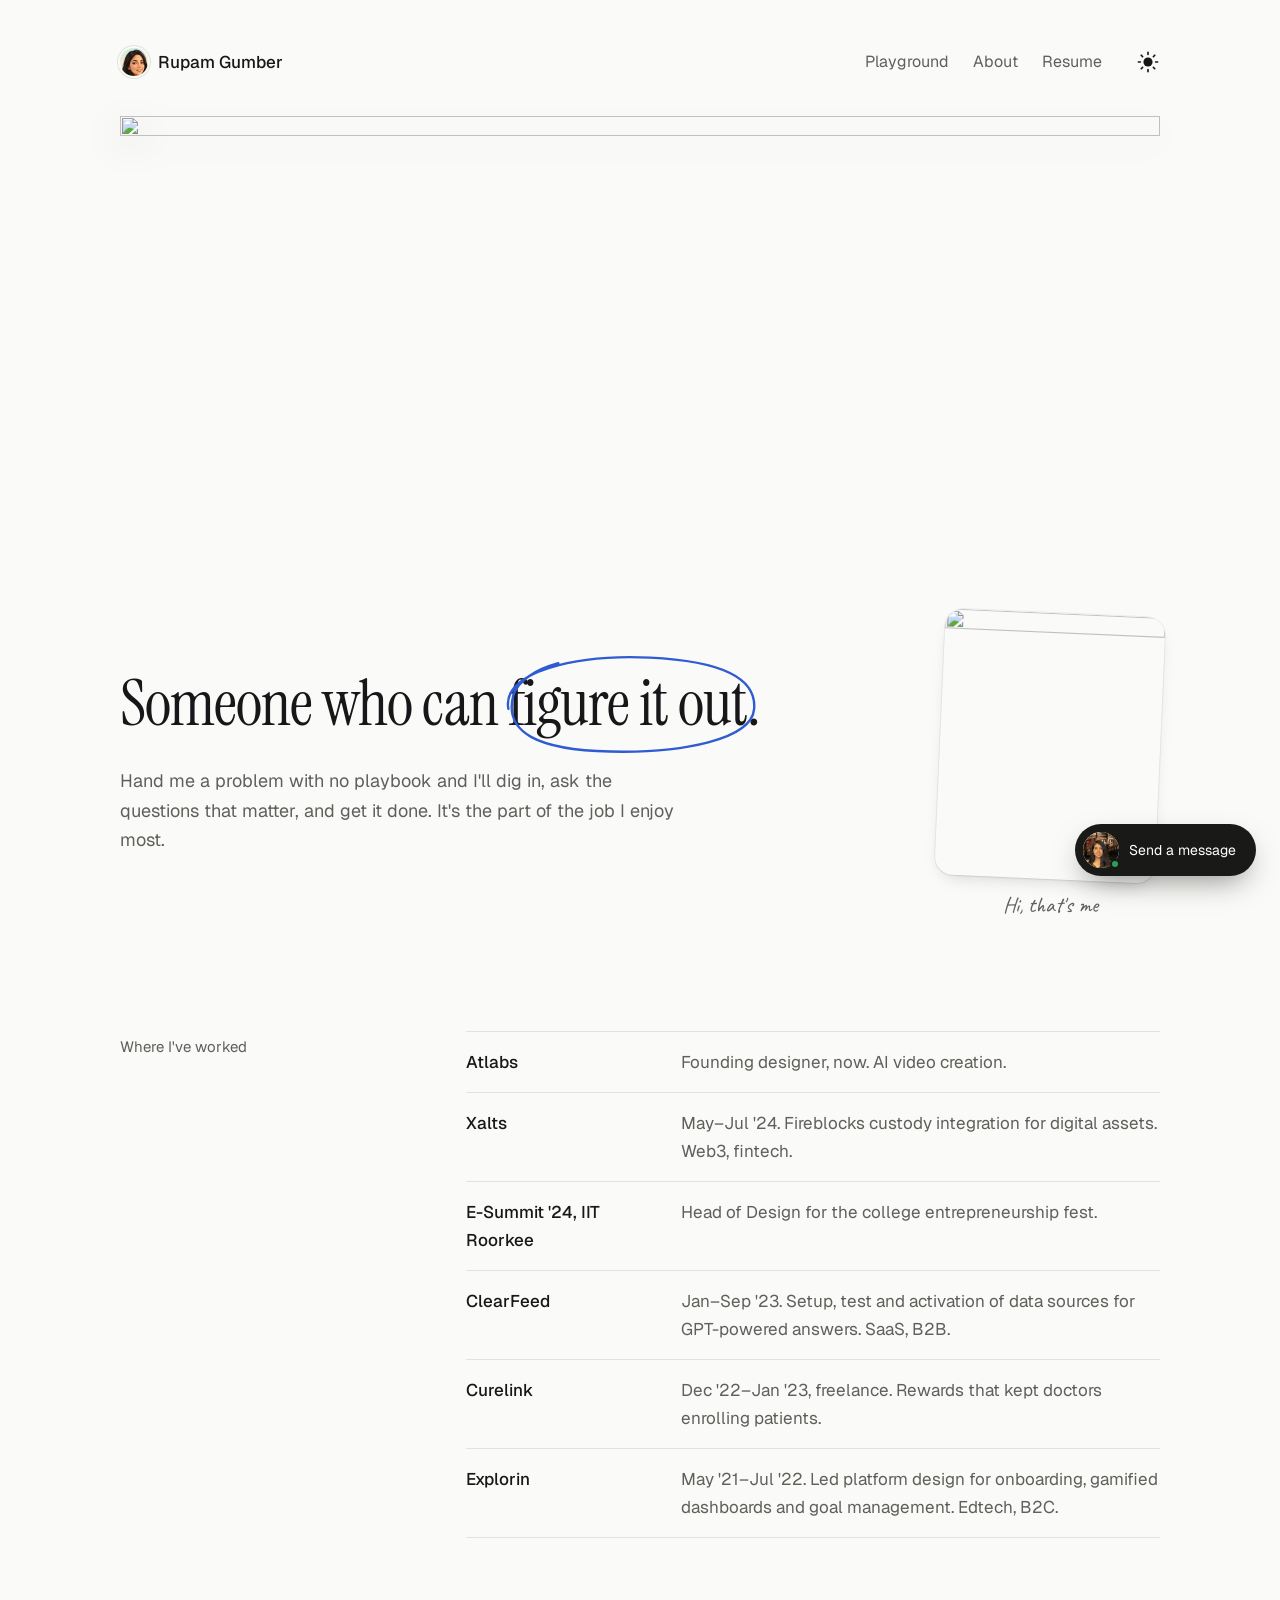
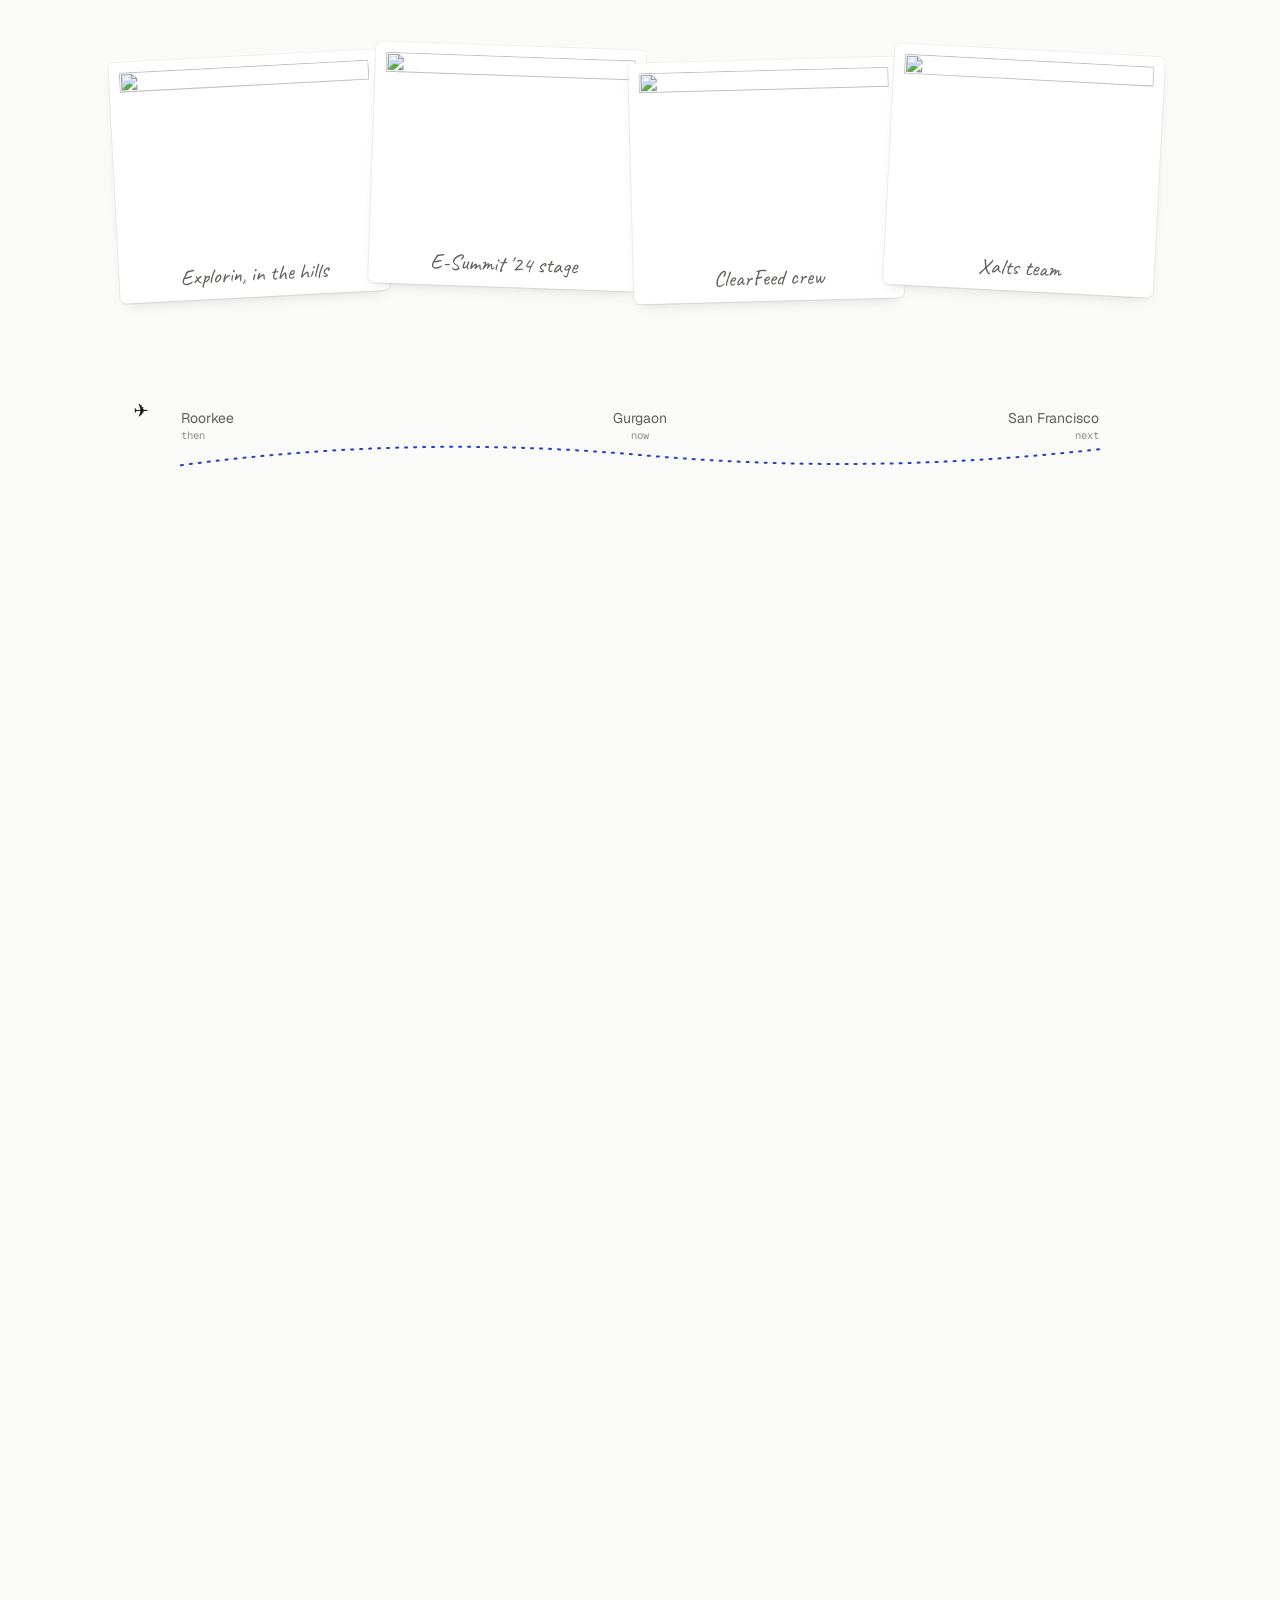
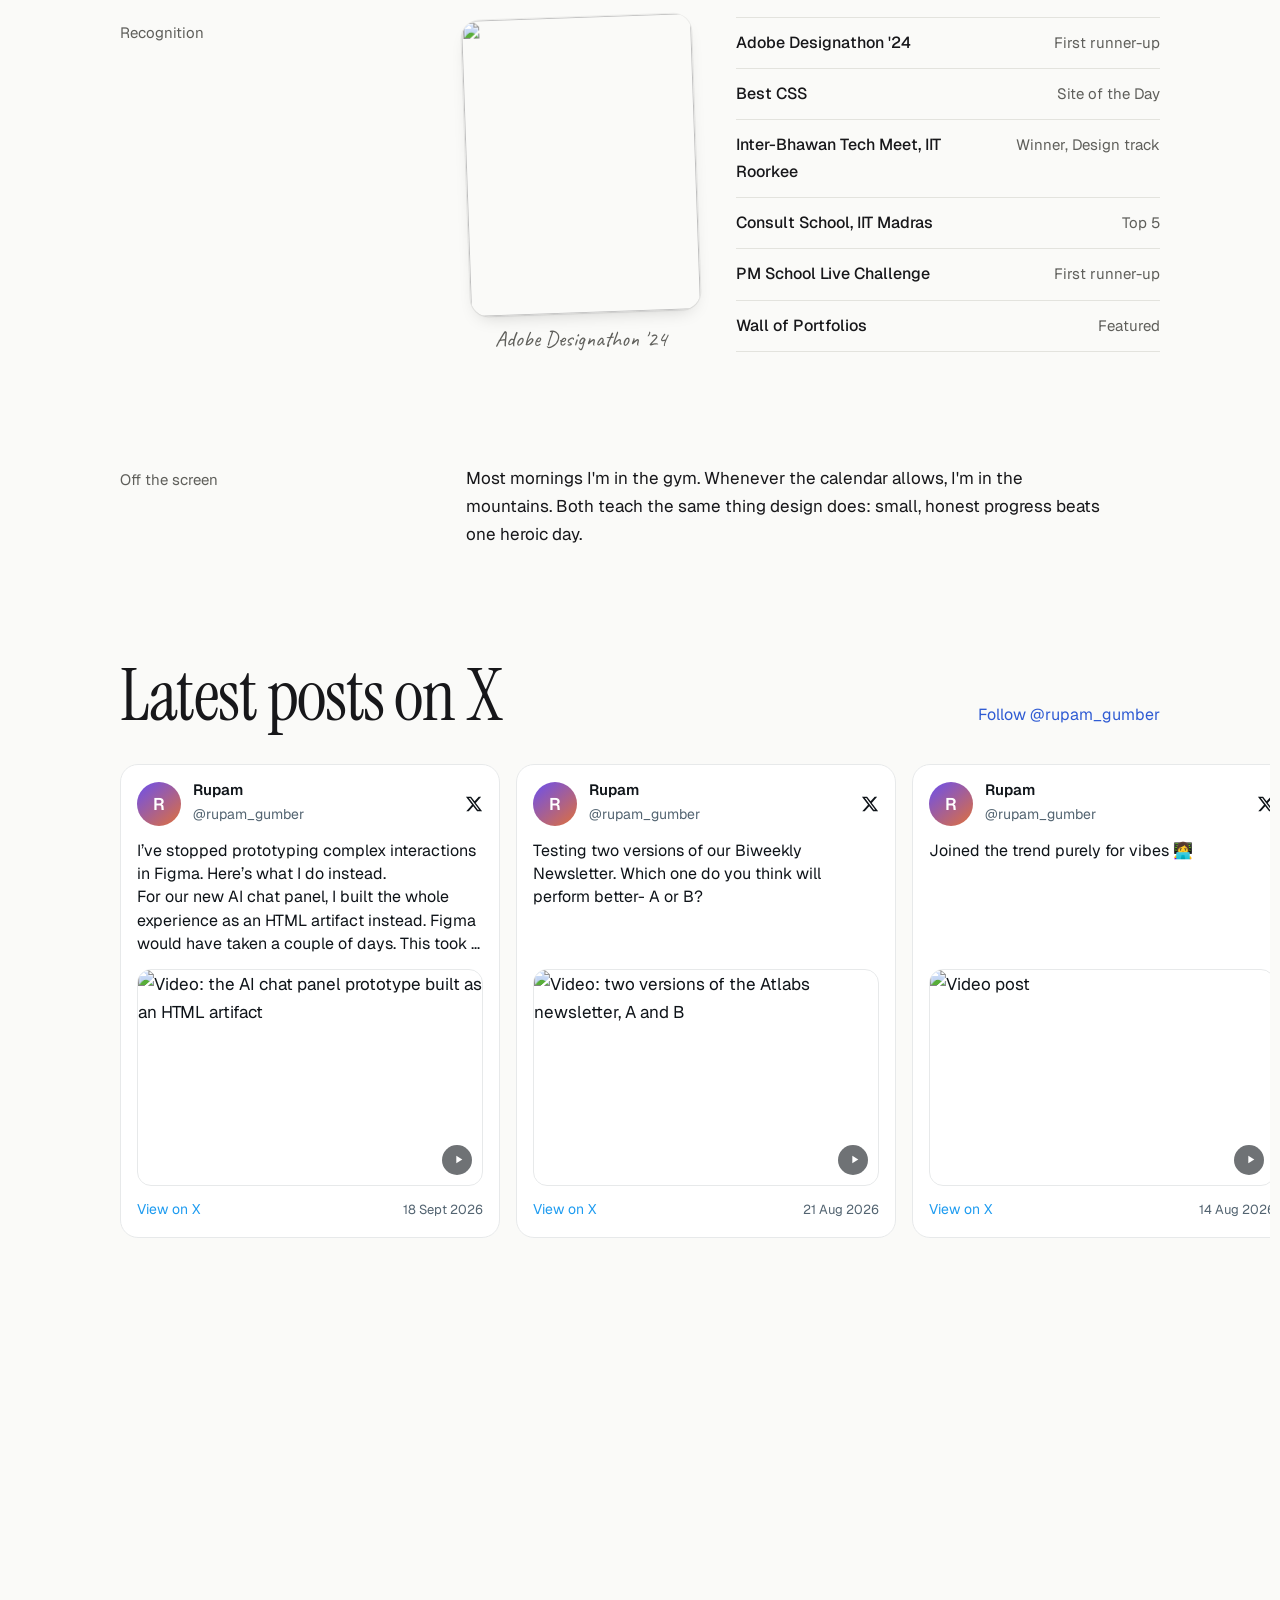
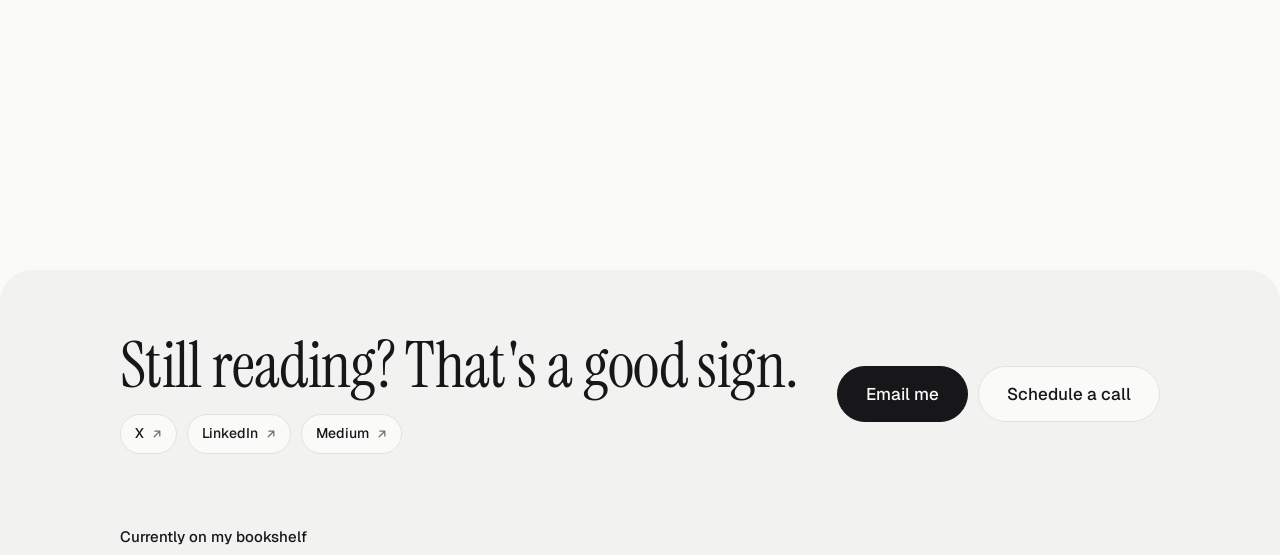
==== about/index.html @ f61371d2 "v2 preview: postcard About, story-led home hero, outcome captions" ====
<!doctype html>
<html lang="en" data-theme="light">
<head>
<script>/* Diwali lights: set DIWALI_ON to true to switch them on (dark mode for everyone, lights on the home page). They switch off by themselves after the end date. */var DIWALI_ON=true;window.__diwali=DIWALI_ON&&Date.now()<Date.parse('2026-11-16T00:00:00+05:30');if(window.__diwali)document.documentElement.setAttribute('data-theme','dark');</script>
<meta charset="utf-8">
<meta name="viewport" content="width=device-width, initial-scale=1, viewport-fit=cover">
<link rel="apple-touch-icon" href="[data-uri]">
<link rel="preconnect" href="https://fonts.googleapis.com">
<link rel="preconnect" href="https://fonts.gstatic.com" crossorigin>
<link rel="stylesheet" href="https://fonts.googleapis.com/css2?family=Instrument+Serif:ital@0;1&family=Geist:wght@400;500;600&family=Caveat:wght@500;700&family=Geist+Mono:wght@400;500&display=swap">
<title>About Rupam Gumber — Product Designer, IIT Roorkee</title>
<meta name="description" content="Rupam Gumber (she/her) is the founding designer at Atlabs AI and an IIT Roorkee graduate. How she works, where she has worked, and her latest posts on X.">
<meta name="author" content="Rupam Gumber">
<meta name="robots" content="index,follow,max-image-preview:large">
<link rel="canonical" href="https://rupam.work/about/">
<meta property="og:type" content="article">
<meta property="og:site_name" content="Rupam Gumber"><meta property="profile:first_name" content="Rupam"><meta property="profile:last_name" content="Gumber"><meta property="profile:gender" content="female"><meta property="profile:username" content="rupam_gumber">
<meta property="og:title" content="About Rupam Gumber — Product Designer, IIT Roorkee">
<meta property="og:description" content="Rupam Gumber (she/her) is the founding designer at Atlabs AI and an IIT Roorkee graduate. How she works, where she has worked, and her latest posts on X.">
<meta property="og:url" content="https://rupam.work/about/">
<meta property="og:image" content="https://rupam.work/og/about.jpg">
<meta property="og:image:width" content="1200"><meta property="og:image:height" content="630">
<meta property="og:image:alt" content="About Rupam">
<meta name="twitter:card" content="summary_large_image">
<meta name="twitter:site" content="@rupam_gumber"><meta name="twitter:creator" content="@rupam_gumber">
<meta name="twitter:title" content="About Rupam Gumber — Product Designer, IIT Roorkee">
<meta name="twitter:description" content="Rupam Gumber (she/her) is the founding designer at Atlabs AI and an IIT Roorkee graduate. How she works, where she has worked, and her latest posts on X.">
<meta name="twitter:image" content="https://rupam.work/og/about.jpg">
<meta name="theme-color" content="#FAFAF8">
<link rel="icon" href="/favicon.ico" sizes="48x48">
<link rel="icon" href="/icon-32.png" type="image/png" sizes="32x32">
<link rel="apple-touch-icon" href="/apple-touch-icon.png">
<link rel="manifest" href="/site.webmanifest">
<link rel="stylesheet" href="/assets/app.css">
<link rel="stylesheet" href="/assets/v2.css">
<script type="application/ld+json">[{"@context": "https://schema.org", "@type": "WebPage", "name": "About Rupam Gumber \u2014 Product Designer, IIT Roorkee", "url": "https://rupam.work/about/", "description": "Rupam Gumber (she/her) is the founding designer at Atlabs AI and an IIT Roorkee graduate. How she works, where she has worked, and her latest posts on X.", "author": {"@type": "Person", "name": "Rupam Gumber", "gender": "Female", "url": "https://rupam.work/"}, "primaryImageOfPage": {"@type": "ImageObject", "url": "https://rupam.work/og/about.jpg", "width": 1200, "height": 630}}, {"@context": "https://schema.org", "@type": "BreadcrumbList", "itemListElement": [{"@type": "ListItem", "position": 1, "name": "Home", "item": "https://rupam.work/"}, {"@type": "ListItem", "position": 2, "name": "About Rupam", "item": "https://rupam.work/about/"}]}]</script>
<script src="/assets/router.js"></script>
</head>
<body>


<div class="wrap">
  <header class="top">
    <a class="name" href="#/">Rupam Gumber</a>
    <nav aria-label="Main">
      <a href="https://rupam.work/playground/">Playground</a>
      <a href="#/about" data-r="about">About</a>
      <a href="#/resume" data-resume>Resume</a>
      <button class="theme-btn" type="button" id="theme-btn" aria-label="Switch to dark mode">
        <svg viewBox="0 0 24 24" aria-hidden="true">
          <mask id="bite-mask"><rect x="-6" y="-6" width="36" height="36" fill="#fff"/><circle class="bite" cx="25" cy="-1" r="6" fill="#000"/></mask>
          <circle class="core" cx="12" cy="12" r="5" fill="currentColor" mask="url(#bite-mask)"/>
          <g class="rays" stroke="currentColor" stroke-width="1.8" stroke-linecap="round"><path d="M12 1.5v2.2M12 20.3v2.2M1.5 12h2.2M20.3 12h2.2M4.6 4.6l1.5 1.5M17.9 17.9l1.5 1.5M4.6 19.4l1.5-1.5M17.9 6.1l1.5-1.5"/></g>
        </svg>
      </button>
    </nav>
  </header>
  <div id="app"><main>
<figure class="abpt" aria-label="Rupam working at an old computer in a field of flowers">
  <img class="abpt-l" src="/img/ab-field-lav.webp" alt="" decoding="async"><img class="abpt-d" src="/img/ab-field-pop.webp" alt="" decoding="async">
  
</figure>
<section class="ph ab-top"><h1 class="sr-only">About Rupam Gumber</h1>
  <div class="ab-open"><div class="ab-left">
    <div class="ab-motto drawn" aria-label="How I work">
  <blockquote><p class="q">Someone who can <span class="ring">figure it out<svg viewBox="0 0 220 70" preserveAspectRatio="none" aria-hidden="true"><path d="M14 38C8 16 70 6 128 8s86 12 84 30-58 26-116 25S10 52 18 30c6-14 40-22 70-22"></path></svg></span>.</p>
</blockquote>
  <p class="me">Hand me a problem with no playbook and I'll dig in, ask the questions that matter, and get it done. It's the part of the job I enjoy most.</p>
  </div></div>
  <figure class="ab-portrait" data-asc="1"><button class="zoom" type="button" data-zoom="abPortrait" aria-label="Enlarge Rupam in front of a doodle wall"><img loading="lazy" decoding="async" src="/m/ac0e9aef0b19.webp" width="579" height="700" alt=""><canvas class="ab-asc" aria-hidden="true"></canvas></button><figcaption>Hi, that's me</figcaption></figure></div>
</section>

<section class="sec"><h2 class="lab">Where I've worked</h2><div class="ab-list">
  <div><b style="font-weight:500">Atlabs</b><span>Founding designer, now. AI video creation.</span></div>
  <div><b style="font-weight:500">Xalts</b><span>May–Jul '24. Fireblocks custody integration for digital assets. Web3, fintech.</span></div>
  <div><b style="font-weight:500">E-Summit '24, IIT Roorkee</b><span>Head of Design for the college entrepreneurship fest.</span></div>
  <div><b style="font-weight:500">ClearFeed</b><span>Jan–Sep '23. Setup, test and activation of data sources for GPT-powered answers. SaaS, B2B.</span></div>
  <div><b style="font-weight:500">Curelink</b><span>Dec '22–Jan '23, freelance. Rewards that kept doctors enrolling patients.</span></div>
  <div><b style="font-weight:500">Explorin</b><span>May '21–Jul '22. Led platform design for onboarding, gamified dashboards and goal management. Edtech, B2C.</span></div>
</div></section>

<section aria-label="Photos from along the way"><div class="ab-strip">
  <figure class="snap" style="--r:-3deg;--y:6px"><button class="zoom" type="button" data-zoom="abExplorin" aria-label="Enlarge The Explorin team in the hills"><img loading="lazy" decoding="async" src="/m/9dbb219217a4.webp" width="790" height="552" alt=""><figcaption>Explorin, in the hills</figcaption></button></figure>
  <figure class="snap" style="--r:2deg;--y:-4px"><button class="zoom" type="button" data-zoom="abEsummit" aria-label="Enlarge On stage at E-Summit '24, IIT Roorkee"><img loading="lazy" decoding="async" src="/m/5d62b5e132ef.webp" width="1000" height="742" alt=""><figcaption>E-Summit '24 stage</figcaption></button></figure>
  <figure class="snap" style="--r:-1.5deg;--y:10px"><button class="zoom" type="button" data-zoom="abClearfeed" aria-label="Enlarge The ClearFeed team"><img loading="lazy" decoding="async" src="/m/bf537f00a76f.webp" width="1000" height="665" alt=""><figcaption>ClearFeed crew</figcaption></button></figure>
  <figure class="snap" style="--r:3deg;--y:0px"><button class="zoom" type="button" data-zoom="abXalts" aria-label="Enlarge The Xalts team"><img loading="lazy" decoding="async" src="/m/3ba68f3b3ddd.webp" width="1000" height="736" alt=""><figcaption>Xalts team</figcaption></button></figure>
</div></section>

<section class="jr" data-jr="" aria-label="Roorkee, then Gurgaon, next San Francisco" data-wired="1" style="margin-bottom: -179.375px; margin-top: -179.375px;">
  <div class="jr-stick">
    <div class="jr-route" aria-hidden="true">
      <svg viewBox="0 0 1000 60" preserveAspectRatio="none"><path class="jr-path" d="M40 44 Q270 2 500 30 T960 22"></path><path class="jr-done" d="M40 44 Q270 2 500 30 T960 22" style="stroke-dasharray: 2, 7;"></path></svg>
      <span class="jr-pin first" style="left:4%">Roorkee<i>then</i></span><span class="jr-pin" style="left:50%">Gurgaon<i>now</i></span><span class="jr-pin last" style="left:96%">San Francisco<i>next</i></span>
      <span class="jr-plane" data-jrplane="">✈︎</span>
    </div>
    <canvas class="jr-cv" data-jrcv="" role="img" aria-label="Photos that form out of scattered dots as you scroll: IIT Roorkee at dawn, Golf Course Road in Gurgaon at sunset, and the Golden Gate Bridge in San Francisco" width="1400" height="594"></canvas>
  </div>
</section>

<section class="sec"><h2 class="lab">Recognition</h2><div class="ab-rec">
  <figure class="ab-award"><button class="zoom" type="button" data-zoom="abDesignathon" aria-label="Enlarge Rupam with the Adobe Designathon '24 award"><img loading="lazy" decoding="async" src="/m/9e707b3615b3.webp" width="619" height="1100" alt=""></button><figcaption>Adobe Designathon '24</figcaption></figure>
  <ul class="ab-awards">
    <li><b>Adobe Designathon '24</b><span>First runner-up</span></li>
    <li><b>Best CSS</b><span>Site of the Day</span></li>
    <li><b>Inter-Bhawan Tech Meet, IIT Roorkee</b><span>Winner, Design track</span></li>
    <li><b>Consult School, IIT Madras</b><span>Top 5</span></li>
    <li><b>PM School Live Challenge</b><span>First runner-up</span></li>
    <li><b>Wall of Portfolios</b><span>Featured</span></li>
  </ul>
</div></section>
<section class="sec"><h2 class="lab">Off the screen</h2><p class="text" style="margin:0">Most mornings I'm in the gym. Whenever the calendar allows, I'm in the mountains. Both teach the same thing design does: small, honest progress beats one heroic day.</p></section>
<section class="onx bigsec" id="s-x">
  <div class="xh" data-xh="" style="height: 2698px;"><div class="xh-stick" data-xhstick="" style="top: 157px;">
   <div class="xhd"><h2>Latest posts on X</h2><a href="https://x.com/rupam_gumber" target="_blank" rel="noopener">Follow @rupam_gumber</a></div>
   <div class="xh-view" data-xhview="" style="margin-left: -130px; padding-right: 130px; padding-left: 130px; --xp: 130px;"><div class="xh-track" data-xhtrack="" style="transform: translate3d(0px, 0px, 0px);"><a class="xpost" href="https://x.com/rupam_gumber/status/2100954755304652985" target="_blank" rel="noopener">
  <div class="xhead"><span class="xav" aria-hidden="true">R</span><span><span class="xname">Rupam</span><span class="xhandle">@rupam_gumber</span></span><svg class="xlogo" viewBox="0 0 24 24" aria-hidden="true"><path fill="#0F1419" d="M18.244 2.25h3.308l-7.227 8.26 8.502 11.24H16.17l-5.214-6.817L4.99 21.75H1.68l7.73-8.835L1.254 2.25H8.08l4.713 6.231zm-1.161 17.52h1.833L7.084 4.126H5.117z"></path></svg></div>
  <div class="xtext">I’ve stopped prototyping complex interactions in Figma. Here’s what I do instead.<br><br>For our new AI chat panel, I built the whole experience as an HTML artifact instead. Figma would have taken a couple of days. This took a few hours.</div>
  <div class="xmedia"><div class="xmwrap vid"><img loading="lazy" decoding="async" src="/img/xp1.webp" alt="Video: the AI chat panel prototype built as an HTML artifact"><span class="xplay" aria-hidden="true"><svg viewBox="0 0 24 24"><path d="M8 5v14l11-7z" fill="#fff"></path></svg></span></div></div>
  <div class="xfoot"><span>View on X</span><time>18 Sept 2026</time></div>
</a><a class="xpost" href="https://x.com/rupam_gumber/status/2090809973295264018" target="_blank" rel="noopener">
  <div class="xhead"><span class="xav" aria-hidden="true">R</span><span><span class="xname">Rupam</span><span class="xhandle">@rupam_gumber</span></span><svg class="xlogo" viewBox="0 0 24 24" aria-hidden="true"><path fill="#0F1419" d="M18.244 2.25h3.308l-7.227 8.26 8.502 11.24H16.17l-5.214-6.817L4.99 21.75H1.68l7.73-8.835L1.254 2.25H8.08l4.713 6.231zm-1.161 17.52h1.833L7.084 4.126H5.117z"></path></svg></div>
  <div class="xtext">Testing two versions of our Biweekly Newsletter. Which one do you think will perform better- A or B?</div>
  <div class="xmedia"><div class="xmwrap vid"><img loading="lazy" decoding="async" src="/img/xp2.webp" alt="Video: two versions of the Atlabs newsletter, A and B"><span class="xplay" aria-hidden="true"><svg viewBox="0 0 24 24"><path d="M8 5v14l11-7z" fill="#fff"></path></svg></span></div></div>
  <div class="xfoot"><span>View on X</span><time>21 Aug 2026</time></div>
</a><a class="xpost" href="https://x.com/rupam_gumber/status/2088251735584514325" target="_blank" rel="noopener">
  <div class="xhead"><span class="xav" aria-hidden="true">R</span><span><span class="xname">Rupam</span><span class="xhandle">@rupam_gumber</span></span><svg class="xlogo" viewBox="0 0 24 24" aria-hidden="true"><path fill="#0F1419" d="M18.244 2.25h3.308l-7.227 8.26 8.502 11.24H16.17l-5.214-6.817L4.99 21.75H1.68l7.73-8.835L1.254 2.25H8.08l4.713 6.231zm-1.161 17.52h1.833L7.084 4.126H5.117z"></path></svg></div>
  <div class="xtext">Joined the trend purely for vibes 👩‍💻</div>
  <div class="xmedia"><div class="xmwrap vid"><img loading="lazy" decoding="async" src="/img/xp3.webp" alt="Video post"><span class="xplay" aria-hidden="true"><svg viewBox="0 0 24 24"><path d="M8 5v14l11-7z" fill="#fff"></path></svg></span></div></div>
  <div class="xfoot"><span>View on X</span><time>14 Aug 2026</time></div>
</a><a class="xpost" href="https://x.com/rupam_gumber/status/2087605939100926133" target="_blank" rel="noopener">
  <div class="xhead"><span class="xav" aria-hidden="true">R</span><span><span class="xname">Rupam</span><span class="xhandle">@rupam_gumber</span></span><svg class="xlogo" viewBox="0 0 24 24" aria-hidden="true"><path fill="#0F1419" d="M18.244 2.25h3.308l-7.227 8.26 8.502 11.24H16.17l-5.214-6.817L4.99 21.75H1.68l7.73-8.835L1.254 2.25H8.08l4.713 6.231zm-1.161 17.52h1.833L7.084 4.126H5.117z"></path></svg></div>
  <div class="xtext">Finishing a video used to mean leaving the tool. Download → open YouTube → upload → write a title → hunt for a thumbnail.<br><br>We put publishing inside the export panel. And since we already have the full context, the title &amp; description write themselves, one click thumbnail gen.</div>
  <div class="xmedia"><div class="xmwrap vid"><img loading="lazy" decoding="async" src="/img/xp4.webp" alt="Video: publishing to YouTube from the Atlabs export panel"><span class="xplay" aria-hidden="true"><svg viewBox="0 0 24 24"><path d="M8 5v14l11-7z" fill="#fff"></path></svg></span></div></div>
  <div class="xfoot"><span>View on X</span><time>12 Aug 2026</time></div>
</a><a class="xpost" href="https://x.com/rupam_gumber/status/1953758630161133768" target="_blank" rel="noopener">
  <div class="xhead"><span class="xav" aria-hidden="true">R</span><span><span class="xname">Rupam</span><span class="xhandle">@rupam_gumber</span></span><svg class="xlogo" viewBox="0 0 24 24" aria-hidden="true"><path fill="#0F1419" d="M18.244 2.25h3.308l-7.227 8.26 8.502 11.24H16.17l-5.214-6.817L4.99 21.75H1.68l7.73-8.835L1.254 2.25H8.08l4.713 6.231zm-1.161 17.52h1.833L7.084 4.126H5.117z"></path></svg></div>
  <div class="xtext">Went to the IITR Gurgaon meetup last Saturday. Caught up with old friends, met some amazing folks, and left with a lot to reflect on.<br><br>Big thanks to the organisers — and to @vaibhavrawat for the real talk on designing in early-stage and working as Founding Designer. 🙌</div>
  <div class="xmedia"><div class="xmwrap"><img loading="lazy" decoding="async" src="/img/xp5.webp" alt="Photo from the IIT Roorkee alumni meetup in Gurgaon"></div></div>
  <div class="xfoot"><span>View on X</span><time>8 Aug 2025</time></div>
</a><a class="xpost" href="https://x.com/rupam_gumber/status/1953364797828841955" target="_blank" rel="noopener">
  <div class="xhead"><span class="xav" aria-hidden="true">R</span><span><span class="xname">Rupam</span><span class="xhandle">@rupam_gumber</span></span><svg class="xlogo" viewBox="0 0 24 24" aria-hidden="true"><path fill="#0F1419" d="M18.244 2.25h3.308l-7.227 8.26 8.502 11.24H16.17l-5.214-6.817L4.99 21.75H1.68l7.73-8.835L1.254 2.25H8.08l4.713 6.231zm-1.161 17.52h1.833L7.084 4.126H5.117z"></path></svg></div>
  <div class="xtext">Office vibe for Today! Love when it starts getting colorful. @AtlabsAI</div>
  <div class="xmedia"><div class="xmwrap"><img loading="lazy" decoding="async" src="/img/xp6.webp" alt="Photo of the Atlabs office"></div></div>
  <div class="xfoot"><span>View on X</span><time>7 Aug 2025</time></div>
</a><a class="xpost" href="https://x.com/rupam_gumber/status/1849424455422107826" target="_blank" rel="noopener">
  <div class="xhead"><span class="xav" aria-hidden="true">R</span><span><span class="xname">Rupam</span><span class="xhandle">@rupam_gumber</span></span><svg class="xlogo" viewBox="0 0 24 24" aria-hidden="true"><path fill="#0F1419" d="M18.244 2.25h3.308l-7.227 8.26 8.502 11.24H16.17l-5.214-6.817L4.99 21.75H1.68l7.73-8.835L1.254 2.25H8.08l4.713 6.231zm-1.161 17.52h1.833L7.084 4.126H5.117z"></path></svg></div>
  <div class="xtext">My portfolio just got featured into wall of portfolios. What better feeling could it be, to be able of showcase your work among elite group of designers!! 🥳</div>
  <div class="xmedia"><div class="xlink"><span>wallofportfolios.in</span><b>Rupam Gumber - Wall of portfolios</b><em>Hey! check out Rupam Gumber Portfolio featured on wall of portfolios.</em></div></div>
  <div class="xfoot"><span>View on X</span><time>24 Oct 2024</time></div>
</a><a class="xpost" href="https://x.com/rupam_gumber/status/1849059656704143732" target="_blank" rel="noopener">
  <div class="xhead"><span class="xav" aria-hidden="true">R</span><span><span class="xname">Rupam</span><span class="xhandle">@rupam_gumber</span></span><svg class="xlogo" viewBox="0 0 24 24" aria-hidden="true"><path fill="#0F1419" d="M18.244 2.25h3.308l-7.227 8.26 8.502 11.24H16.17l-5.214-6.817L4.99 21.75H1.68l7.73-8.835L1.254 2.25H8.08l4.713 6.231zm-1.161 17.52h1.833L7.084 4.126H5.117z"></path></svg></div>
  <div class="xtext">Right? It’s wild how much creativity comes out of Roorkee, even without a formal design degree. We just kinda figure things out as we go, but it’s the best way to learn! Proud to be part of this crazy talented community 😄</div>
  <div class="xmedia"><div class="xquote"><p><b>Charmie Kapoor</b> <span>@charmiekapoor · 18 Sept 2023</span></p><p>IIT Roorkee is absolutely killing it with the talent pool it brings to our design ecosystem every year.</p></div></div>
  <div class="xfoot"><span>View on X</span><time>23 Oct 2024</time></div>
</a></div></div>
   <div class="xh-prog" aria-hidden="true"><i data-xhbar="" style="transform: scaleX(0);"></i></div>
  </div></div>
</section></main></div>
  <dialog class="lb" id="lb"><img alt=""><form method="dialog"><button>Close</button></form></dialog>
  <dialog class="rvd" id="rvd" aria-labelledby="rvd-t">
    <div class="rvd-bar"><p id="rvd-t">Resume</p><div class="rvd-acts"><button type="button" class="sf-btn primary" id="rvd-dl"><svg viewBox="0 0 20 20" aria-hidden="true"><path d="M10 3v10M5.5 8.5 10 13l4.5-4.5M4 16.5h12"/></svg><span>Download PDF</span></button><button type="button" class="rvd-x" id="rvd-x" aria-label="Close resume"><svg viewBox="0 0 20 20" aria-hidden="true"><path d="M5 5l10 10M15 5 5 15"/></svg></button></div></div>
    <div class="rvd-body"><img id="rvd-img" alt="Rupam Gumber's resume, Oct 2026: Founding Designer at Atlabs AI; earlier at Xalts and ClearFeed; IIT Roorkee; Adobe Designathon 2024 first runner-up and Best CSS Site of the Day." width="1600" height="2262"></div>
    <p class="rvd-note" id="rvd-note" aria-live="polite"></p>
  </dialog>
  <div class="rprog" id="rprog" aria-hidden="true"></div>
  <button type="button" class="rchip" id="rchip" hidden aria-label="Reading progress. Jump to the end"><span class="ring" aria-hidden="true"></span><span class="t"><b></b><span class="sec-name"></span></span><span class="left"></span></button>
<!-- rupam.work chat widget (v2) — from claude/chat-widget.html, replaces the old "Contact me" button + menu -->
<style>
  #rw-chat, #rw-chat * { box-sizing: border-box; }
  #rw-chat {
    --ink: #191917; --muted: #6B6862; --soft: #4A4743; --line: #E6E3DD; --line-2: #DAD6CF;
    --bubble: #F1EFEA; --panel: #FFFFFF; --online: #2F9E55; --badge: #D93F3F; --error: #B42318;
    position: fixed; right: 24px; bottom: 24px; z-index: 2147483000;
    font-family: var(--sans, 'Geist'), system-ui, -apple-system, sans-serif; font-size: 14px; line-height: 1.45; color: var(--ink);
  }
  #rw-chat button, #rw-chat input, #rw-chat textarea { font: inherit; color: inherit; }
  @keyframes rwPop { from { opacity: 0; transform: translateY(8px) scale(.96); } to { opacity: 1; transform: none; } }
  @keyframes rwDot { 0%,80%,100% { opacity: .25; transform: translateY(0); } 40% { opacity: 1; transform: translateY(-2px); } }
  .rw-pop { animation: rwPop .32s cubic-bezier(.2,.8,.2,1) both; transform-origin: bottom right; }
  @media (prefers-reduced-motion: reduce) { .rw-pop, .rw-dot { animation: none !important; } }
  .rw-hidden { display: none !important; }

  .rw-avatar { position: relative; flex: none; border-radius: 50%; display: flex; align-items: center; justify-content: center; font-weight: 600; background: var(--ink); color: #fff; }
  .rw-avatar::after { content: ""; position: absolute; right: -1px; bottom: -1px; width: 10px; height: 10px; border-radius: 50%; background: var(--online); border: 2px solid #fff; }

  /* launcher */
  .rw-launch { position: relative; display: flex; align-items: center; gap: 10px; height: 52px; padding: 0 20px 0 8px; margin-left: auto;
    background: var(--ink); color: #fff; border: 0; border-radius: 26px; cursor: pointer; font-size: 15px; font-weight: 500;
    box-shadow: 0 12px 30px -10px rgba(25,25,23,.55); }
  .rw-launch:hover, .rw-close-fab:hover, .rw-primary:hover { background: #2E2E2B; }
  .rw-launch .rw-avatar { width: 36px; height: 36px; font-size: 14px; background: #fff; color: var(--ink); }
  .rw-launch .rw-avatar::after { border-color: var(--ink); }
  .rw-badge { position: absolute; top: -5px; right: -3px; min-width: 20px; height: 20px; padding: 0 5px; border-radius: 10px; background: var(--badge);
    color: #fff; font-size: 11px; font-weight: 600; display: flex; align-items: center; justify-content: center; border: 2px solid var(--paper, #F5F3EF); }
  .rw-close-fab { width: 52px; height: 52px; margin-left: auto; border-radius: 26px; border: 0; background: var(--ink); color: #fff; display: flex;
    align-items: center; justify-content: center; cursor: pointer; box-shadow: 0 12px 30px -10px rgba(25,25,23,.55); }

  /* greeting peek */
  .rw-peek { position: absolute; right: 0; bottom: 68px; width: 280px; }
  .rw-peek-card { display: flex; gap: 12px; align-items: flex-start; width: 100%; text-align: left; padding: 14px 16px; background: #fff;
    border: 1px solid var(--line); border-radius: 18px 18px 4px 18px; cursor: pointer;
    box-shadow: 0 1px 2px rgba(25,25,23,.06), 0 16px 36px -10px rgba(25,25,23,.22); }
  .rw-peek-card .rw-avatar { width: 34px; height: 34px; font-size: 14px; }
  .rw-peek-meta { font-size: 12px; color: var(--muted); display: block; }
  .rw-peek-text { font-size: 16px; font-weight: 500; display: block; }
  .rw-peek-x { position: absolute; top: -12px; left: -12px; width: 28px; height: 28px; border-radius: 50%; background: #fff; border: 1px solid var(--line);
    display: flex; align-items: center; justify-content: center; cursor: pointer; padding: 0; color: var(--muted); box-shadow: 0 2px 6px rgba(25,25,23,.08); }

  /* panel */
  .rw-panel { position: absolute; right: 0; bottom: 68px; width: 372px; height: 560px; max-height: calc(100vh - 120px); display: flex; flex-direction: column;
    background: var(--panel); border: 1px solid var(--line); border-radius: 22px; overflow: hidden;
    box-shadow: 0 1px 2px rgba(25,25,23,.06), 0 24px 60px -16px rgba(25,25,23,.28); }
  .rw-head { display: flex; align-items: center; gap: 12px; padding: 16px 12px 16px 18px; border-bottom: 1px solid #EFECE6; }
  .rw-head .rw-avatar { width: 40px; height: 40px; font-size: 16px; }
  .rw-head-text { display: flex; flex-direction: column; flex: 1; min-width: 0; }
  .rw-name { font-size: 15px; font-weight: 600; }
  .rw-sub { font-size: 12px; color: var(--muted); }
  .rw-icon-btn { flex: none; width: 36px; height: 36px; border-radius: 10px; border: 0; background: transparent; color: var(--muted);
    display: flex; align-items: center; justify-content: center; cursor: pointer; padding: 0; }
  .rw-icon-btn:hover, .rw-ghost:hover, .rw-chip:hover { background: var(--bubble); }

  .rw-thread { flex: 1; overflow-y: auto; padding: 16px 16px 12px; display: flex; flex-direction: column; gap: 8px; }
  .rw-day { align-self: center; font-size: 12px; color: var(--muted); padding-bottom: 4px; }
  .rw-msg { max-width: 82%; padding: 10px 14px; white-space: pre-wrap; word-wrap: break-word; }
  .rw-them { align-self: flex-start; background: var(--bubble); border-radius: 18px 18px 18px 4px; }
  .rw-me { align-self: flex-end; background: var(--ink); color: #fff; border-radius: 18px 18px 4px 18px; }
  .rw-typing { align-self: flex-start; display: flex; gap: 4px; padding: 14px 16px; background: var(--bubble); border-radius: 18px 18px 18px 4px; }
  .rw-dot { width: 6px; height: 6px; border-radius: 3px; background: var(--muted); animation: rwDot 1s infinite; }
  .rw-dot:nth-child(2) { animation-delay: .15s; } .rw-dot:nth-child(3) { animation-delay: .3s; }

  .rw-chips { display: flex; flex-wrap: wrap; justify-content: flex-end; gap: 6px; padding-top: 6px; }
  .rw-chip { height: 34px; padding: 0 14px; border: 1px solid var(--line-2); border-radius: 17px; background: #fff; font-size: 13px; cursor: pointer; }

  .rw-email { display: flex; flex-direction: column; gap: 8px; margin-top: 4px; padding: 12px; border: 1px solid var(--line); border-radius: 14px; background: #FBFAF8; }
  .rw-email label { font-size: 12px; color: var(--muted); }
  .rw-email-row { display: flex; gap: 8px; }
  .rw-email input { flex: 1; min-width: 0; height: 40px; padding: 0 12px; border: 1px solid var(--line-2); border-radius: 10px; font-size: 14px; background: #fff; }
  .rw-primary { flex: none; height: 40px; padding: 0 16px; background: var(--ink); color: #fff; border: 0; border-radius: 10px; font-size: 14px; font-weight: 500; cursor: pointer; }
  .rw-error { font-size: 12px; color: var(--error); }

  .rw-foot { border-top: 1px solid #EFECE6; }
  .rw-composer { position: relative; display: flex; align-items: flex-end; gap: 8px; margin: 12px 12px 6px; padding: 6px 6px 6px 14px;
    border: 1px solid var(--line-2); border-radius: 14px; background: #fff; }
  .rw-composer textarea { flex: 1; resize: none; border: 0; outline: none; font-size: 14px; line-height: 1.45; background: transparent; padding: 7px 0; min-height: 44px; max-height: 120px; }
  .rw-send { flex: none; width: 38px; height: 38px; border-radius: 11px; border: 0; background: #C9C5BE; color: #fff; display: flex; align-items: center; justify-content: center; cursor: pointer; padding: 0; }
  .rw-send.is-ready { background: var(--ink); }
  .rw-actions { display: flex; align-items: center; gap: 2px; padding: 4px 8px 10px; }
  .rw-ghost { display: flex; align-items: center; gap: 6px; height: 36px; padding: 0 10px; border: 0; border-radius: 9px; background: transparent;
    color: var(--soft); font-size: 13px; cursor: pointer; text-decoration: none; }
  .rw-sr { position: absolute; width: 1px; height: 1px; overflow: hidden; clip: rect(0 0 0 0); white-space: nowrap; }

  @media (max-width: 480px) {
    #rw-chat { right: 16px; bottom: 16px; left: 16px; }
    .rw-panel { width: 100%; height: calc(100vh - 100px); }
    .rw-peek { width: min(280px, 100%); }
  }

  /* portfolio fit: keep the launcher visible on the dark theme, and let clicks pass through the empty part of the full-width mobile container */
  #rw-chat .rw-launch, #rw-chat .rw-close-fab, #rw-chat .rw-send, #rw-chat .rw-primary, #rw-chat .rw-me { color: #fff; }
  :root[data-theme="dark"] #rw-chat .rw-launch, :root[data-theme="dark"] #rw-chat .rw-close-fab { background: #FAFAF8; color: #191917; }
  :root[data-theme="dark"] #rw-chat .rw-launch:hover, :root[data-theme="dark"] #rw-chat .rw-close-fab:hover { background: #ECECE8; }
  :root[data-theme="dark"] .rw-launch .rw-avatar { background: #191917; color: #fff; }
  :root[data-theme="dark"] .rw-launch .rw-avatar::after { border-color: #FAFAF8; }
  #rw-chat { pointer-events: none; }
  #rw-chat > * { pointer-events: auto; }
</style>

<div id="rw-chat">
  <div class="rw-peek rw-pop rw-hidden" data-rw="peek">
    <button type="button" class="rw-peek-card" data-rw="open">
      <span class="rw-avatar" aria-hidden="true"><img src="[data-uri]" alt=""></span>
      <span>
        <span class="rw-peek-meta">Rupam · usually replies within a day</span>
        <span class="rw-peek-text">Hi, how can I help you?</span>
      </span>
    </button>
    <button type="button" class="rw-peek-x" data-rw="dismiss" aria-label="Dismiss greeting">
      <svg width="10" height="10" viewBox="0 0 10 10" fill="none" stroke="currentColor" stroke-width="1.6" stroke-linecap="round" aria-hidden="true"><path d="M1.5 1.5l7 7M8.5 1.5l-7 7"/></svg>
    </button>
  </div>

  <section class="rw-panel rw-pop rw-hidden" data-rw="panel" aria-label="Send Rupam a message">
    <header class="rw-head">
      <span class="rw-avatar" aria-hidden="true"><img src="[data-uri]" alt=""></span>
      <div class="rw-head-text">
        <span class="rw-name">Rupam Gumber</span>
        <span class="rw-sub">Founding designer at Atlabs · replies within a day</span>
      </div>
      <button type="button" class="rw-icon-btn" data-rw="close" aria-label="Close messages">
        <svg width="14" height="14" viewBox="0 0 14 14" fill="none" stroke="currentColor" stroke-width="1.6" stroke-linecap="round" aria-hidden="true"><path d="M2 2l10 10M12 2L2 12"/></svg>
      </button>
    </header>
    <div class="rw-thread" data-rw="thread" aria-live="polite"></div>
    <div class="rw-foot">
      <form class="rw-composer" data-rw="composer">
        <label for="rw-msg" class="rw-sr">Message</label>
        <textarea id="rw-msg" rows="2" placeholder="Write a message…" data-rw="input"></textarea>
        <button type="submit" class="rw-send" data-rw="send" aria-label="Send message" disabled>
          <svg width="16" height="16" viewBox="0 0 16 16" fill="none" stroke="currentColor" stroke-width="1.8" stroke-linecap="round" stroke-linejoin="round" aria-hidden="true"><path d="M8 13V3M3.5 7.5L8 3l4.5 4.5"/></svg>
        </button>
      </form>
      <div class="rw-actions">
        <button type="button" class="rw-ghost" data-rw="copy">
          <svg width="14" height="14" viewBox="0 0 14 14" fill="none" stroke="currentColor" stroke-width="1.4" stroke-linejoin="round" aria-hidden="true"><rect x="4.5" y="4.5" width="8" height="8" rx="1.8"/><path d="M9.5 4.5V3.3c0-1-.8-1.8-1.8-1.8H3.3c-1 0-1.8.8-1.8 1.8v4.4c0 1 .8 1.8 1.8 1.8h1.2"/></svg>
          <span data-rw="copy-label">Copy email</span>
        </button>
        <a class="rw-ghost" data-rw="calendly" href="#" target="_blank" rel="noopener">
          <svg width="14" height="14" viewBox="0 0 14 14" fill="none" stroke="currentColor" stroke-width="1.4" stroke-linecap="round" aria-hidden="true"><rect x="1.5" y="2.5" width="11" height="10" rx="2"/><path d="M1.5 6h11M4.5 1v3M9.5 1v3"/></svg>
          <span>Book a 30-min call</span>
        </a>
      </div>
    </div>
  </section>

  <button type="button" class="rw-launch" data-rw="launch">
    <span class="rw-avatar" aria-hidden="true"><img src="[data-uri]" alt=""></span>
    <span>Send a message</span>
    <span class="rw-badge" data-rw="badge" aria-label="1 new message">1</span>
  </button>
  <button type="button" class="rw-close-fab rw-hidden" data-rw="fab-close" aria-label="Close messages">
    <svg width="18" height="18" viewBox="0 0 18 18" fill="none" stroke="currentColor" stroke-width="1.8" stroke-linecap="round" stroke-linejoin="round" aria-hidden="true"><path d="M4.5 7l4.5 4.5L13.5 7"/></svg>
  </button>
</div>

<footer class="site-foot" aria-label="Footer">
    <a class="sf-fill fe" href="mailto:rupamuxdesign@gmail.com" tabindex="-1" aria-hidden="true"><b>Email me <svg viewBox="0 0 24 24"><path d="M7 17 17 7M8 7h9v9"/></svg></b><small>rupamuxdesign@gmail.com</small></a>
    <a class="sf-fill fs" href="https://calendly.com/rupam_g-ma/30min" tabindex="-1" aria-hidden="true"><b>Schedule a call <svg viewBox="0 0 24 24"><path d="M7 17 17 7M8 7h9v9"/></svg></b><small>30 minutes, on Calendly</small></a>
    <div class="sf-cta">
      <div class="sf-lead"><p class="sf-big">Still reading? That's a good sign.</p>
        <nav class="sf-social" aria-label="Social"><a href="https://x.com/rupam_gumber" target="_blank" rel="noopener">X<svg viewBox="0 0 20 20" aria-hidden="true"><path d="M6 14 14 6M7 6h7v7"/></svg></a><a href="https://www.linkedin.com/in/rupam-gumber-120252204/" target="_blank" rel="noopener">LinkedIn<svg viewBox="0 0 20 20" aria-hidden="true"><path d="M6 14 14 6M7 6h7v7"/></svg></a><a href="https://medium.com/@rupamgumber38" target="_blank" rel="noopener">Medium<svg viewBox="0 0 20 20" aria-hidden="true"><path d="M6 14 14 6M7 6h7v7"/></svg></a></nav></div>
      <div class="sf-btns">
        <a class="sf-btn primary" href="mailto:rupamuxdesign@gmail.com">Email me</a>
        <a class="sf-btn alt" href="https://calendly.com/rupam_g-ma/30min">Schedule a call</a>
      </div>
    </div>
    <section class="bookshelf bsp-wrap" aria-labelledby="bs-title">
      <div class="bsp-head"><p class="bs-title" id="bs-title">Currently on my bookshelf</p><button type="button" class="bsp-tidy" id="bsp-tidy" hidden>Tidy up</button></div>
      <div class="bsp" id="bsp" role="group" aria-label="Bookshelf. Drag and throw the books."></div>
    </section>
  </footer>
</div>

<!-- ===== Diwali lights (home page only, dark mode) ===== -->
<style>
#dl-cv{position:fixed;inset:0;width:100vw;height:100vh;pointer-events:none;z-index:40;opacity:0;transition:opacity .6s ease}
html.dl-on #dl-cv{opacity:1}
</style>
<canvas id="dl-cv" aria-hidden="true"></canvas>

<!-- ===== "product designer" written in lights ===== -->
<style>
.dl-word{position:relative}
html.dl-on .dl-word{color:#ffe2a8!important;-webkit-text-fill-color:#ffe2a8;
  text-shadow:0 0 calc(.05em + .1em*var(--dlg,1)) rgba(255,200,110,calc(.55*var(--dlg,1))),0 0 calc(.2em*var(--dlg,1)) rgba(255,170,70,calc(.45*var(--dlg,1))),0 0 .6em rgba(255,150,50,calc(.25*var(--dlg,1)))}
html.dl-on .intro h1.lead .hw:has(.dl-word){--mk:rgba(255,196,80,.24)!important}
html.dl-on .intro h1.lead .hw:hover .i-pen svg{stroke:#FFC24D}
#dl-word-cv{position:absolute;left:0;top:0;pointer-events:none;z-index:1}
html.dl-on .intro h1.lead .i-pen{cursor:pointer}
html.dl-on .intro h1.lead.dl-drawing .i-pen svg{animation:dlScribble .3s ease-in-out infinite alternate;stroke:#FFC24D}
@keyframes dlScribble{from{transform:rotate(-14deg) translateX(-1px)}to{transform:rotate(6deg) translateX(1px)}}
</style>

<script src="/assets/js0.js"></script>
<script src="/assets/js1.js"></script>
<script src="/assets/js2.js"></script>
<script src="/assets/js3.js"></script>
<script src="/assets/js4.js"></script>
<script src="/assets/js5.js"></script>
<script src="/assets/js6.js"></script>
<script src="/assets/js7.js"></script>
<script src="/assets/js8.js"></script>
<script src="/assets/js9.js"></script>
<script src="/assets/js10.js"></script>
<script src="/assets/js11.js"></script>
<script src="/assets/js12.js"></script>
<script src="/assets/js13.js"></script>
<script src="/assets/v2.js"></script>
</body>
</html>
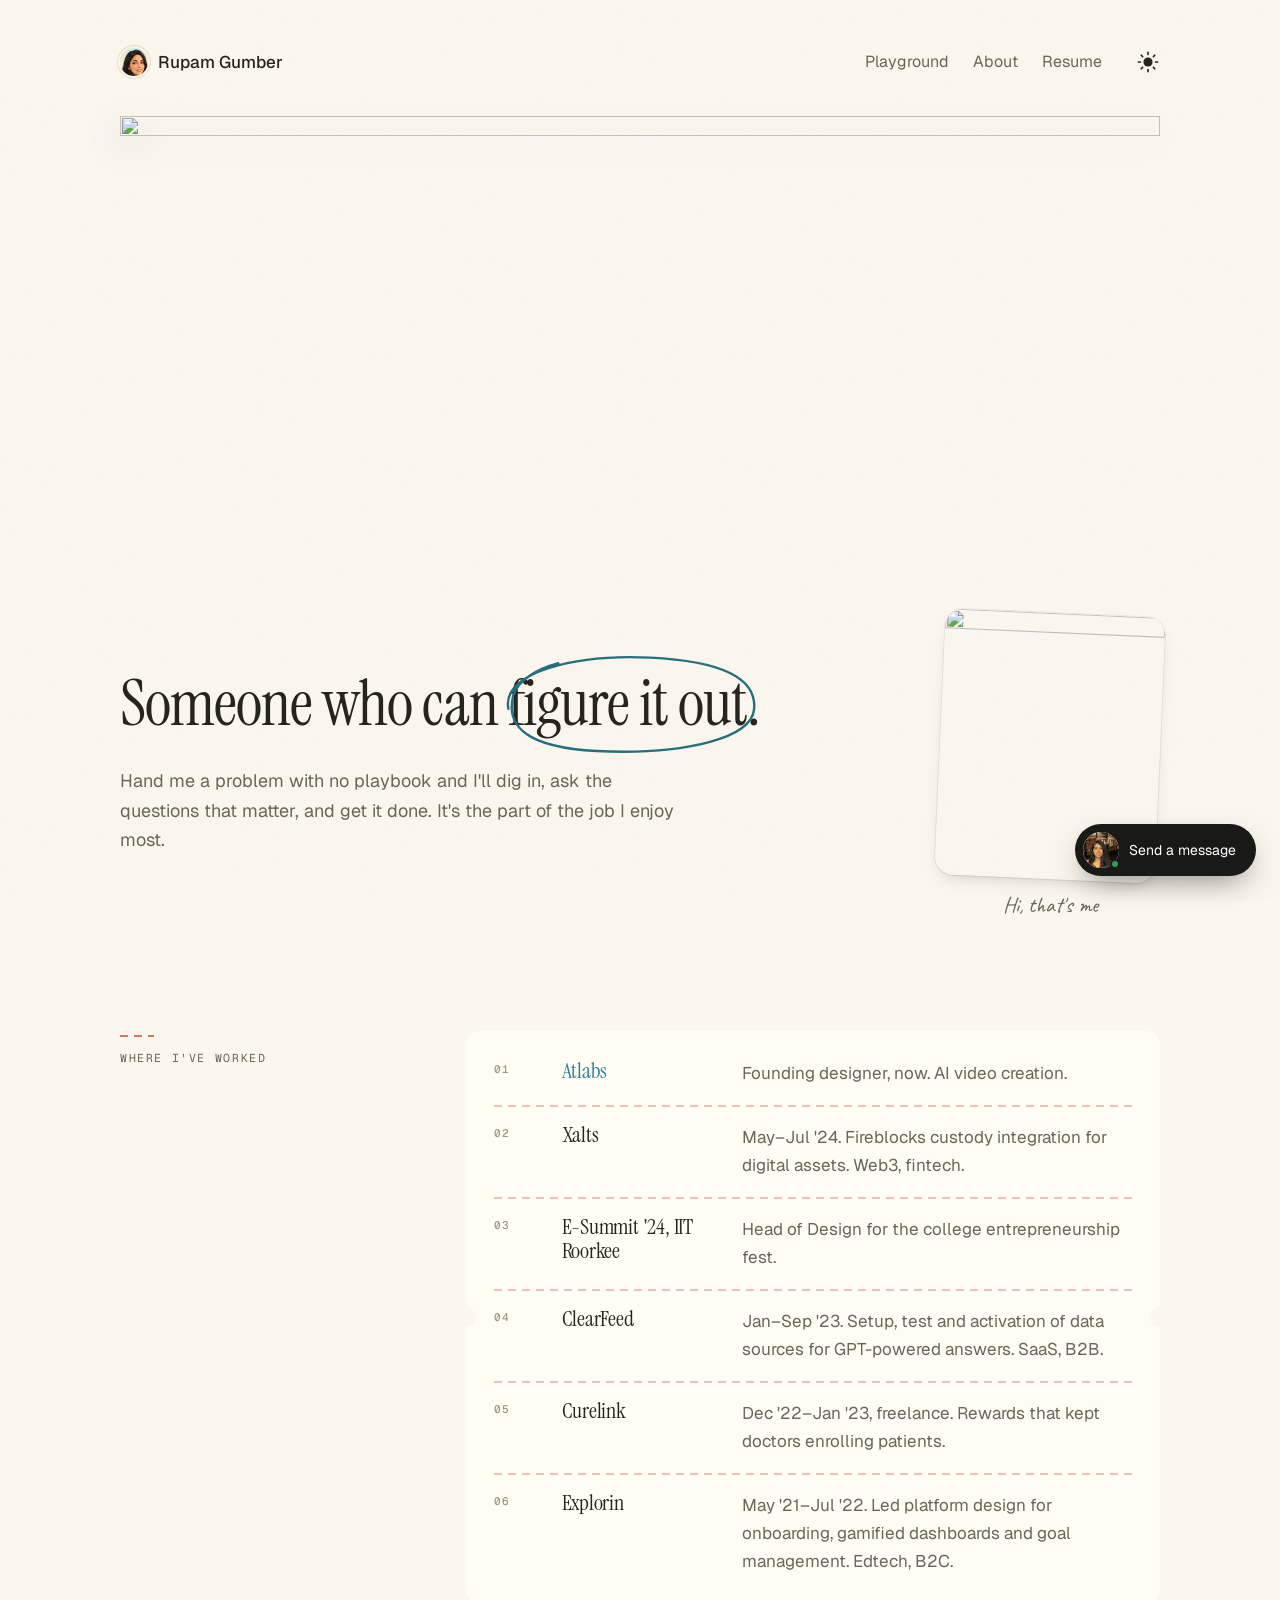
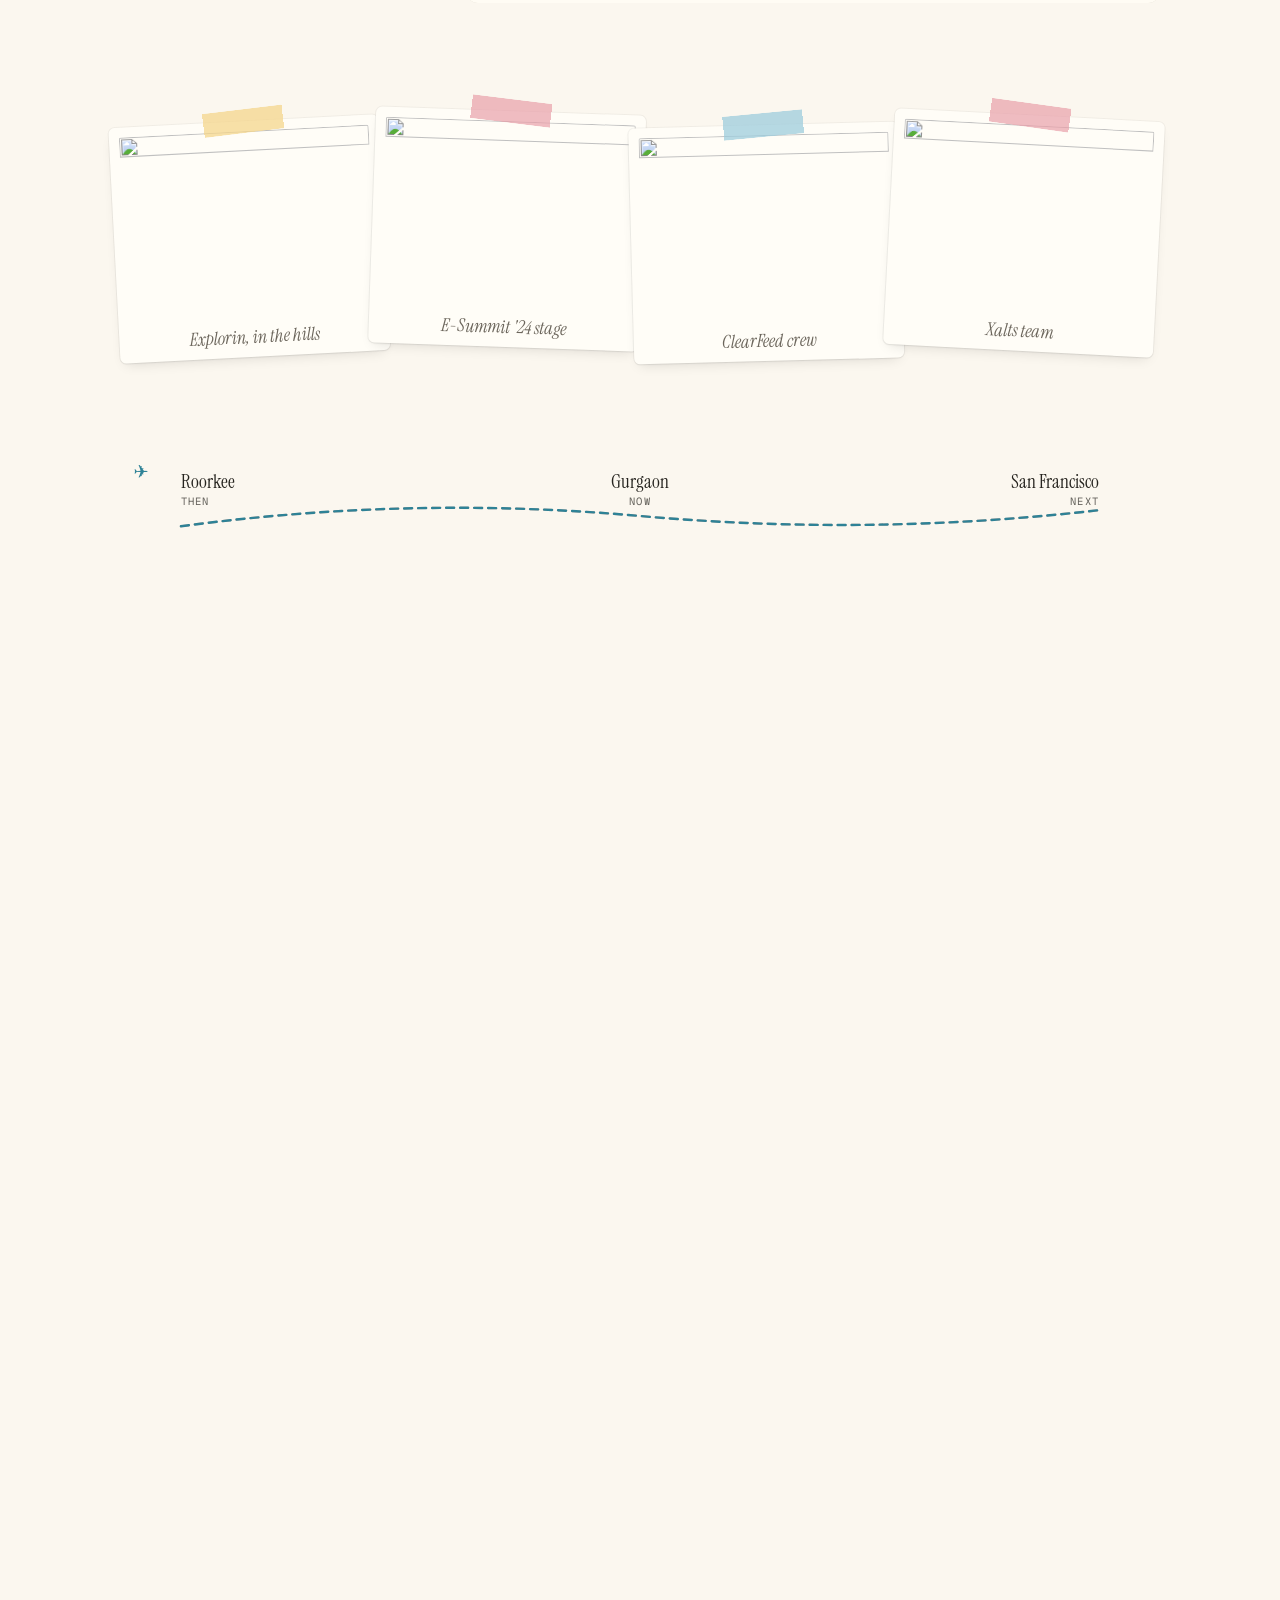
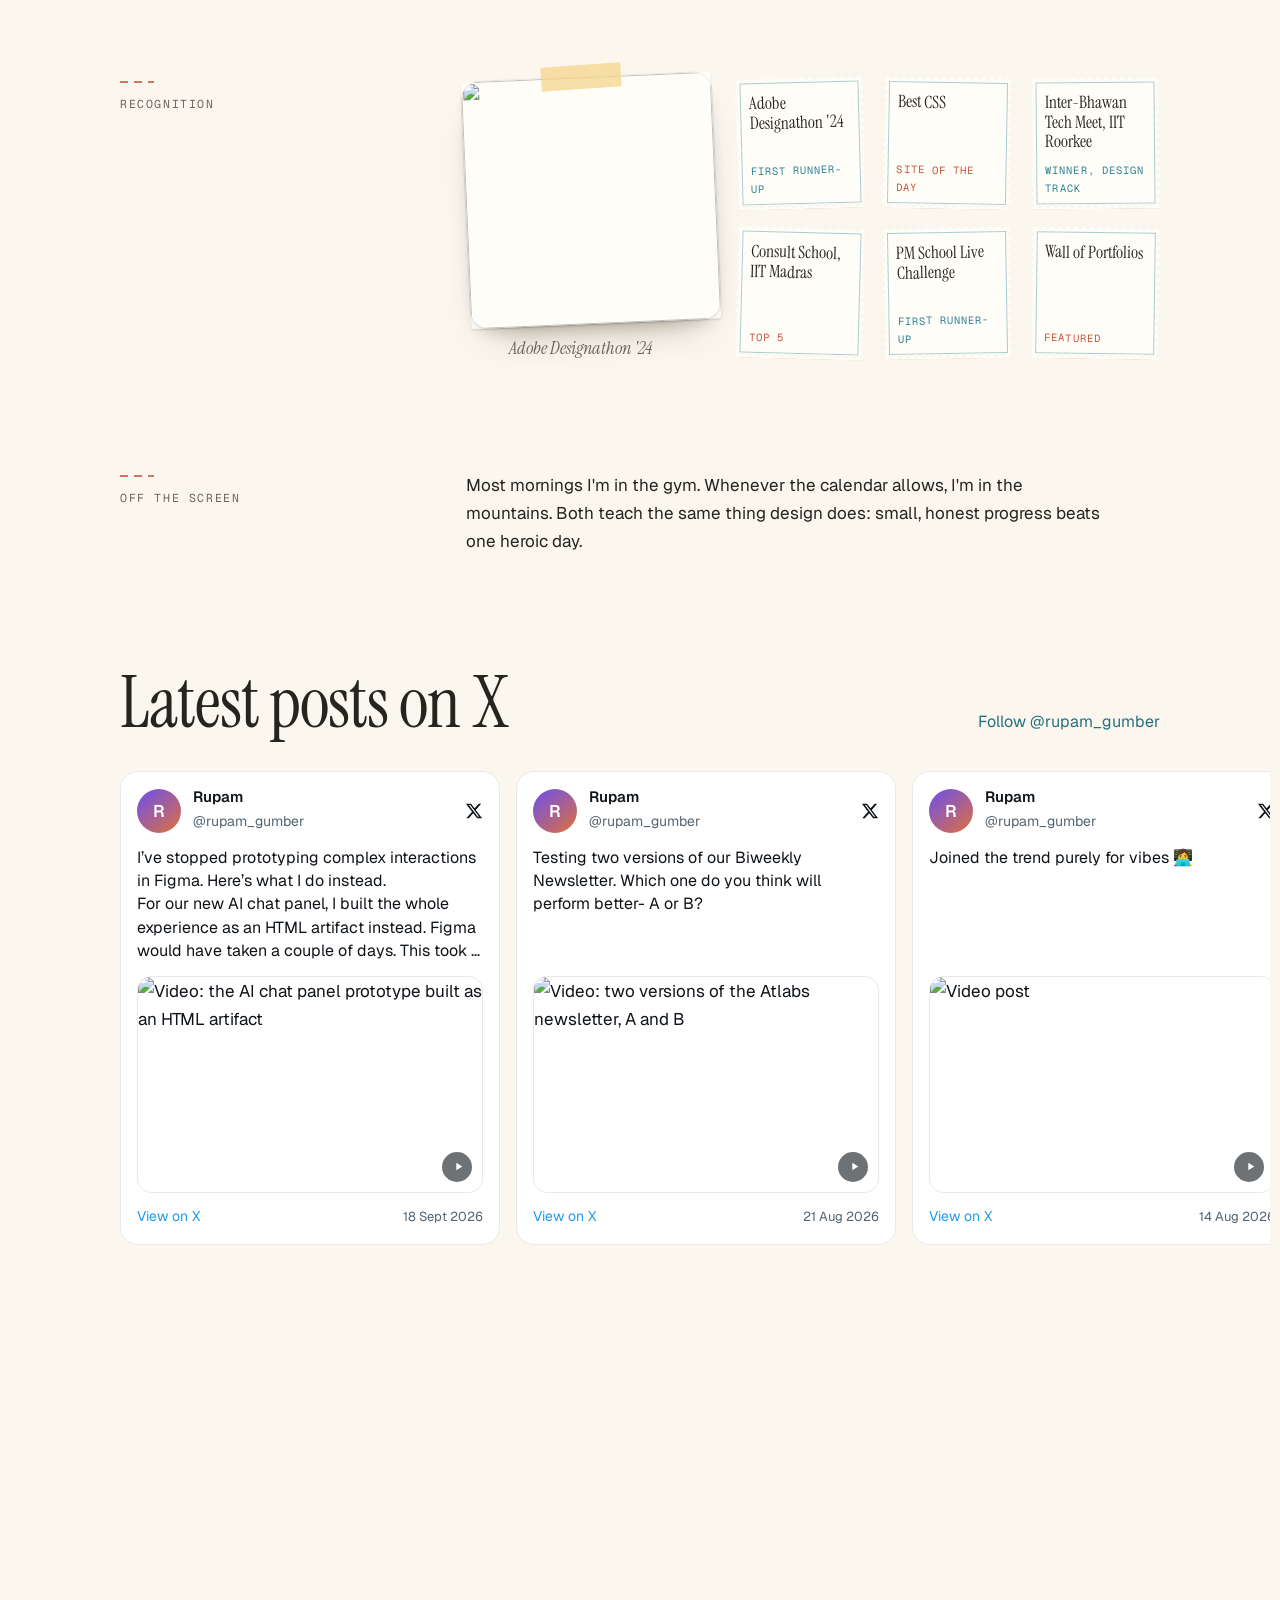
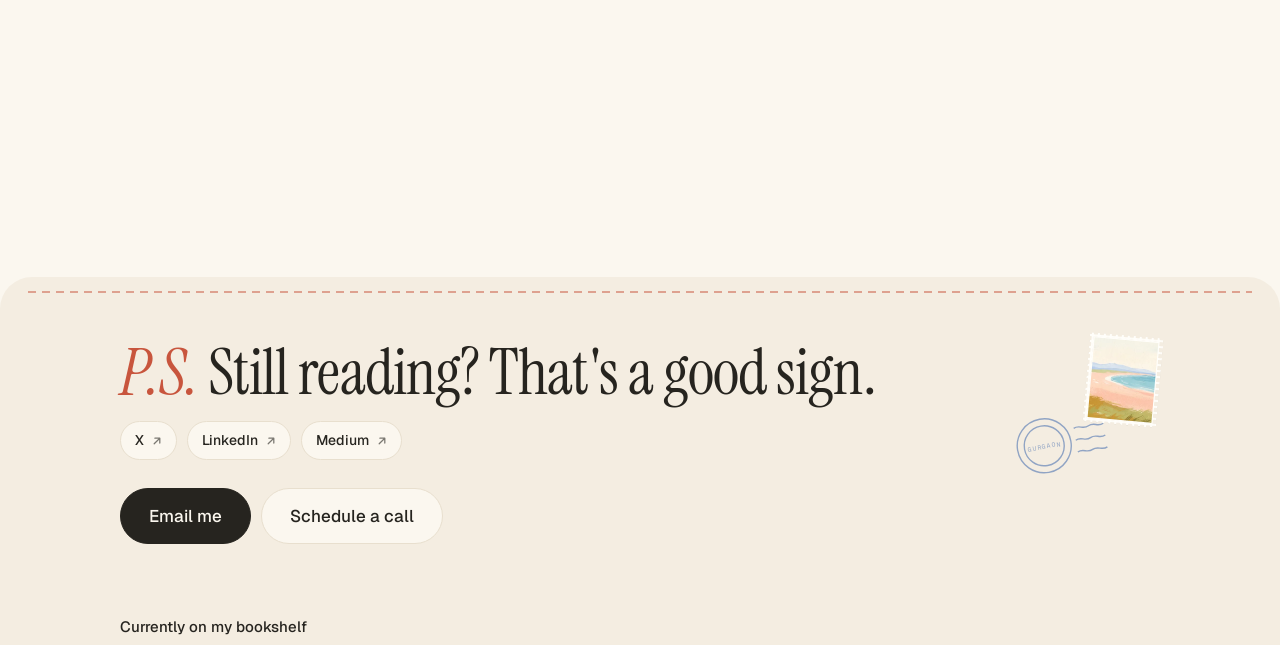
==== commit 156acf18: "v3: postcard world across the site" ====
--- a/about/index.html
+++ b/about/index.html
@@ -33,6 +33,7 @@
 <link rel="manifest" href="/site.webmanifest">
 <link rel="stylesheet" href="/assets/app.css">
 <link rel="stylesheet" href="/assets/v2.css">
+<link rel="stylesheet" href="/assets/v3.css">
 <script type="application/ld+json">[{"@context": "https://schema.org", "@type": "WebPage", "name": "About Rupam Gumber \u2014 Product Designer, IIT Roorkee", "url": "https://rupam.work/about/", "description": "Rupam Gumber (she/her) is the founding designer at Atlabs AI and an IIT Roorkee graduate. How she works, where she has worked, and her latest posts on X.", "author": {"@type": "Person", "name": "Rupam Gumber", "gender": "Female", "url": "https://rupam.work/"}, "primaryImageOfPage": {"@type": "ImageObject", "url": "https://rupam.work/og/about.jpg", "width": 1200, "height": 630}}, {"@context": "https://schema.org", "@type": "BreadcrumbList", "itemListElement": [{"@type": "ListItem", "position": 1, "name": "Home", "item": "https://rupam.work/"}, {"@type": "ListItem", "position": 2, "name": "About Rupam", "item": "https://rupam.work/about/"}]}]</script>
 <script src="/assets/router.js"></script>
 </head>
@@ -325,8 +326,8 @@
 <footer class="site-foot" aria-label="Footer">
     <a class="sf-fill fe" href="mailto:rupamuxdesign@gmail.com" tabindex="-1" aria-hidden="true"><b>Email me <svg viewBox="0 0 24 24"><path d="M7 17 17 7M8 7h9v9"/></svg></b><small>rupamuxdesign@gmail.com</small></a>
     <a class="sf-fill fs" href="https://calendly.com/rupam_g-ma/30min" tabindex="-1" aria-hidden="true"><b>Schedule a call <svg viewBox="0 0 24 24"><path d="M7 17 17 7M8 7h9v9"/></svg></b><small>30 minutes, on Calendly</small></a>
-    <div class="sf-cta">
-      <div class="sf-lead"><p class="sf-big">Still reading? That's a good sign.</p>
+    <div class="sf-cta"><div class="sf-stamp" aria-hidden="true"><img src="/img/pc-stamp.webp" alt=""></div><svg class="sf-pmark" viewBox="0 0 96 64" aria-hidden="true"><g fill="none" stroke="#2F5DA8" stroke-width="1.4"><circle cx="32" cy="32" r="27"/><circle cx="32" cy="32" r="20"/><path d="M64 20c6-3 9 3 15 0s9 3 15 0M64 32c6-3 9 3 15 0s9 3 15 0M64 44c6-3 9 3 15 0s9 3 15 0"/></g><text x="32" y="35" text-anchor="middle" font-family="Geist Mono,monospace" font-size="6.2" fill="#2F5DA8" letter-spacing=".8">GURGAON</text></svg>
+      <div class="sf-lead"><p class="sf-big"><span class="ps">P.S.</span> Still reading? That's a good sign.</p>
         <nav class="sf-social" aria-label="Social"><a href="https://x.com/rupam_gumber" target="_blank" rel="noopener">X<svg viewBox="0 0 20 20" aria-hidden="true"><path d="M6 14 14 6M7 6h7v7"/></svg></a><a href="https://www.linkedin.com/in/rupam-gumber-120252204/" target="_blank" rel="noopener">LinkedIn<svg viewBox="0 0 20 20" aria-hidden="true"><path d="M6 14 14 6M7 6h7v7"/></svg></a><a href="https://medium.com/@rupamgumber38" target="_blank" rel="noopener">Medium<svg viewBox="0 0 20 20" aria-hidden="true"><path d="M6 14 14 6M7 6h7v7"/></svg></a></nav></div>
       <div class="sf-btns">
         <a class="sf-btn primary" href="mailto:rupamuxdesign@gmail.com">Email me</a>
@@ -375,5 +376,6 @@
 <script src="/assets/js12.js"></script>
 <script src="/assets/js13.js"></script>
 <script src="/assets/v2.js"></script>
+<script src="/assets/v3.js"></script>
 </body>
 </html>
--- a/assets/v2.css
+++ b/assets/v2.css
@@ -123,3 +123,18 @@
 .pcd-msg .take .f{white-space:nowrap;display:inline-block}
 @media (max-width:520px){.top .name .nav-av{display:none}.intro.v2 .now .iitr{display:none}}
 @media (max-width:900px){.pcd-cue{display:none}.pcd-stage{padding-bottom:48px}}
+
+/* ===== v2.1: contained, quieter About hero in the site's own palette ===== */
+.pcd{--sea:#2F5BD3;--rose:#2F5BD3;width:auto;margin:0;border-radius:24px;
+  height:clamp(460px,64svh,580px);box-shadow:0 0 0 1px var(--line)}
+.pcd::after{display:none}
+.pcd-stage{padding:24px 20px}
+.pcd-card{width:min(720px,calc(100vw - 180px),calc((clamp(460px,64svh,580px) - 70px) * 1.52))}
+.pcd-msg .meet{font-size:clamp(28px,min(3vw,4.6svh),42px)}
+.pcd-msg{font-size:clamp(13px,min(1.25vw,2svh),16px)}
+.pcd-msg .take a.f{text-decoration:none;border-bottom:1px solid currentColor}
+.pcd-cue{display:none}
+.tn-case{margin-top:8px}
+@media (max-width:900px){.pcd{height:auto;margin:0 -8px}.pcd-card{width:min(440px,calc(100vw - 40px))}.pcd-stage{padding:20px 10px 28px}}
+.pcd-pass .fly{width:clamp(36px,4.5vw,80px)}
+.pcd-pass{min-width:0}.pcd-pass>div{min-width:0}
--- a/assets/v3.css
+++ b/assets/v3.css
@@ -0,0 +1,144 @@
+/* ===== v3: the postcard world, everywhere =====
+   paper + painted landscape + stitched thread + stamps & postmarks + taped photos */
+
+/* ---------- palette (light theme) ---------- */
+:root:not([data-theme="dark"]){
+  --paper:#FBF7EF; --soft:#F3ECDF; --line:#E8DFCE; --mute:#6B655B; --ink:#26241F;
+  --accent:#24707F; --tile:#F4EDE1; --hero:#F6F0E4; --frame:#FFFDF7;
+}
+:root{--thread:#C8553D; --sea:#2E8296; --stampink:#2F5DA8;
+  --stitch:repeating-linear-gradient(90deg,var(--thread) 0 8px,transparent 8px 14px);}
+@media (prefers-color-scheme: dark){:root:not([data-theme="light"]){--thread:#E08A72}}
+:root[data-theme="dark"]{--thread:#E08A72}
+
+/* paper grain over the whole site (light only) */
+html:not([data-theme="dark"]) body::after{content:"";position:fixed;inset:0;z-index:60;pointer-events:none;opacity:.5;mix-blend-mode:multiply;
+  background-image:url("data:image/svg+xml,%3Csvg xmlns='http://www.w3.org/2000/svg' width='180' height='180'%3E%3Cfilter id='n'%3E%3CfeTurbulence type='fractalNoise' baseFrequency='.85' numOctaves='2' stitchTiles='stitch'/%3E%3CfeColorMatrix values='0 0 0 0 .55 0 0 0 0 .45 0 0 0 0 .3 0 0 0 .07 0'/%3E%3C/filter%3E%3Crect width='100%25' height='100%25' filter='url(%23n)'/%3E%3C/svg%3E")}
+
+/* section labels read like postcard fields */
+.sec>.lab,h2.lab{font-family:'Geist Mono',ui-monospace,monospace!important;font-size:11.5px!important;letter-spacing:.14em;text-transform:uppercase;color:var(--mute)!important}
+.sec>.lab::before{content:"";display:block;width:34px;height:2px;margin:0 0 12px;background:var(--stitch);opacity:.8}
+#ci-root .sec>.lab::before{display:none}
+
+/* stitched rules instead of hairlines */
+.facts{border:0!important;position:relative}
+.facts::before,.facts::after{content:"";position:absolute;left:0;right:0;height:2px;background:var(--stitch);opacity:.55}
+.facts::before{top:0}.facts::after{bottom:0}
+.facts span{font-family:'Geist Mono',ui-monospace,monospace;font-size:11px!important;letter-spacing:.12em;text-transform:uppercase;margin-bottom:4px}
+
+/* ---------- home hero: a painted horizon under the intro ---------- */
+.intro.v2::after{background:url("../img/pc-grass.webp") 50% 100%/100% auto no-repeat!important;opacity:1!important;
+  -webkit-mask-image:linear-gradient(to bottom,transparent 0,transparent calc(100% - 280px),#000 calc(100% - 150px))!important;
+          mask-image:linear-gradient(to bottom,transparent 0,transparent calc(100% - 280px),#000 calc(100% - 150px))!important}
+@media (max-width:820px){.intro.v2::after{background-size:auto 260px!important;opacity:1!important}}
+.intro.v2::before{border-bottom:0!important}
+.intro.v2 .proof{position:relative;z-index:1}
+.intro.v2 .proof li{background:transparent}
+.intro.v2{padding-bottom:200px}
+@media (max-width:820px){.intro.v2{padding-bottom:170px}}
+.intro.v2 .now{font-family:'Geist Mono',ui-monospace,monospace;font-size:12px;letter-spacing:.1em;text-transform:uppercase}
+.intro.v2 .now i{background:var(--thread);box-shadow:0 0 0 4px rgba(200,85,61,.15)}
+.intro.v2 .proof b{font-family:var(--serif);font-size:22px;font-weight:400;letter-spacing:-.01em}
+html[data-theme="dark"] .intro.v2::after{opacity:.35}
+
+/* ---------- work tiles: stitched like the postcard ---------- */
+.wtile::after{content:"";position:absolute;inset:10px;border-radius:16px;pointer-events:none;
+  border:2px dashed color-mix(in srgb,var(--thread) 45%,transparent);opacity:0;transition:opacity .35s}
+.wcell:hover .wtile::after,.wtile:hover::after{opacity:1}
+.wcap b{font-family:var(--serif);font-size:23px;font-weight:400;letter-spacing:-.01em}
+.tabs{box-shadow:inset 0 0 0 1px var(--line)}
+
+/* ---------- desk + next cards + panels get paper ---------- */
+.nextcard,.more-card,.pg-card{box-shadow:inset 0 0 0 1px var(--line)}
+
+/* ---------- footer: the back of a postcard ---------- */
+.sf-cta{position:relative}
+.sf-stamp{position:absolute;right:0;top:-6px;width:74px;height:90px;padding:5px;background:#FFFEFA;transform:rotate(5deg);
+  box-shadow:0 1px 2px rgba(60,40,10,.2),0 6px 12px -6px rgba(60,40,10,.3);
+  -webkit-mask:radial-gradient(circle at 3px 3px,#0000 2.2px,#000 2.6px) -3px -3px/6px 6px,linear-gradient(#000,#000) 4px 4px/calc(100% - 8px) calc(100% - 8px) no-repeat;
+  mask:radial-gradient(circle at 3px 3px,#0000 2.2px,#000 2.6px) -3px -3px/6px 6px,linear-gradient(#000,#000) 4px 4px/calc(100% - 8px) calc(100% - 8px) no-repeat}
+.sf-stamp img{width:100%;height:100%;object-fit:cover;display:block}
+.sf-pmark{position:absolute;right:52px;top:70px;width:96px;height:64px;opacity:.5;transform:rotate(-10deg);pointer-events:none}
+.sf-big .ps{font-style:italic;color:var(--thread)}
+.site-foot{background-color:var(--tile)!important;position:relative}
+.site-foot::before{content:"";position:absolute;left:28px;right:28px;top:14px;height:2px;background:var(--stitch);opacity:.5}
+@media (max-width:820px){.sf-stamp{width:54px;height:66px;top:-30px}.sf-pmark{display:none}}
+
+/* =========================== ABOUT =========================== */
+/* the postcard goes back to its own teal + rose */
+.pcd{--sea:#2E8296;--rose:#D9705A}
+
+/* the longer version: a handwritten-feeling letter on paper */
+.st-text{position:relative;background:#FFFCF4;color:#26241F;padding:40px 44px 34px;border-radius:4px;
+  box-shadow:0 1px 2px rgba(60,40,10,.12),0 26px 50px -30px rgba(60,40,10,.45);transform:rotate(-.4deg);
+  }
+.st-text p{color:#3A372F}
+.st-text .st-lead{color:#26241F}
+.st-text::before{content:"";position:absolute;left:24px;right:24px;top:12px;height:2px;background:var(--stitch);opacity:.7}
+.st-text .st-sign{font-family:var(--serif);font-style:italic;font-size:28px;color:var(--sea);margin:6px 0 0}
+.st-photo{position:sticky}
+.st-photo .zoom{display:block;background:#FFFDF7;padding:10px 10px 0;border-radius:3px;box-shadow:0 1px 2px rgba(60,40,10,.15),0 20px 40px -24px rgba(60,40,10,.5);transform:rotate(2.5deg)}
+.st-photo img{transform:none!important;border-radius:1px}
+.st-photo figcaption{font-family:var(--serif);font-style:italic;font-size:18px;text-align:center;padding:8px 0 10px;color:var(--ink)}
+.st-photo{position:relative}
+.st-photo::before,.snap::before,.ab-award::before{content:"";position:absolute;z-index:3;left:50%;top:-12px;width:84px;height:24px;transform:translateX(-50%) rotate(-4deg);
+  background:rgba(244,214,140,.75);box-shadow:0 1px 2px rgba(0,0,0,.08);
+  -webkit-mask:linear-gradient(90deg,transparent 0 2px,#000 2px calc(100% - 2px),transparent 0);}
+.snap:nth-child(2n)::before{background:rgba(233,160,170,.7);transform:translateX(-50%) rotate(5deg)}
+.snap:nth-child(3n)::before{background:rgba(158,205,220,.75)}
+
+/* where I've worked: a boarding pass with stops */
+.ab-list{counter-reset:stop;background:#FFFCF4;color:#26241F;border-radius:12px;padding:10px 28px;position:relative;
+  box-shadow:0 1px 2px rgba(60,40,10,.12),0 22px 44px -30px rgba(60,40,10,.45);
+  -webkit-mask:radial-gradient(circle 10px at 0 50%,#0000 98%,#000) left/51% 100% no-repeat,radial-gradient(circle 10px at 100% 50%,#0000 98%,#000) right/51% 100% no-repeat;
+  mask:radial-gradient(circle 10px at 0 50%,#0000 98%,#000) left/51% 100% no-repeat,radial-gradient(circle 10px at 100% 50%,#0000 98%,#000) right/51% 100% no-repeat}
+.ab-list div{counter-increment:stop;grid-template-columns:44px minmax(0,2fr) minmax(0,5fr)!important;border:0!important;position:relative;padding:18px 0!important}
+.ab-list div+div::before{content:"";position:absolute;left:0;right:0;top:0;height:2px;background:var(--stitch);opacity:.35}
+.ab-list div::after{content:counter(stop,decimal-leading-zero);order:-1;font:500 11px/1.9 'Geist Mono',ui-monospace,monospace;letter-spacing:.12em;color:#9A9285}
+.ab-list b{font-family:var(--serif);font-weight:400!important;font-size:22px;line-height:1.1;letter-spacing:-.01em;color:#26241F}
+.ab-list span{color:#6B655B!important}
+.ab-list div:first-child b{color:var(--sea)}
+
+/* photos along the way: taped polaroids */
+.snap .zoom{background:#FFFDF7!important}
+.snap figcaption{font-family:var(--serif);font-style:italic;font-size:18px}
+
+/* the journey: a thread you can follow */
+.jr-path{stroke:var(--thread)!important;opacity:.45;stroke-dasharray:8 6!important;stroke-width:2.2!important}
+.jr-done{stroke:var(--sea)!important;stroke-dasharray:8 6!important;stroke-width:2.4!important}
+.jr{--jr:var(--sea)}
+.jr-pin{font-family:var(--serif);font-size:19px!important;color:var(--ink)!important}
+.jr-pin i{font-family:'Geist Mono',ui-monospace,monospace!important;text-transform:uppercase;letter-spacing:.12em}
+
+/* recognition: a sheet of stamps */
+.ab-award{position:relative}
+.ab-award .zoom{display:block;background:#FFFDF7;padding:10px 10px 0;border-radius:3px;box-shadow:0 1px 2px rgba(60,40,10,.15),0 20px 40px -24px rgba(60,40,10,.5);transform:rotate(-2.5deg)}
+.ab-award img{transform:none!important}
+.ab-award figcaption{font-family:var(--serif);font-style:italic;font-size:18px}
+.ab-awards{display:grid!important;grid-template-columns:repeat(3,minmax(0,1fr));gap:18px}
+.ab-awards li{display:flex!important;flex-direction:column;justify-content:space-between;gap:10px!important;min-height:132px;padding:16px 14px 12px!important;border:0!important;
+  background:#FFFDF7;color:#26241F;box-shadow:0 1px 2px rgba(60,40,10,.18),0 10px 20px -12px rgba(60,40,10,.35);position:relative;
+  -webkit-mask:radial-gradient(circle at 4px 4px,#0000 2.6px,#000 3px) -4px -4px/8px 8px,linear-gradient(#000,#000) 5px 5px/calc(100% - 10px) calc(100% - 10px) no-repeat;
+  mask:radial-gradient(circle at 4px 4px,#0000 2.6px,#000 3px) -4px -4px/8px 8px,linear-gradient(#000,#000) 5px 5px/calc(100% - 10px) calc(100% - 10px) no-repeat;
+  transform:rotate(var(--sr,0deg));transition:transform .3s cubic-bezier(.2,.9,.3,1.2)}
+.ab-awards li:nth-child(1){--sr:-1.5deg}.ab-awards li:nth-child(2){--sr:1deg}.ab-awards li:nth-child(3){--sr:-.5deg}
+.ab-awards li:nth-child(4){--sr:1.5deg}.ab-awards li:nth-child(5){--sr:-1deg}.ab-awards li:nth-child(6){--sr:.8deg}
+.ab-awards li:hover{transform:rotate(0) scale(1.04)}
+.ab-awards li::before{content:"";position:absolute;inset:5px;border:1.5px solid color-mix(in srgb,var(--sea) 40%,transparent);pointer-events:none}
+.ab-awards b{font-family:var(--serif);font-weight:400!important;font-size:17px!important;line-height:1.15;color:#26241F}
+.ab-awards span{font-family:'Geist Mono',ui-monospace,monospace;font-size:10.5px!important;letter-spacing:.1em;text-transform:uppercase;text-align:left!important;white-space:normal!important;color:var(--thread)!important}
+.ab-awards li:nth-child(odd) span{color:var(--sea)!important}
+
+/* posts on X: pinned notes on the pinboard */
+.xwrap{background:var(--tile)!important;box-shadow:inset 0 0 0 1px var(--line)}
+.onx h2,.sf-big{letter-spacing:-.015em}
+
+@media (max-width:820px){
+  .st-text{padding:30px 22px 24px;transform:none}
+  .ab-list{padding:6px 16px}
+  .ab-list div{grid-template-columns:34px minmax(0,1fr)!important;gap:6px 10px!important}
+  .ab-list div span{grid-column:2}
+  .ab-awards{grid-template-columns:repeat(2,minmax(0,1fr))}
+}
+.hz-garden{position:absolute;z-index:0;pointer-events:none;left:calc(50% - 50vw);width:100vw;bottom:-64px;height:240px}
+@media (max-width:820px){.hz-garden{bottom:-48px;height:200px}}
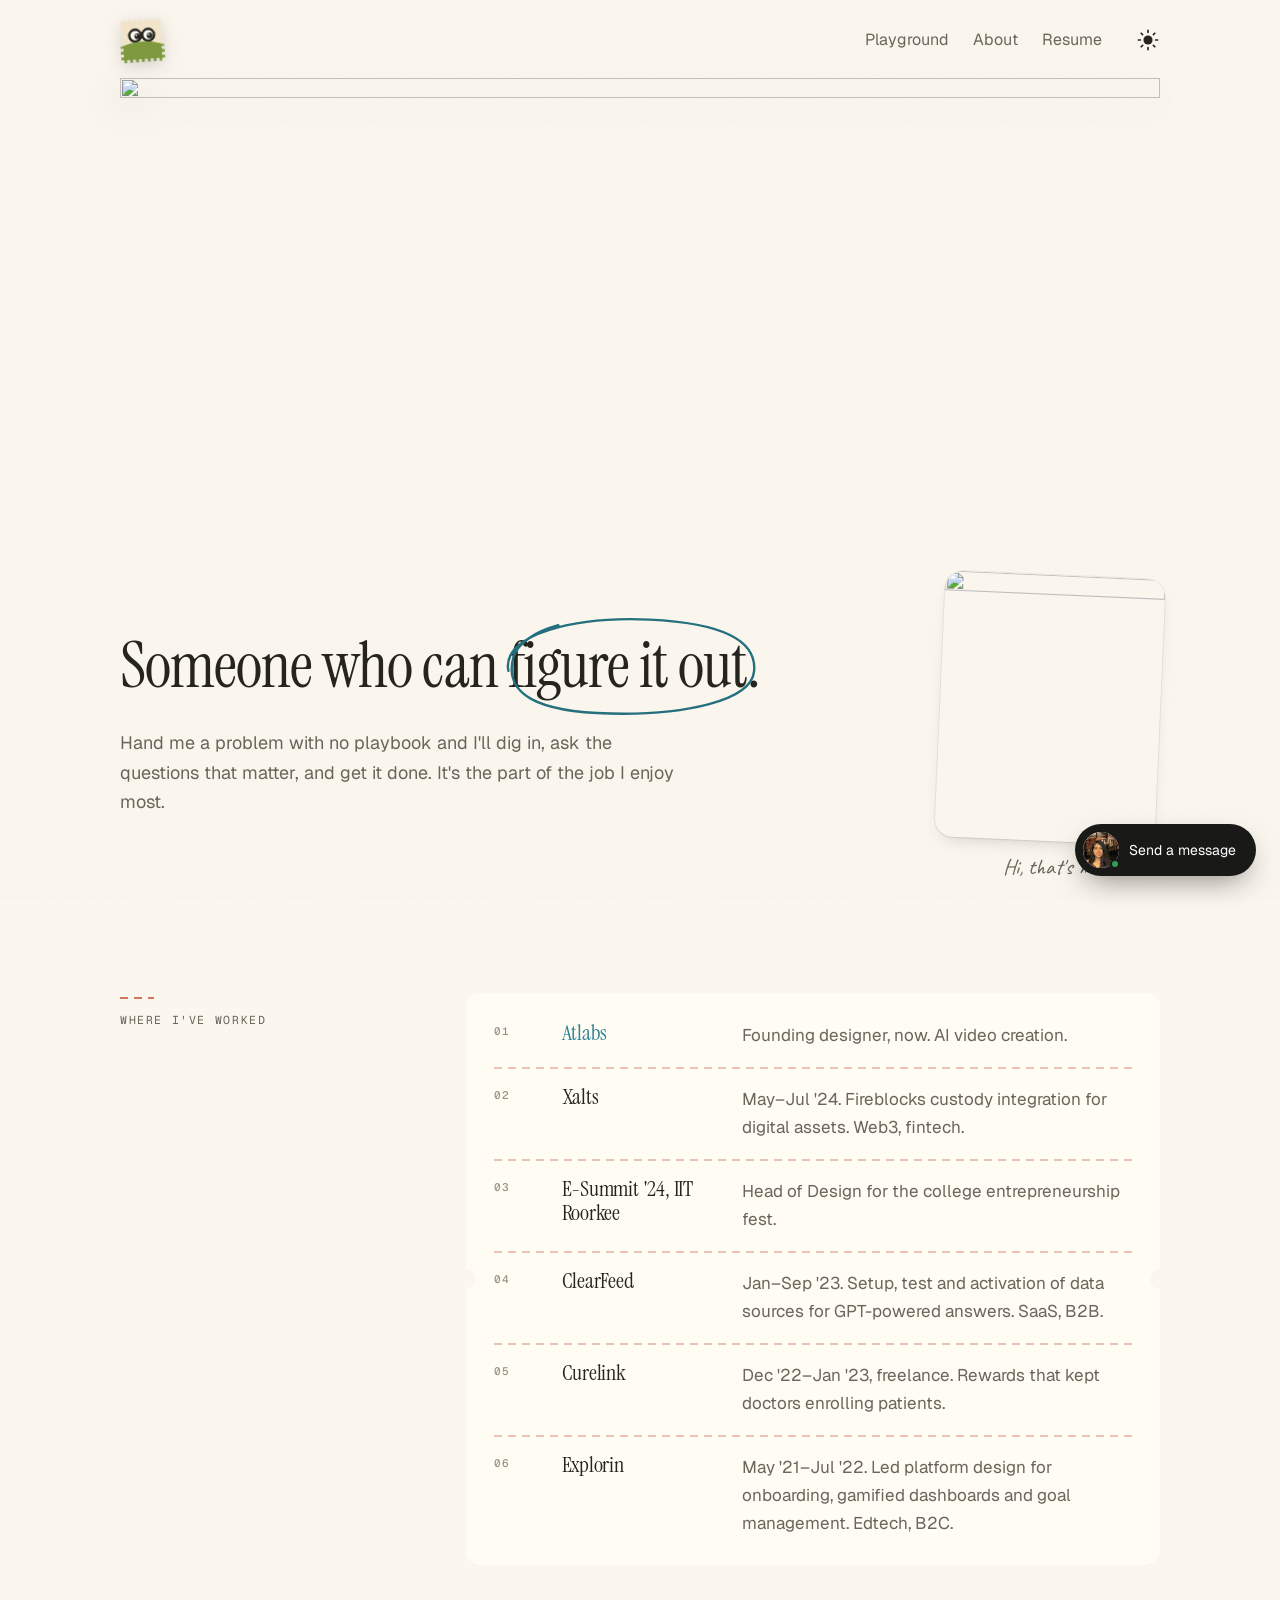
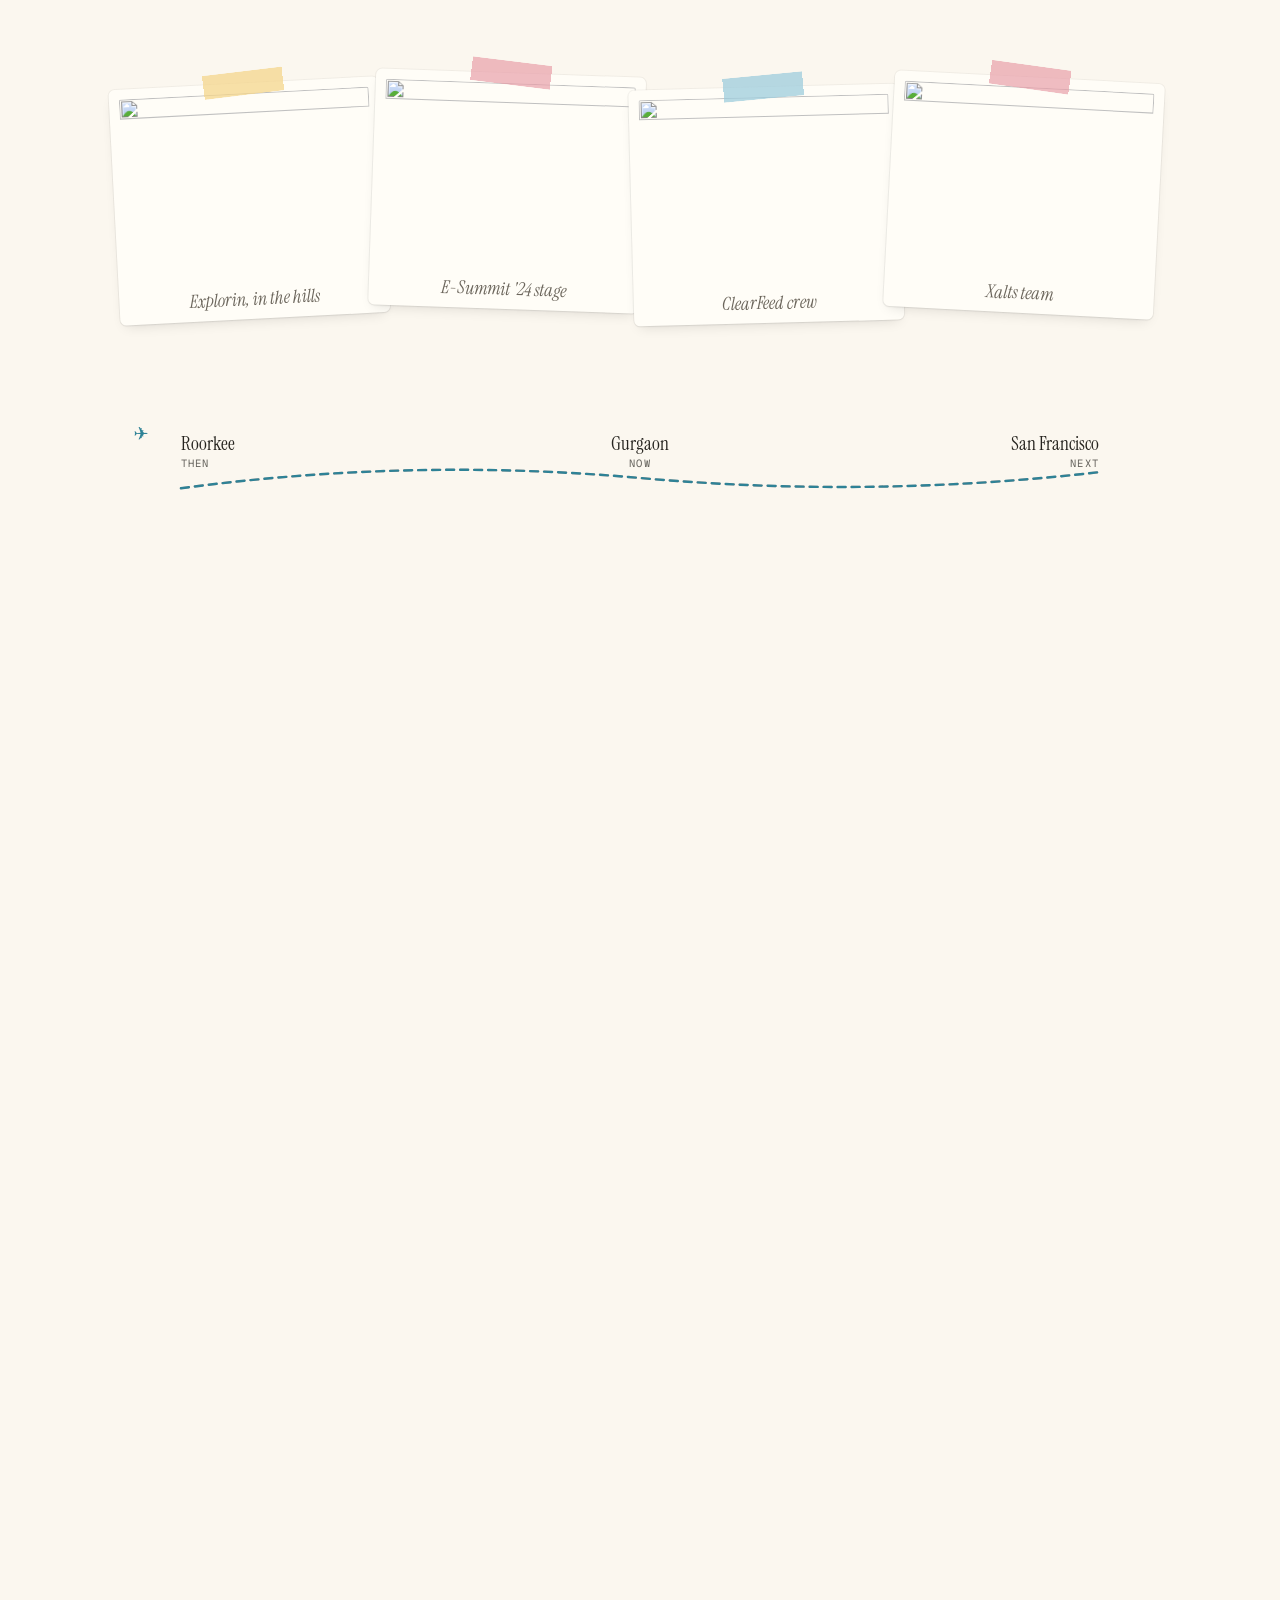
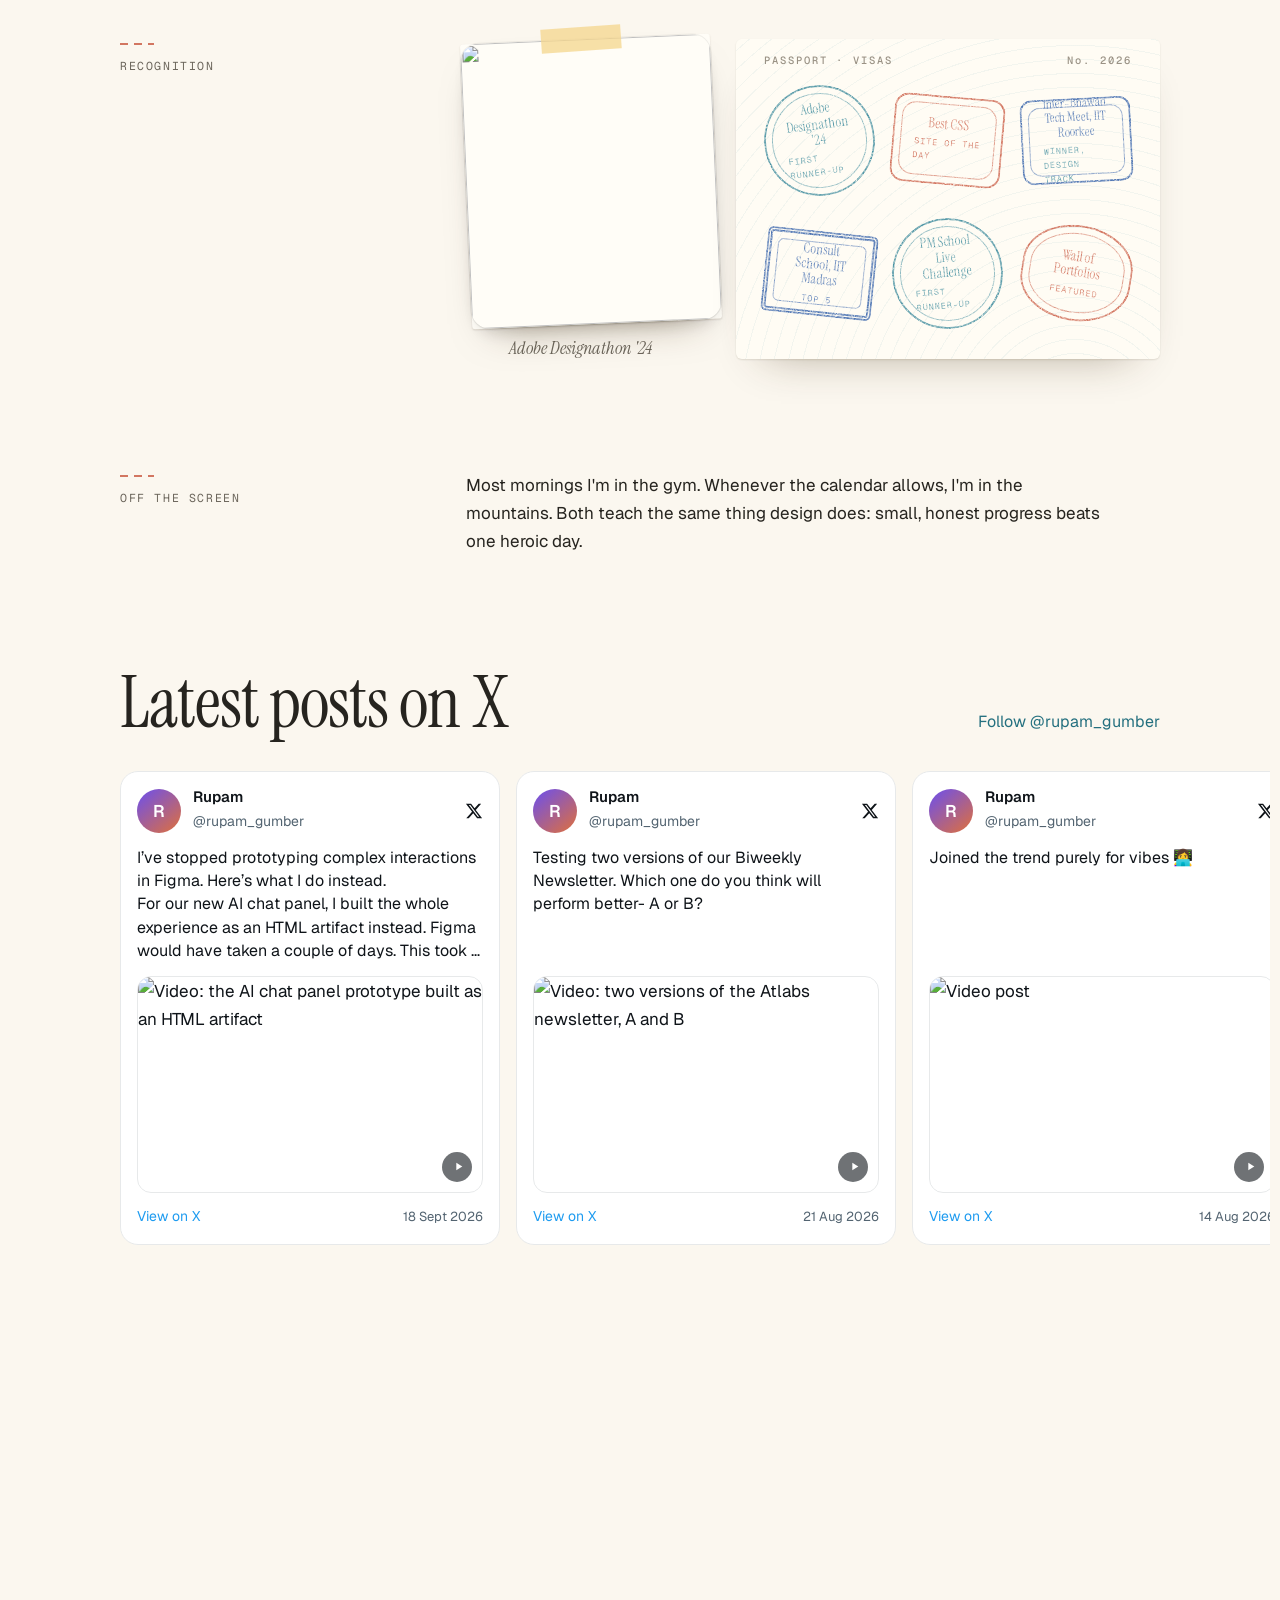
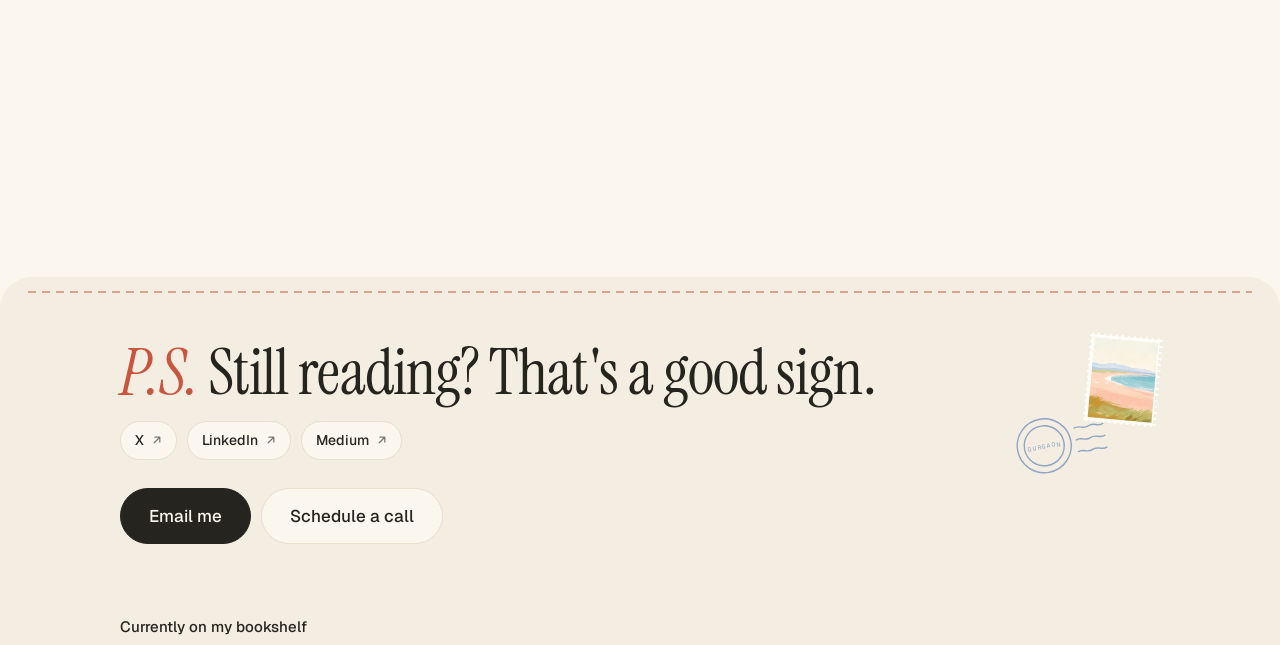
==== commit f5ee94e5: "v4: hover peeks, photo viewer, paint-in intro, stamp mark and favicon, clearer hero, new Atlabs cove" ====
--- a/about/index.html
+++ b/about/index.html
@@ -27,6 +27,7 @@
 <meta name="twitter:description" content="Rupam Gumber (she/her) is the founding designer at Atlabs AI and an IIT Roorkee graduate. How she works, where she has worked, and her latest posts on X.">
 <meta name="twitter:image" content="https://rupam.work/og/about.jpg">
 <meta name="theme-color" content="#FAFAF8">
+<link rel="icon" href="/favicon.svg" type="image/svg+xml">
 <link rel="icon" href="/favicon.ico" sizes="48x48">
 <link rel="icon" href="/icon-32.png" type="image/png" sizes="32x32">
 <link rel="apple-touch-icon" href="/apple-touch-icon.png">
@@ -34,6 +35,9 @@
 <link rel="stylesheet" href="/assets/app.css">
 <link rel="stylesheet" href="/assets/v2.css">
 <link rel="stylesheet" href="/assets/v3.css">
+<link rel="stylesheet" href="/assets/v5.css">
+<link rel="stylesheet" href="/assets/v7.css">
+<link rel="stylesheet" href="/assets/v8.css">
 <script type="application/ld+json">[{"@context": "https://schema.org", "@type": "WebPage", "name": "About Rupam Gumber \u2014 Product Designer, IIT Roorkee", "url": "https://rupam.work/about/", "description": "Rupam Gumber (she/her) is the founding designer at Atlabs AI and an IIT Roorkee graduate. How she works, where she has worked, and her latest posts on X.", "author": {"@type": "Person", "name": "Rupam Gumber", "gender": "Female", "url": "https://rupam.work/"}, "primaryImageOfPage": {"@type": "ImageObject", "url": "https://rupam.work/og/about.jpg", "width": 1200, "height": 630}}, {"@context": "https://schema.org", "@type": "BreadcrumbList", "itemListElement": [{"@type": "ListItem", "position": 1, "name": "Home", "item": "https://rupam.work/"}, {"@type": "ListItem", "position": 2, "name": "About Rupam", "item": "https://rupam.work/about/"}]}]</script>
 <script src="/assets/router.js"></script>
 </head>
@@ -377,5 +381,7 @@
 <script src="/assets/js13.js"></script>
 <script src="/assets/v2.js"></script>
 <script src="/assets/v3.js"></script>
+<script src="/assets/v5.js"></script>
+<script src="/assets/v7.js"></script>
 </body>
 </html>
--- a/assets/v3.css
+++ b/assets/v3.css
@@ -142,3 +142,112 @@
 }
 .hz-garden{position:absolute;z-index:0;pointer-events:none;left:calc(50% - 50vw);width:100vw;bottom:-64px;height:240px}
 @media (max-width:820px){.hz-garden{bottom:-48px;height:200px}}
+
+/* ===== v3.1 ===== */
+/* hero: 75% height, with a glimpse of me */
+main{padding-top:40px!important}
+.intro.v2{padding-bottom:118px!important}
+.intro.v2 h1.lead{max-width:780px!important;margin-bottom:22px!important}
+.intro.v2 p.sub{max-width:600px;margin:-6px 0 26px!important;font-size:17px}
+.intro.v2 .now{margin-bottom:16px!important}
+.intro.v2 .proof{padding-top:14px!important}
+.intro.v2::after{-webkit-mask-image:linear-gradient(to bottom,transparent 0,transparent calc(100% - 190px),#000 calc(100% - 100px))!important;
+  mask-image:linear-gradient(to bottom,transparent 0,transparent calc(100% - 190px),#000 calc(100% - 100px))!important}
+.hero-me{position:absolute;right:-6px;top:-8px;width:196px;z-index:2;text-decoration:none;color:var(--ink);transform:rotate(4deg);transition:transform .45s cubic-bezier(.2,.9,.3,1.2)}
+.hero-me:hover{transform:rotate(0) translateY(-6px)}
+.hm-photo{display:block;background:#FFFDF7;padding:9px 9px 34px;border-radius:2px;box-shadow:0 1px 2px rgba(60,40,10,.18),0 24px 44px -24px rgba(60,40,10,.55);position:relative}
+.hm-photo::before{content:"";position:absolute;left:50%;top:-11px;width:78px;height:22px;transform:translateX(-50%) rotate(-5deg);background:rgba(244,214,140,.8)}
+.hm-photo img{display:block;width:100%;height:auto!important;aspect-ratio:4/5;object-fit:cover;object-position:50% 20%}
+.hm-cap{position:absolute;left:0;right:0;bottom:9px;text-align:center;font-family:var(--serif);font-style:italic;font-size:16px}
+.hm-cap i{font-style:normal;display:inline-block;transition:transform .3s}
+.hero-me:hover .hm-cap i{transform:translateX(3px)}
+@media (max-width:1100px){.hero-me{width:150px;top:0}}
+@media (max-width:820px){.hero-me{width:96px;top:-6px;right:0}.hm-photo{padding:5px 5px 20px}.hm-cap{font-size:10.5px;bottom:4px}.hm-cap i{display:none}.intro.v2 h1.lead{max-width:calc(100% - 100px)!important}.intro.v2 .now{max-width:calc(100% - 110px)}.intro.v2{padding-bottom:110px!important}}
+
+/* no underline, no dashed border on work tiles */
+.wtile::after{display:none!important}
+.wcell:hover .wcap b{text-decoration:none!important}
+
+/* Atlabs bento: as loud as side projects */
+.at-bento .comp-p{aspect-ratio:16/11!important}
+.at-bento .full .comp-p{aspect-ratio:16/7!important}
+.at-bento .at-vt .comp-p{aspect-ratio:16/7.6!important}
+.at-phone{position:absolute;display:block}
+.at-phone .device{display:block}
+.at-phone video{display:block;width:100%;height:auto;aspect-ratio:9/16;object-fit:cover;border-radius:inherit}
+@media (max-width:820px){.at-bento .full .comp-p,.at-bento .at-vt .comp-p{aspect-ratio:16/11!important}}
+
+/* recognition: a passport page full of ink stamps */
+.ab-rec{align-items:start!important}
+.ab-awards{position:relative;display:grid!important;grid-template-columns:repeat(3,minmax(0,1fr));gap:22px 18px;padding:46px 28px 30px!important;background:#FFFCF4;border-radius:6px;
+  box-shadow:0 1px 2px rgba(60,40,10,.12),0 22px 44px -30px rgba(60,40,10,.45);
+  background-image:repeating-radial-gradient(circle at 80% 120%,transparent 0 13px,rgba(46,130,150,.06) 13px 14px)}
+.ab-awards::before{content:"PASSPORT · VISAS";position:absolute;left:28px;top:16px;font:500 10.5px/1 'Geist Mono',ui-monospace,monospace;letter-spacing:.2em;color:#9A9285}
+.ab-awards::after{content:"No. 2026";position:absolute;right:28px;top:16px;font:500 10.5px/1 'Geist Mono',ui-monospace,monospace;letter-spacing:.2em;color:#9A9285}
+.ab-awards li{--ink:#2E8296;background:transparent!important;box-shadow:none!important;-webkit-mask:none!important;mask:none!important;min-height:0!important;
+  aspect-ratio:1;display:flex!important;flex-direction:column;align-items:center;justify-content:center;text-align:center;gap:6px!important;padding:14px!important;
+  border:2.5px solid var(--ink)!important;border-radius:50%;color:var(--ink)!important;position:relative;opacity:.88;
+  transform:rotate(var(--sr,0deg));-webkit-mask-image:url("data:image/svg+xml,%3Csvg xmlns='http://www.w3.org/2000/svg' width='120' height='120'%3E%3Cfilter id='n'%3E%3CfeTurbulence type='fractalNoise' baseFrequency='.9' numOctaves='2'/%3E%3CfeColorMatrix values='0 0 0 0 0 0 0 0 0 0 0 0 0 0 0 0 0 0 -2.4 1.9'/%3E%3C/filter%3E%3Crect width='100%25' height='100%25' filter='url(%23n)'/%3E%3C/svg%3E")!important;
+  mask-image:url("data:image/svg+xml,%3Csvg xmlns='http://www.w3.org/2000/svg' width='120' height='120'%3E%3Cfilter id='n'%3E%3CfeTurbulence type='fractalNoise' baseFrequency='.9' numOctaves='2'/%3E%3CfeColorMatrix values='0 0 0 0 0 0 0 0 0 0 0 0 0 0 0 0 0 0 -2.4 1.9'/%3E%3C/filter%3E%3Crect width='100%25' height='100%25' filter='url(%23n)'/%3E%3C/svg%3E")!important}
+.ab-awards li::before{content:"";position:absolute;inset:6px;border:1px solid var(--ink);border-radius:inherit;opacity:.7}
+.ab-awards li b{color:var(--ink)!important;font-family:var(--serif)!important;font-size:17px!important;line-height:1.1}
+.ab-awards li span{color:var(--ink)!important;font-size:10px!important}
+.ab-awards li:nth-child(1){--sr:-8deg}
+.ab-awards li:nth-child(2){--ink:#C8553D;--sr:5deg;border-radius:14px;aspect-ratio:1.25;align-self:center}
+.ab-awards li:nth-child(3){--ink:#2F5DA8;--sr:-3deg;border-radius:50%/42%;aspect-ratio:1.15;align-self:center}
+.ab-awards li:nth-child(4){--ink:#2F5DA8;--sr:6deg;border-radius:6px;border-style:double!important;border-width:5px!important;aspect-ratio:1.3;align-self:center}
+.ab-awards li:nth-child(5){--ink:#2E8296;--sr:-5deg}
+.ab-awards li:nth-child(6){--ink:#C8553D;--sr:9deg;border-radius:50%/42%;aspect-ratio:1.15;align-self:center}
+.ab-awards li:hover{transform:rotate(0) scale(1.05);opacity:1}
+@supports (animation-timeline:view()){
+  .ab-awards li{animation:stampIn linear both;animation-timeline:view();animation-range:entry 10% cover 30%}
+  @keyframes stampIn{from{transform:rotate(var(--sr)) scale(1.6);opacity:0}to{transform:rotate(var(--sr)) scale(1);opacity:.88}}
+}
+@media (max-width:820px){.ab-awards{grid-template-columns:repeat(2,minmax(0,1fr));padding:42px 16px 22px!important}}
+.intro.v2{padding-bottom:96px!important}
+.intro.v2 h1.lead{font-size:clamp(32px,4vw,52px)!important}
+.hero-me{top:-14px}
+
+.ab-awards li{padding:20px!important;gap:4px!important}
+.ab-awards li b{font-size:14px!important;line-height:1.1}
+.ab-awards li span{font-size:8.5px!important;letter-spacing:.12em}
+.ab-awards li:nth-child(3){border-radius:12px!important;aspect-ratio:1.3!important}
+.ab-awards li:nth-child(3) b{font-size:13px!important}
+
+/* ===== v3.2 ===== */
+/* "Hand me a messy problem." as a quiet lead-in */
+.intro.v2 h1.lead .ask{font-family:var(--sans)!important;font-style:normal!important;font-weight:500;font-size:17px;letter-spacing:0;line-height:1.4;color:var(--mute);margin:0 0 10px}
+.intro.v2 h1.lead{font-size:clamp(34px,4.4vw,58px)!important;line-height:1.08!important;max-width:760px!important}
+main{padding-top:56px!important}
+
+/* dark mode: dusk over the meadow */
+:root[data-theme="dark"] .intro.v2::after{filter:brightness(.5) saturate(.75) contrast(1.05);opacity:1!important}
+@media (prefers-color-scheme:dark){:root:not([data-theme="light"]) .intro.v2::after{filter:brightness(.5) saturate(.75) contrast(1.05);opacity:1!important}}
+:root[data-theme="dark"] .hz-garden{opacity:.85}
+:root[data-theme="dark"] .pk,:root[data-theme="dark"] .pk:hover,:root[data-theme="dark"] .pk.act{background:rgba(244,214,140,.16)!important;box-shadow:inset 0 -2px 0 rgba(244,214,140,.55)}
+@media (prefers-color-scheme:dark){:root:not([data-theme="light"]) .pk{background:rgba(244,214,140,.16)!important;box-shadow:inset 0 -2px 0 rgba(244,214,140,.55)}}
+:root[data-theme="dark"] .hm-photo{background:#EDE6D6}
+
+/* recognition: celebrate it */
+.rec2 .rec-lead{font-family:var(--serif);font-size:clamp(30px,3.6vw,46px);line-height:1.05;letter-spacing:-.01em;margin:0 0 36px;color:var(--ink)}
+.rec-hero{display:grid;grid-template-columns:minmax(0,240px) minmax(0,1fr);gap:40px;align-items:center;margin-bottom:56px}
+.rec-hero .ab-award{max-width:none}
+.rec-hero .big{font-family:var(--serif);font-size:clamp(52px,7vw,96px);line-height:.92;letter-spacing:-.02em;margin:0 0 14px;color:var(--ink)}
+.rec-hero .big em{color:var(--thread);font-style:italic}
+.rec-hero .k{font:500 12px/1.4 'Geist Mono',ui-monospace,monospace;letter-spacing:.14em;text-transform:uppercase;color:var(--mute);margin:0}
+.ros-grid{list-style:none;margin:0;padding:0;display:grid;grid-template-columns:repeat(5,minmax(0,1fr));gap:28px 18px;text-align:center}
+.ros-grid li{display:flex;flex-direction:column;align-items:center;gap:6px}
+.ros{position:relative;width:118px;height:118px;display:grid;place-items:center;margin-bottom:34px;transform:rotate(var(--t,0deg));transition:transform .45s cubic-bezier(.2,1.3,.35,1)}
+.ros-grid li:hover .ros{transform:rotate(0) scale(1.08)}
+.ros::before{content:"";position:absolute;inset:0;background:var(--c);-webkit-mask:url("data:image/svg+xml,%3Csvg%20xmlns%3D%22http%3A//www.w3.org/2000/svg%22%20viewBox%3D%220%200%20100%20100%22%3E%3Ccircle%20cx%3D%2250%22%20cy%3D%2250%22%20r%3D%2242%22/%3E%3Ccircle%20cx%3D%2291.0%22%20cy%3D%2250.0%22%20r%3D%228.6%22/%3E%3Ccircle%20cx%3D%2288.5%22%20cy%3D%2264.0%22%20r%3D%228.6%22/%3E%3Ccircle%20cx%3D%2281.4%22%20cy%3D%2276.4%22%20r%3D%228.6%22/%3E%3Ccircle%20cx%3D%2270.5%22%20cy%3D%2285.5%22%20r%3D%228.6%22/%3E%3Ccircle%20cx%3D%2257.1%22%20cy%3D%2290.4%22%20r%3D%228.6%22/%3E%3Ccircle%20cx%3D%2242.9%22%20cy%3D%2290.4%22%20r%3D%228.6%22/%3E%3Ccircle%20cx%3D%2229.5%22%20cy%3D%2285.5%22%20r%3D%228.6%22/%3E%3Ccircle%20cx%3D%2218.6%22%20cy%3D%2276.4%22%20r%3D%228.6%22/%3E%3Ccircle%20cx%3D%2211.5%22%20cy%3D%2264.0%22%20r%3D%228.6%22/%3E%3Ccircle%20cx%3D%229.0%22%20cy%3D%2250.0%22%20r%3D%228.6%22/%3E%3Ccircle%20cx%3D%2211.5%22%20cy%3D%2236.0%22%20r%3D%228.6%22/%3E%3Ccircle%20cx%3D%2218.6%22%20cy%3D%2223.6%22%20r%3D%228.6%22/%3E%3Ccircle%20cx%3D%2229.5%22%20cy%3D%2214.5%22%20r%3D%228.6%22/%3E%3Ccircle%20cx%3D%2242.9%22%20cy%3D%229.6%22%20r%3D%228.6%22/%3E%3Ccircle%20cx%3D%2257.1%22%20cy%3D%229.6%22%20r%3D%228.6%22/%3E%3Ccircle%20cx%3D%2270.5%22%20cy%3D%2214.5%22%20r%3D%228.6%22/%3E%3Ccircle%20cx%3D%2281.4%22%20cy%3D%2223.6%22%20r%3D%228.6%22/%3E%3Ccircle%20cx%3D%2288.5%22%20cy%3D%2236.0%22%20r%3D%228.6%22/%3E%3C/svg%3E") center/contain no-repeat;mask:url("data:image/svg+xml,%3Csvg%20xmlns%3D%22http%3A//www.w3.org/2000/svg%22%20viewBox%3D%220%200%20100%20100%22%3E%3Ccircle%20cx%3D%2250%22%20cy%3D%2250%22%20r%3D%2242%22/%3E%3Ccircle%20cx%3D%2291.0%22%20cy%3D%2250.0%22%20r%3D%228.6%22/%3E%3Ccircle%20cx%3D%2288.5%22%20cy%3D%2264.0%22%20r%3D%228.6%22/%3E%3Ccircle%20cx%3D%2281.4%22%20cy%3D%2276.4%22%20r%3D%228.6%22/%3E%3Ccircle%20cx%3D%2270.5%22%20cy%3D%2285.5%22%20r%3D%228.6%22/%3E%3Ccircle%20cx%3D%2257.1%22%20cy%3D%2290.4%22%20r%3D%228.6%22/%3E%3Ccircle%20cx%3D%2242.9%22%20cy%3D%2290.4%22%20r%3D%228.6%22/%3E%3Ccircle%20cx%3D%2229.5%22%20cy%3D%2285.5%22%20r%3D%228.6%22/%3E%3Ccircle%20cx%3D%2218.6%22%20cy%3D%2276.4%22%20r%3D%228.6%22/%3E%3Ccircle%20cx%3D%2211.5%22%20cy%3D%2264.0%22%20r%3D%228.6%22/%3E%3Ccircle%20cx%3D%229.0%22%20cy%3D%2250.0%22%20r%3D%228.6%22/%3E%3Ccircle%20cx%3D%2211.5%22%20cy%3D%2236.0%22%20r%3D%228.6%22/%3E%3Ccircle%20cx%3D%2218.6%22%20cy%3D%2223.6%22%20r%3D%228.6%22/%3E%3Ccircle%20cx%3D%2229.5%22%20cy%3D%2214.5%22%20r%3D%228.6%22/%3E%3Ccircle%20cx%3D%2242.9%22%20cy%3D%229.6%22%20r%3D%228.6%22/%3E%3Ccircle%20cx%3D%2257.1%22%20cy%3D%229.6%22%20r%3D%228.6%22/%3E%3Ccircle%20cx%3D%2270.5%22%20cy%3D%2214.5%22%20r%3D%228.6%22/%3E%3Ccircle%20cx%3D%2281.4%22%20cy%3D%2223.6%22%20r%3D%228.6%22/%3E%3Ccircle%20cx%3D%2288.5%22%20cy%3D%2236.0%22%20r%3D%228.6%22/%3E%3C/svg%3E") center/contain no-repeat;filter:drop-shadow(0 8px 10px rgba(60,40,10,.25))}
+.ros i,.ros u{position:absolute;top:84px;width:30px;height:52px;background:var(--c);z-index:-1;clip-path:polygon(0 0,100% 0,100% 100%,50% 80%,0 100%);filter:brightness(.88)}
+.ros i{left:30px;transform:rotate(16deg)}.ros u{right:30px;transform:rotate(-16deg)}
+.ros em{position:relative;z-index:1;width:84px;height:84px;border-radius:50%;border:2px dashed rgba(255,255,255,.7);display:grid;place-items:center;text-align:center;
+  font-family:var(--serif);font-style:italic;font-size:17px;line-height:1.05;color:#fff;padding:6px}
+.ros-grid b{font-family:var(--serif);font-weight:400;font-size:20px;line-height:1.15;color:var(--ink)}
+.ros-grid small{font:500 10.5px/1.4 'Geist Mono',ui-monospace,monospace;letter-spacing:.12em;text-transform:uppercase;color:var(--mute)}
+@supports (animation-timeline:view()){.ros{animation:rosIn linear both;animation-timeline:view();animation-range:entry 5% cover 30%}
+  @keyframes rosIn{from{transform:rotate(calc(var(--t,0deg) - 40deg)) scale(.4);opacity:0}to{transform:rotate(var(--t,0deg)) scale(1);opacity:1}}}
+@media (max-width:900px){.ros-grid{grid-template-columns:repeat(2,minmax(0,1fr))}.rec-hero{grid-template-columns:1fr;gap:24px}.rec-hero .ab-award{max-width:240px}}
+.ros{width:104px;height:104px}.ros em{width:74px;height:74px;font-size:15px}.ros i,.ros u{top:74px;width:26px;height:46px}.ros i{left:26px}.ros u{right:26px}
+.ros-grid{gap:24px 10px}.ros-grid b{font-size:18px}
--- a/assets/v5.css
+++ b/assets/v5.css
@@ -0,0 +1,27 @@
+/* v5: hover words that show a photo */
+.pk{cursor:default;position:relative;border-radius:3px;
+  background:linear-gradient(transparent 58%,rgba(244,214,140,.75) 58%,rgba(244,214,140,.75) 92%,transparent 92%) no-repeat 0 0/100% 100%;
+  transition:background-size .3s,color .2s;outline:none}
+.pk:hover,.pk.act,.pk:focus-visible{background:linear-gradient(transparent 8%,rgba(244,214,140,.85) 8%,rgba(244,214,140,.85) 92%,transparent 92%) no-repeat 0 0/100% 100%}
+.intro.v2 .proof b.pk{display:inline-block;padding:0 2px;margin-left:-2px}
+.pk::after{content:"";display:inline-block;width:.62em;height:.62em;margin-left:.28em;vertical-align:.12em;opacity:.55;
+  background:currentColor;-webkit-mask:url("data:image/svg+xml,%3Csvg xmlns='http://www.w3.org/2000/svg' viewBox='0 0 24 24' fill='none' stroke='black' stroke-width='2.2'%3E%3Crect x='3' y='6' width='18' height='14' rx='2'/%3E%3Ccircle cx='12' cy='13' r='3.6'/%3E%3Cpath d='M8 6l1.6-2.4h4.8L16 6'/%3E%3C/svg%3E") center/contain no-repeat;
+  mask:url("data:image/svg+xml,%3Csvg xmlns='http://www.w3.org/2000/svg' viewBox='0 0 24 24' fill='none' stroke='black' stroke-width='2.2'%3E%3Crect x='3' y='6' width='18' height='14' rx='2'/%3E%3Ccircle cx='12' cy='13' r='3.6'/%3E%3Cpath d='M8 6l1.6-2.4h4.8L16 6'/%3E%3C/svg%3E") center/contain no-repeat}
+
+.peek{position:fixed;left:0;top:0;z-index:90;pointer-events:none;width:220px;will-change:transform}
+.peek[data-n="2"]{width:300px}.peek[data-n="4"]{width:330px}
+.pk-card{position:absolute;left:50%;top:0;width:170px;margin:0 0 0 -85px;background:#FFFDF7;padding:8px 8px 30px;border-radius:2px;
+  box-shadow:0 1px 2px rgba(60,40,10,.18),0 22px 40px -20px rgba(60,40,10,.55);
+  opacity:0;transform:translate(var(--dx),calc(var(--dy) + 16px)) rotate(calc(var(--r) * .4)) scale(.86);
+  transition:opacity .22s ease,transform .45s cubic-bezier(.2,1.25,.35,1);transition-delay:0s}
+.peek.on .pk-card{opacity:1;transform:translate(var(--dx),var(--dy)) rotate(var(--r)) scale(1);transition-delay:var(--d)}
+.pk-card img{display:block;width:100%;aspect-ratio:4/5;object-fit:cover;border-radius:1px}
+.pk-card.wide{width:230px;margin-left:-115px}.pk-card.wide img{aspect-ratio:16/10;object-position:0 0}
+.pk-card.tall img{aspect-ratio:3/4;object-position:50% 55%}
+.peek[data-n="4"] .pk-card{width:140px;margin-left:-70px}.peek[data-n="4"] .pk-card img{aspect-ratio:1/1}
+.pk-card figcaption{position:absolute;left:0;right:0;bottom:7px;text-align:center;font-family:var(--serif);font-style:italic;font-size:15px;color:#26241F;white-space:nowrap}
+.pk-tape{position:absolute;left:50%;top:-10px;width:64px;height:20px;transform:translateX(-50%) rotate(-4deg);background:rgba(244,214,140,.82);z-index:1}
+.pk-card:nth-child(2) .pk-tape{background:rgba(233,160,170,.78);transform:translateX(-50%) rotate(5deg)}
+.pk-card:nth-child(3) .pk-tape{background:rgba(158,205,220,.8)}
+@media (prefers-reduced-motion:reduce){.pk-card{transition:opacity .15s}}
+.intro.v2 .proof b.pk{width:fit-content;display:block!important}
--- a/assets/v7.css
+++ b/assets/v7.css
@@ -0,0 +1,58 @@
+/* v7 */
+/* hero: one line, & instead of and; polaroid 15% smaller */
+.intro.v2 h1.lead{max-width:none!important;font-size:clamp(30px,3.3vw,46px)!important;white-space:nowrap}
+@media (max-width:900px){.intro.v2 h1.lead{white-space:normal;max-width:calc(100% - 100px)!important}}
+.hero-me{width:166px!important;top:-6px!important}
+@media (max-width:1100px){.hero-me{width:128px!important}}
+@media (max-width:820px){.hero-me{width:82px!important}}
+.pk{cursor:zoom-in!important}
+
+/* photo viewer */
+html.pv-lock body{overflow:hidden}
+.pv{position:fixed;inset:0;z-index:2147482000;display:grid;grid-template-columns:auto minmax(0,1fr) auto;align-items:center;gap:16px;padding:24px;
+  background:rgba(38,36,31,.72);backdrop-filter:blur(6px);-webkit-backdrop-filter:blur(6px);opacity:0;transition:opacity .25s;cursor:zoom-out}
+.pv.on{opacity:1}
+.pv-card{grid-column:2;justify-self:center;margin:0;background:#FFFDF7;padding:14px 14px 0;border-radius:3px;box-shadow:0 30px 80px -20px rgba(0,0,0,.6);position:relative;cursor:default;
+  max-width:min(92vw,1000px);transform:rotate(var(--r,-2deg)) scale(.9);opacity:0}
+.pv-card.in{animation:pvIn .45s cubic-bezier(.2,1.2,.35,1) forwards}
+@keyframes pvIn{to{transform:rotate(var(--r,-2deg)) scale(1);opacity:1}}
+.pv-card img{display:block;max-width:100%;max-height:74vh;width:auto;height:auto;margin:0 auto;border-radius:1px}
+.pv-card figcaption{display:flex;justify-content:space-between;align-items:baseline;gap:16px;padding:12px 4px 14px;color:#26241F}
+.pv-card figcaption b{font-family:var(--serif);font-style:italic;font-weight:400;font-size:24px}
+.pv-n{font:500 11px/1 'Geist Mono',ui-monospace,monospace;letter-spacing:.14em;color:#6B655B}
+.pv-tape{position:absolute;left:50%;top:-13px;width:96px;height:26px;transform:translateX(-50%) rotate(-4deg);background:rgba(244,214,140,.85)}
+.pv-x,.pv-nav{all:unset;box-sizing:border-box;width:48px;height:48px;border-radius:50%;display:grid;place-items:center;background:#FBF7EF;color:#26241F;font-size:22px;cursor:pointer;box-shadow:0 8px 20px -8px rgba(0,0,0,.5)}
+.pv-x{position:fixed;right:20px;top:20px;font-size:28px}
+.pv-nav{visibility:hidden}.pv.multi .pv-nav{visibility:visible}
+.pv-nav.prev{grid-column:1}.pv-nav.next{grid-column:3}
+.pv-x:focus-visible,.pv-nav:focus-visible{outline:2px solid #FBF7EF;outline-offset:3px}
+@media (max-width:700px){.pv{grid-template-columns:1fr;padding:16px}.pv-card{grid-column:1}.pv-nav{position:fixed;bottom:22px}.pv-nav.prev{left:calc(50% - 60px)}.pv-nav.next{left:calc(50% + 12px)}}
+
+/* peeking wordmark, in the main font */
+.top .name .nav-av{display:none!important}
+.top .name{text-decoration:none}
+.top .name .wm{font-family:var(--serif);font-size:34px;line-height:1;letter-spacing:-.02em;color:var(--ink);position:relative;display:inline-block;isolation:isolate}
+.wm .u{position:relative;display:inline-block}
+.wm .eyes{position:absolute;left:50%;bottom:.36em;transform:translateX(-50%);display:flex;gap:.01em;z-index:-1;font-size:inherit}
+.wm .eye{width:.34em;height:.34em;border-radius:50%;background:#FFFDF7;border:.05em solid currentColor;position:relative;display:block;animation:wmBlink 6s infinite}
+.wm .eye i{position:absolute;left:50%;top:50%;width:.15em;height:.15em;margin:-.075em 0 0 -.075em;border-radius:50%;background:currentColor;transition:transform .08s linear}
+.wm .eye+.eye{animation-delay:.04s}
+@keyframes wmBlink{0%,95%,100%{transform:scaleY(1)}97%{transform:scaleY(.1)}}
+:root[data-theme="dark"] .wm .eye{background:#EDE6D6}
+@media (max-width:520px){.top .name .wm{font-size:28px}}
+.pv[hidden]{display:none!important}
+
+/* nav: less air above */
+.top{padding-top:18px!important}
+main:has(.intro.v2){padding-top:36px!important}
+
+/* Atlabs tiles: richer, painted-wash colours instead of pale */
+.at-bento .comp-tile{background-color:var(--bg)!important;background-image:radial-gradient(120% 90% at 15% 10%,rgba(255,255,255,.28),transparent 55%),radial-gradient(90% 80% at 90% 100%,rgba(0,0,0,.14),transparent 60%),url("data:image/svg+xml,%3Csvg xmlns='http://www.w3.org/2000/svg' width='200' height='200'%3E%3Cfilter id='n'%3E%3CfeTurbulence type='fractalNoise' baseFrequency='.7' numOctaves='3'/%3E%3CfeColorMatrix values='0 0 0 0 0 0 0 0 0 0 0 0 0 0 0 0 0 0 .18 0'/%3E%3C/filter%3E%3Crect width='100%25' height='100%25' filter='url(%23n)'/%3E%3C/svg%3E")!important}
+.at-bento .at-vt{--bg:#E07B4F!important}
+.at-bento .comp-tile:nth-child(2){--bg:#8D78CF!important}
+.at-bento .comp-tile:nth-child(3){--bg:#4E9A7C!important}
+.at-bento .comp-tile:nth-child(4){--bg:#1F3157!important}
+.at-bento .webframe,.at-bento .device{box-shadow:0 30px 60px -24px rgba(0,0,0,.55)!important}
+@media (min-width:901px){.intro.v2 .proof{margin-right:190px}}
+html.pv-lock .rw-launch,html.pv-lock .rw-close-fab,html.pv-lock .rw-panel,html.pv-lock .rw-peek{visibility:hidden!important}
+.at-bento .comp-tile:not(.full) .comp-p{aspect-ratio:16/10!important}
--- a/assets/v8.css
+++ b/assets/v8.css
@@ -0,0 +1,65 @@
+/* v8 */
+/* nav: stamp icon as the mark */
+.top .name .wm-stamp{display:block;width:44px;height:44px;transform:rotate(-4deg);transition:transform .35s cubic-bezier(.2,1.4,.4,1);filter:drop-shadow(0 4px 8px rgba(38,36,31,.18))}
+.top .name:hover .wm-stamp{transform:rotate(3deg) scale(1.06)}
+
+/* hero: a bit taller, clearer hierarchy */
+main:has(.intro.v2){padding-top:56px!important}
+.intro.v2 h1.lead .ask{font-size:18px!important;margin-bottom:14px!important}
+.intro.v2 h1.lead{font-size:clamp(32px,3.5vw,50px)!important;margin-bottom:26px!important}
+.intro.v2 p.sub{font-size:18px!important;line-height:1.6;margin:0 0 40px!important;max-width:640px}
+.intro.v2 .proof{padding-top:26px!important;border-top-color:rgba(38,36,31,.14)!important}
+.intro.v2 .proof li{gap:8px!important;padding:0 26px!important}
+.intro.v2 .proof li:first-child{padding-left:0!important}
+.intro.v2 .proof b{font-size:clamp(24px,2.2vw,31px)!important;line-height:1.1!important;letter-spacing:-.015em}
+.intro.v2 .proof span{font-size:15px!important;line-height:1.45}
+.hero-me{width:178px!important;top:4px!important}
+/* flowers sit lower, away from the text */
+.intro.v2{padding-bottom:190px!important}
+.hz-garden{bottom:-70px!important;height:220px!important}
+@media (max-width:820px){
+  main:has(.intro.v2){padding-top:36px!important}
+  .intro.v2 .proof li{padding:0 14px!important}
+  .intro.v2 .proof b{font-size:22px!important}
+  .intro.v2 .proof span{font-size:13.5px!important}
+  .intro.v2{padding-bottom:150px!important}
+  .hero-me{width:96px!important}
+}
+
+/* Atlabs: header on top, big covers that bleed off the bottom */
+.at2{grid-template-columns:1fr 1fr!important;gap:20px!important}
+.at2 .at-tile{display:flex!important;flex-direction:column;align-items:stretch;justify-content:flex-start;padding:0!important;min-height:0!important;border-radius:28px;color:#fff}
+.at2 .at-tile.full{grid-column:1/-1}
+.at2 .at-head{position:static!important;inset:auto!important;display:flex;align-items:flex-start;justify-content:space-between;gap:20px;padding:30px 34px 0;background:none!important;box-shadow:none!important;backdrop-filter:none!important;-webkit-backdrop-filter:none!important;border-radius:0;max-width:none!important;z-index:4}
+.at2 .at-head>span{display:flex;flex-direction:column;gap:6px;min-width:0}
+.at2 .at-head b{font-family:var(--serif);font-weight:400;font-size:clamp(28px,2.6vw,38px);line-height:1.05;letter-spacing:-.015em;color:#fff}
+.at2 .at-head .cl{font-size:15.5px;line-height:1.45;color:rgba(255,255,255,.86);max-width:46ch;white-space:normal}
+.at2 .at-head .case{position:static!important;flex:none;display:inline-flex;align-items:center;gap:6px;padding:10px 16px;border-radius:999px;background:rgba(255,255,255,.95);color:#26241F;font:500 14px/1 var(--sans);text-decoration:none;opacity:1!important;transform:none!important;box-shadow:0 6px 16px -8px rgba(0,0,0,.35);transition:transform .25s}
+.at2 .at-tile:hover .case{transform:translateX(2px)!important}
+.at2 .at-tile .case i{font-style:normal;transition:transform .25s}
+.at2 .at-tile:hover .case i{transform:translateX(3px)}
+.at2 .stage{position:relative;width:100%;flex:1;display:block!important;padding:0!important}
+.at2 .at-stage{position:relative;width:100%;aspect-ratio:auto!important;height:clamp(300px,34vw,470px)}
+.at2 .at-tile:not(.full) .at-stage{height:clamp(260px,26vw,380px)}
+.at2 .at-stage .pc{position:absolute}
+.at2 .at-stage .webframe,.at2 .at-stage .device{box-shadow:0 0 0 1px rgba(0,0,0,.08),0 34px 70px -24px rgba(0,0,0,.6)!important}
+.at2 .at-dp .at-head b{color:#F6F0E4}
+@media (max-width:820px){
+  .at2{grid-template-columns:1fr!important;gap:14px!important}
+  .at2 .at-tile.full{grid-column:auto}
+  .at2 .at-head{flex-direction:column;gap:14px;padding:22px 20px 0}
+  .at2 .at-head .case{padding:9px 14px;font-size:13px}
+  .at2 .at-stage,.at2 .at-tile:not(.full) .at-stage{height:62vw}
+}
+.at2 .at-head .cl{display:block!important}
+.at2 .at-tile.at-vt{--bg:#E07B4F!important}
+.at2 .at-tile.at-ed{--bg:#4E9A7C!important}
+.at2 .at-tile.at-ci{--bg:#8D78CF!important}
+.at2 .at-tile.at-dp{--bg:#1F3157!important}
+@media (min-width:821px){.intro.v2 .proof b{font-size:clamp(21px,1.85vw,27px)!important;white-space:nowrap}}
+@media (max-width:820px){
+  .intro.v2 .proof{row-gap:22px!important}
+  .intro.v2 .proof li{padding:0 0 0 14px!important}
+  .intro.v2 .proof li:nth-child(odd){padding-left:0!important;border-left:0!important;grid-column:auto!important}
+  .intro.v2 .proof b{font-size:20px!important;white-space:nowrap}
+}
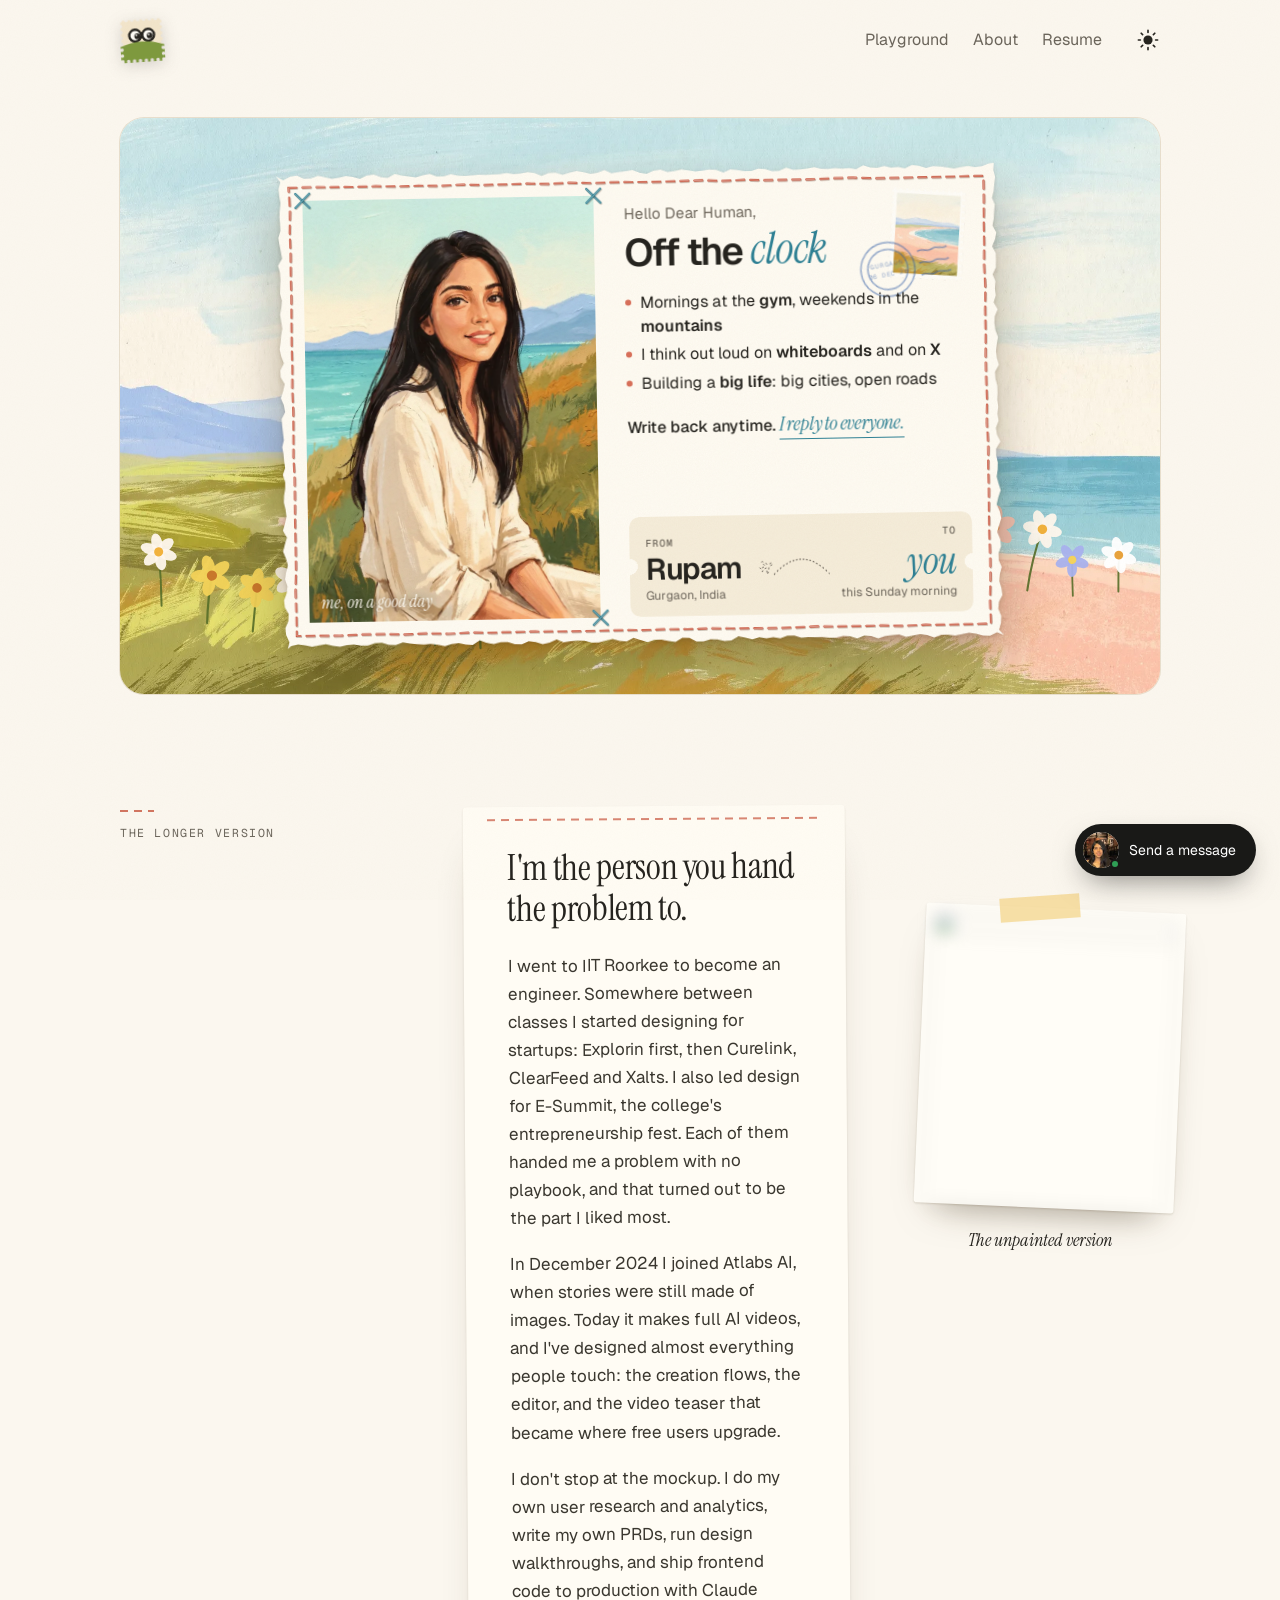
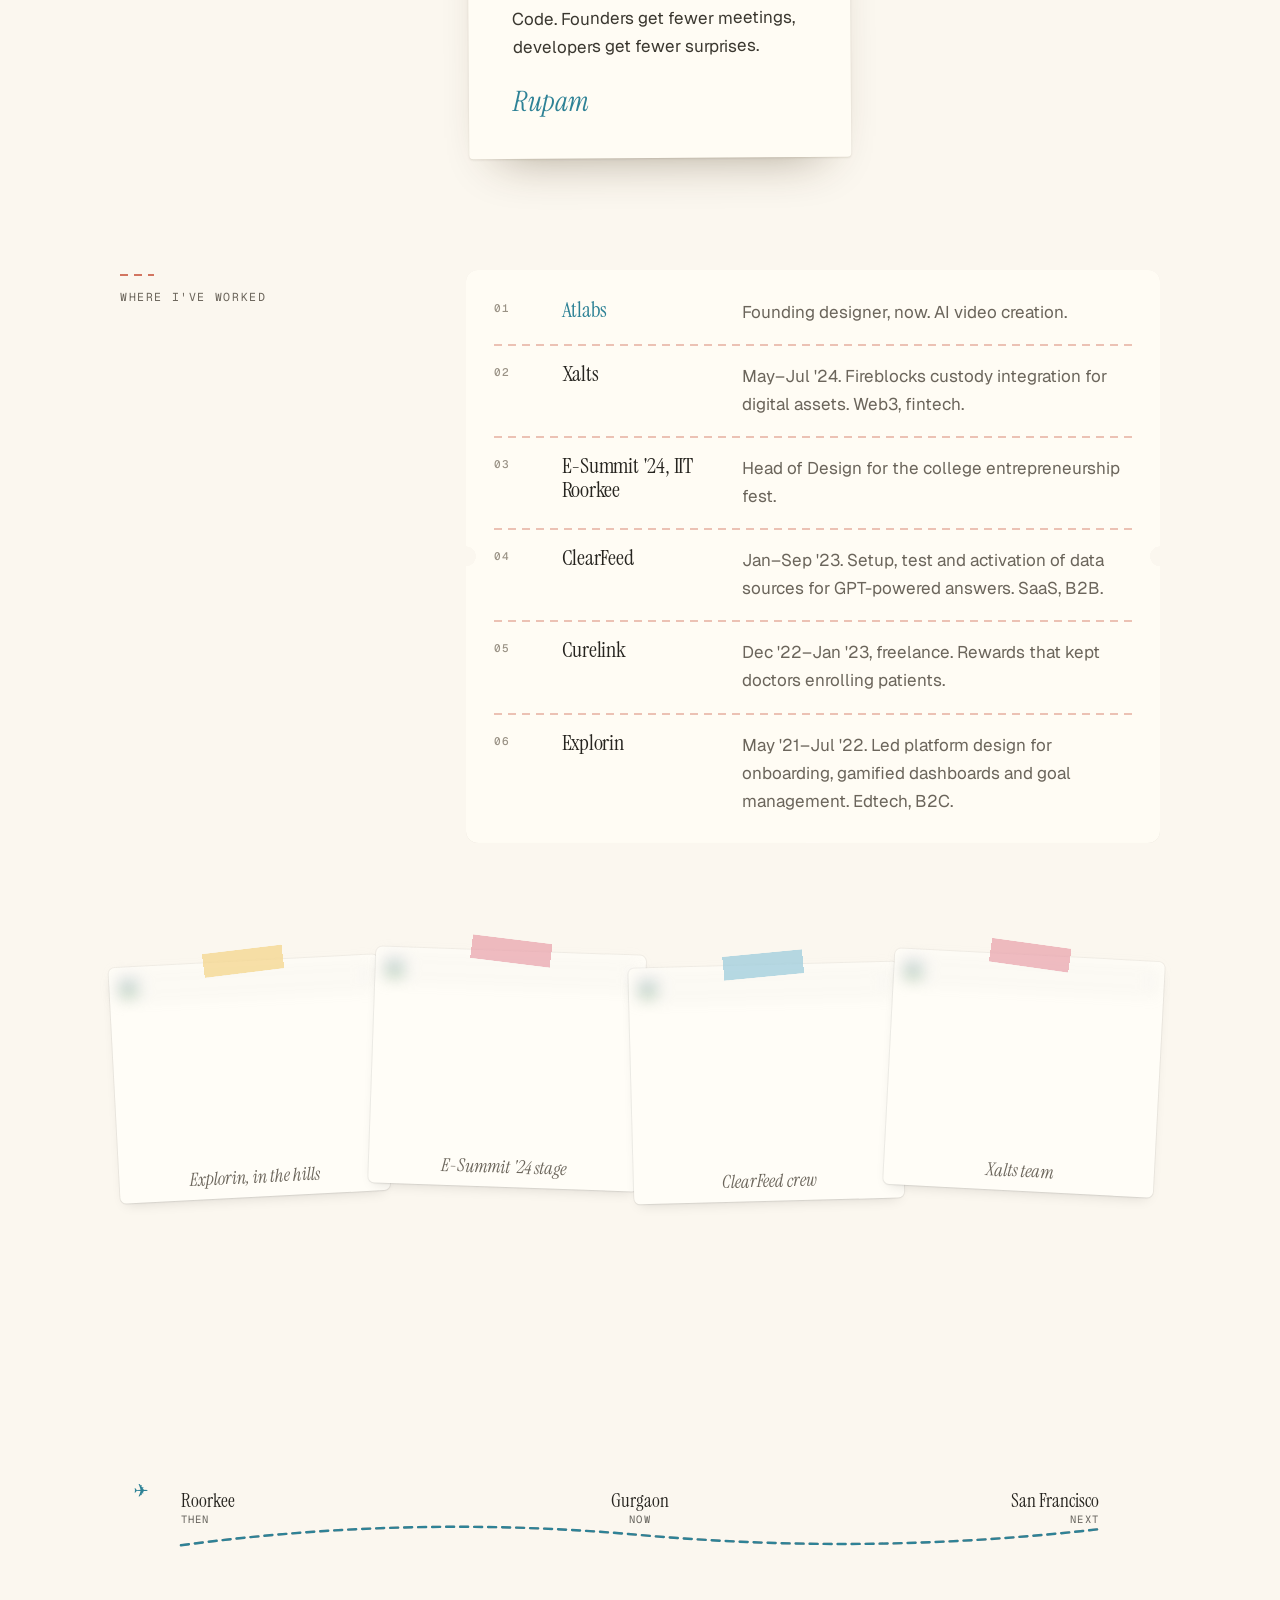
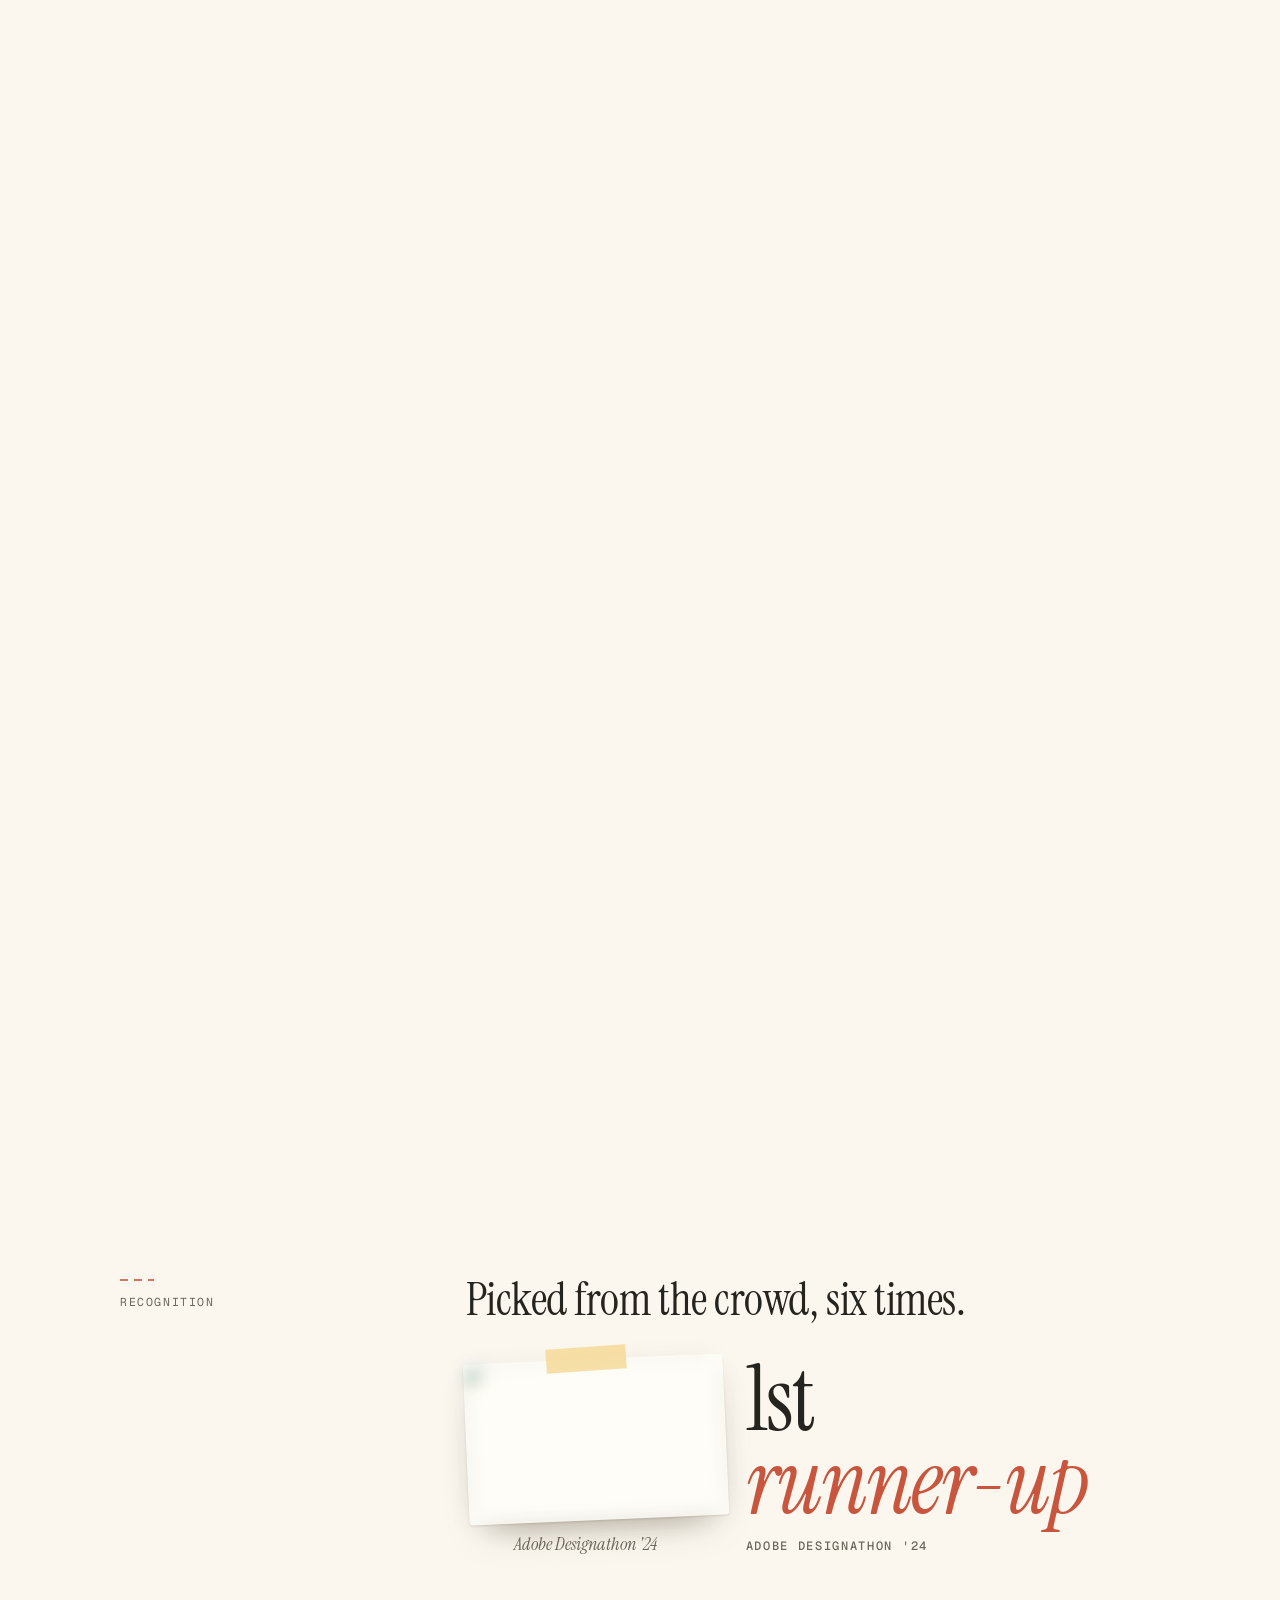
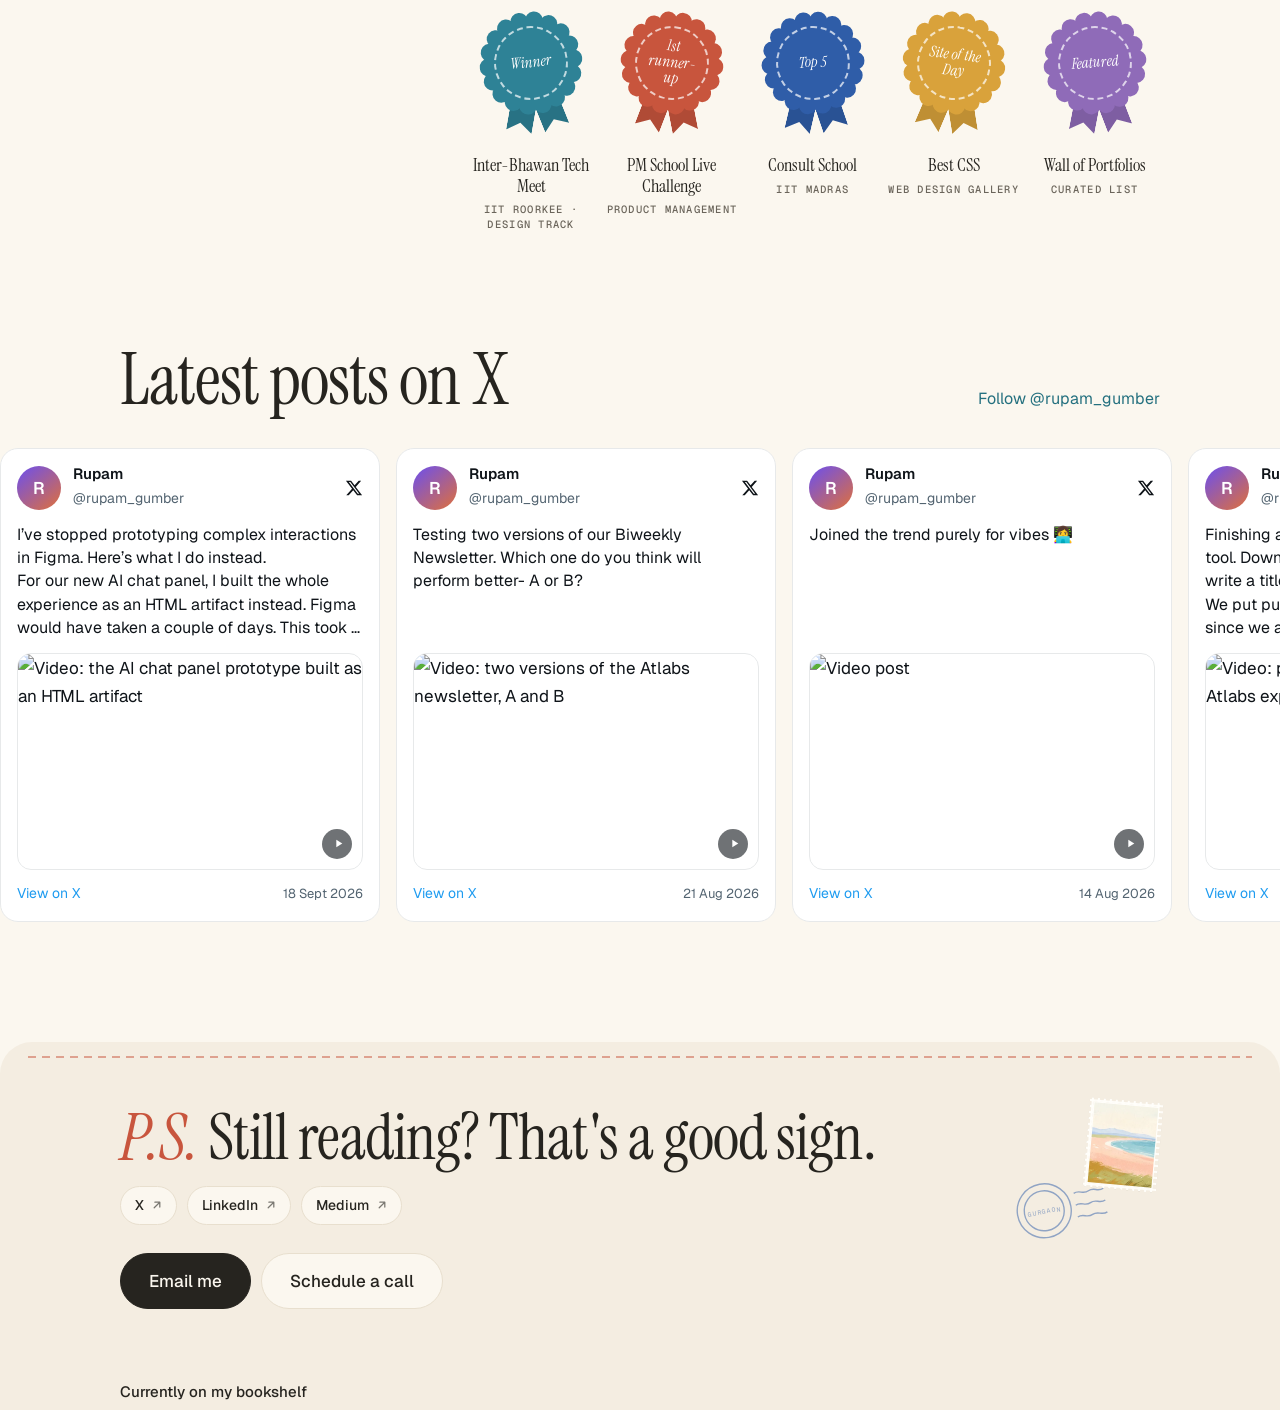
==== commit ed1e76f4: "Fresh pre-rendered pages (no old site flash), hero in heading font and tighter, no polaroid caption," ====
--- a/about/index.html
+++ b/about/index.html
@@ -61,18 +61,51 @@
     </nav>
   </header>
   <div id="app"><main>
-<figure class="abpt" aria-label="Rupam working at an old computer in a field of flowers">
-  <img class="abpt-l" src="/img/ab-field-lav.webp" alt="" decoding="async"><img class="abpt-d" src="/img/ab-field-pop.webp" alt="" decoding="async">
-  
-</figure>
-<section class="ph ab-top"><h1 class="sr-only">About Rupam Gumber</h1>
-  <div class="ab-open"><div class="ab-left">
-    <div class="ab-motto drawn" aria-label="How I work">
-  <blockquote><p class="q">Someone who can <span class="ring">figure it out<svg viewBox="0 0 220 70" preserveAspectRatio="none" aria-hidden="true"><path d="M14 38C8 16 70 6 128 8s86 12 84 30-58 26-116 25S10 52 18 30c6-14 40-22 70-22"></path></svg></span>.</p>
-</blockquote>
-  <p class="me">Hand me a problem with no playbook and I'll dig in, ask the questions that matter, and get it done. It's the part of the job I enjoy most.</p>
-  </div></div>
-  <figure class="ab-portrait" data-asc="1"><button class="zoom" type="button" data-zoom="abPortrait" aria-label="Enlarge Rupam in front of a doodle wall"><img loading="lazy" decoding="async" src="/m/ac0e9aef0b19.webp" width="579" height="700" alt=""><canvas class="ab-asc" aria-hidden="true"></canvas></button><figcaption>Hi, that's me</figcaption></figure></div>
+<section class="pcd" aria-label="A postcard from Rupam"><h1 class="sr-only">About Rupam Gumber</h1>
+ <div class="pcd-bg" data-pcbg><img src="/img/pc-grass.webp" alt="" decoding="async"></div>
+ <canvas class="pcd-garden" data-pcgarden aria-hidden="true"></canvas>
+ <div class="pcd-stage"><div class="pcd-lift" data-pclift>
+  <article class="pcd-card" data-pccard>
+   <div class="pcd-inner">
+    <div class="pcd-photo" data-pcphoto><img src="/img/pc-me.webp" alt="Painted portrait of Rupam sitting on a grassy hill by the sea" decoding="async"><span class="cap">me, on a good day</span></div>
+    <div class="pcd-back">
+     <div class="pcd-stamp"><img src="/img/pc-stamp.webp" alt=""></div>
+     <svg class="pcd-pmark" viewBox="0 0 96 64" aria-hidden="true"><g fill="none" stroke="#2F5DA8" stroke-width="1.4"><circle cx="32" cy="32" r="27"/><circle cx="32" cy="32" r="20"/><path d="M64 20c6-3 9 3 15 0s9 3 15 0M64 32c6-3 9 3 15 0s9 3 15 0M64 44c6-3 9 3 15 0s9 3 15 0"/></g><text x="32" y="29" text-anchor="middle" font-family="Geist Mono,monospace" font-size="6.2" fill="#2F5DA8" letter-spacing=".8">GURGAON</text><text data-pcdate x="32" y="39" text-anchor="middle" font-family="Geist Mono,monospace" font-size="6.2" fill="#2F5DA8" letter-spacing=".5">22 NOV 26</text></svg>
+     <div class="pcd-msg">
+      <p class="hello">Hello Dear Human,</p>
+      <p class="meet">Off the <span class="f">clock</span></p>
+      <ul>
+       <li><i></i><span>Mornings at the <b>gym</b>, weekends in the <b>mountains</b></span></li>
+       <li><i></i><span>I think out loud on <b>whiteboards</b> and on <b>X</b></span></li>
+       <li><i></i><span>Building a <b>big life</b>: big cities, open roads</span></li>
+      </ul>
+      <p class="take">Write back anytime. <a class="f" href="mailto:rupamuxdesign@gmail.com">I reply to everyone.</a></p>
+     </div>
+     <div class="pcd-pass">
+      <div><small>From</small><b>Rupam</b><span>Gurgaon, India</span></div>
+      <div class="fly"><svg viewBox="0 0 120 30" preserveAspectRatio="none"><path d="M2 24 Q 60 -6 118 24"/></svg><svg class="pl" viewBox="0 0 24 24" fill="currentColor"><path d="M21 16v-2l-8-5V3.5a1.5 1.5 0 0 0-3 0V9l-8 5v2l8-2.5V19l-2 1.5V22l3.5-1 3.5 1v-1.5L13 19v-5.5z" transform="rotate(90 12 12)"/></svg></div>
+      <div class="to"><small>To</small><b>you</b><span data-pcto>this week</span></div>
+     </div>
+    </div>
+   </div>
+   <svg class="pcd-threads" data-pcthreads aria-hidden="true"></svg>
+   <div class="pcd-shade"></div><div class="pcd-shine"></div>
+  </article>
+ </div></div>
+ <a class="pcd-cue" href="#story" data-pccue>Read the longer version <svg viewBox="0 0 16 16" fill="none" stroke="currentColor" stroke-width="1.8" stroke-linecap="round"><path d="M8 3v10M3.5 8.5 8 13l4.5-4.5"/></svg></a>
+</section>
+
+<section class="sec pcd-story" id="story"><h2 class="lab">The longer version</h2>
+ <div class="st-grid">
+  <div class="text st-text">
+   <p class="st-lead">I'm the person you hand the problem to.</p>
+   <p>I went to IIT Roorkee to become an engineer. Somewhere between classes I started designing for startups: Explorin first, then Curelink, ClearFeed and Xalts. I also led design for E-Summit, the college's entrepreneurship fest. Each of them handed me a problem with no playbook, and that turned out to be the part I liked most.</p>
+   <p>In December 2024 I joined Atlabs AI, when stories were still made of images. Today it makes full AI videos, and I've designed almost everything people touch: the creation flows, the editor, and the video teaser that became where free users upgrade.</p>
+   <p>I don't stop at the mockup. I do my own user research and analytics, write my own PRDs, run design walkthroughs, and ship frontend code to production with Claude Code. Founders get fewer meetings, developers get fewer surprises.</p>
+   <p class="st-sign">Rupam</p>
+  </div>
+  <figure class="ab-portrait st-photo"><button class="zoom" type="button" data-zoom="abPortrait" aria-label="Enlarge Rupam in front of a doodle wall"><img loading="lazy" decoding="async" src="/m/47f174aa4ff4.webp#abPortrait" width="579" height="700" alt=""></button><figcaption>The unpainted version</figcaption></figure>
+ </div>
 </section>
 
 <section class="sec"><h2 class="lab">Where I've worked</h2><div class="ab-list">
@@ -85,80 +118,83 @@
 </div></section>
 
 <section aria-label="Photos from along the way"><div class="ab-strip">
-  <figure class="snap" style="--r:-3deg;--y:6px"><button class="zoom" type="button" data-zoom="abExplorin" aria-label="Enlarge The Explorin team in the hills"><img loading="lazy" decoding="async" src="/m/9dbb219217a4.webp" width="790" height="552" alt=""><figcaption>Explorin, in the hills</figcaption></button></figure>
-  <figure class="snap" style="--r:2deg;--y:-4px"><button class="zoom" type="button" data-zoom="abEsummit" aria-label="Enlarge On stage at E-Summit '24, IIT Roorkee"><img loading="lazy" decoding="async" src="/m/5d62b5e132ef.webp" width="1000" height="742" alt=""><figcaption>E-Summit '24 stage</figcaption></button></figure>
-  <figure class="snap" style="--r:-1.5deg;--y:10px"><button class="zoom" type="button" data-zoom="abClearfeed" aria-label="Enlarge The ClearFeed team"><img loading="lazy" decoding="async" src="/m/bf537f00a76f.webp" width="1000" height="665" alt=""><figcaption>ClearFeed crew</figcaption></button></figure>
-  <figure class="snap" style="--r:3deg;--y:0px"><button class="zoom" type="button" data-zoom="abXalts" aria-label="Enlarge The Xalts team"><img loading="lazy" decoding="async" src="/m/3ba68f3b3ddd.webp" width="1000" height="736" alt=""><figcaption>Xalts team</figcaption></button></figure>
+  <figure class="snap" style="--r:-3deg;--y:6px"><button class="zoom" type="button" data-zoom="abExplorin" aria-label="Enlarge The Explorin team in the hills"><img loading="lazy" decoding="async" src="/m/0180cef3762e.webp#abExplorin" width="790" height="552" alt="" loading="lazy"><figcaption>Explorin, in the hills</figcaption></button></figure>
+  <figure class="snap" style="--r:2deg;--y:-4px"><button class="zoom" type="button" data-zoom="abEsummit" aria-label="Enlarge On stage at E-Summit '24, IIT Roorkee"><img loading="lazy" decoding="async" src="/m/4459baac3b38.webp#abEsummit" width="1000" height="742" alt="" loading="lazy"><figcaption>E-Summit '24 stage</figcaption></button></figure>
+  <figure class="snap" style="--r:-1.5deg;--y:10px"><button class="zoom" type="button" data-zoom="abClearfeed" aria-label="Enlarge The ClearFeed team"><img loading="lazy" decoding="async" src="/m/12f7e0a9b0e2.webp#abClearfeed" width="1000" height="665" alt="" loading="lazy"><figcaption>ClearFeed crew</figcaption></button></figure>
+  <figure class="snap" style="--r:3deg;--y:0px"><button class="zoom" type="button" data-zoom="abXalts" aria-label="Enlarge The Xalts team"><img loading="lazy" decoding="async" src="/m/75b0ec073125.webp#abXalts" width="1000" height="736" alt="" loading="lazy"><figcaption>Xalts team</figcaption></button></figure>
 </div></section>
 
-<section class="jr" data-jr="" aria-label="Roorkee, then Gurgaon, next San Francisco" data-wired="1" style="margin-bottom: -179.375px; margin-top: -179.375px;">
+<section class="jr" data-jr aria-label="Roorkee, then Gurgaon, next San Francisco">
   <div class="jr-stick">
     <div class="jr-route" aria-hidden="true">
-      <svg viewBox="0 0 1000 60" preserveAspectRatio="none"><path class="jr-path" d="M40 44 Q270 2 500 30 T960 22"></path><path class="jr-done" d="M40 44 Q270 2 500 30 T960 22" style="stroke-dasharray: 2, 7;"></path></svg>
+      <svg viewBox="0 0 1000 60" preserveAspectRatio="none"><path class="jr-path" d="M40 44 Q270 2 500 30 T960 22"/><path class="jr-done" d="M40 44 Q270 2 500 30 T960 22"/></svg>
       <span class="jr-pin first" style="left:4%">Roorkee<i>then</i></span><span class="jr-pin" style="left:50%">Gurgaon<i>now</i></span><span class="jr-pin last" style="left:96%">San Francisco<i>next</i></span>
-      <span class="jr-plane" data-jrplane="">✈︎</span>
+      <span class="jr-plane" data-jrplane>✈︎</span>
     </div>
-    <canvas class="jr-cv" data-jrcv="" role="img" aria-label="Photos that form out of scattered dots as you scroll: IIT Roorkee at dawn, Golf Course Road in Gurgaon at sunset, and the Golden Gate Bridge in San Francisco" width="1400" height="594"></canvas>
+    <canvas class="jr-cv" data-jrcv role="img" aria-label="Photos that form out of scattered dots as you scroll: IIT Roorkee at dawn, Golf Course Road in Gurgaon at sunset, and the Golden Gate Bridge in San Francisco"></canvas>
   </div>
 </section>
 
-<section class="sec"><h2 class="lab">Recognition</h2><div class="ab-rec">
-  <figure class="ab-award"><button class="zoom" type="button" data-zoom="abDesignathon" aria-label="Enlarge Rupam with the Adobe Designathon '24 award"><img loading="lazy" decoding="async" src="/m/9e707b3615b3.webp" width="619" height="1100" alt=""></button><figcaption>Adobe Designathon '24</figcaption></figure>
-  <ul class="ab-awards">
-    <li><b>Adobe Designathon '24</b><span>First runner-up</span></li>
-    <li><b>Best CSS</b><span>Site of the Day</span></li>
-    <li><b>Inter-Bhawan Tech Meet, IIT Roorkee</b><span>Winner, Design track</span></li>
-    <li><b>Consult School, IIT Madras</b><span>Top 5</span></li>
-    <li><b>PM School Live Challenge</b><span>First runner-up</span></li>
-    <li><b>Wall of Portfolios</b><span>Featured</span></li>
-  </ul>
+<section class="sec rec2"><h2 class="lab">Recognition</h2><div>
+ <p class="rec-lead">Picked from the crowd, six times.</p>
+ <div class="rec-hero">
+  <figure class="ab-award"><button class="zoom" type="button" data-zoom="abDesignathon" aria-label="Enlarge Rupam with the Adobe Designathon '24 award"><img loading="lazy" decoding="async" src="/m/345da5046ecc.webp#abDesignathon" width="619" height="1100" alt=""></button><figcaption>Adobe Designathon '24</figcaption></figure>
+  <div><p class="big">1st<br><em>runner-up</em></p><p class="k">Adobe Designathon '24</p></div>
+ </div>
+ <ul class="ros-grid">
+  <li><span class="ros" style="--c:#2E8296;--t:-6deg"><i></i><u></u><em>Winner</em></span><b>Inter-Bhawan Tech Meet</b><small>IIT Roorkee · Design track</small></li>
+  <li><span class="ros" style="--c:#C8553D;--t:5deg"><i></i><u></u><em>1st runner-up</em></span><b>PM School Live Challenge</b><small>Product management</small></li>
+  <li><span class="ros" style="--c:#2F5DA8;--t:-3deg"><i></i><u></u><em>Top 5</em></span><b>Consult School</b><small>IIT Madras</small></li>
+  <li><span class="ros" style="--c:#D9A23B;--t:7deg"><i></i><u></u><em>Site of the Day</em></span><b>Best CSS</b><small>Web design gallery</small></li>
+  <li><span class="ros" style="--c:#8F6BB8;--t:-5deg"><i></i><u></u><em>Featured</em></span><b>Wall of Portfolios</b><small>Curated list</small></li>
+ </ul>
 </div></section>
-<section class="sec"><h2 class="lab">Off the screen</h2><p class="text" style="margin:0">Most mornings I'm in the gym. Whenever the calendar allows, I'm in the mountains. Both teach the same thing design does: small, honest progress beats one heroic day.</p></section>
+
 <section class="onx bigsec" id="s-x">
-  <div class="xh" data-xh="" style="height: 2698px;"><div class="xh-stick" data-xhstick="" style="top: 157px;">
+  <div class="xh" data-xh><div class="xh-stick" data-xhstick>
    <div class="xhd"><h2>Latest posts on X</h2><a href="https://x.com/rupam_gumber" target="_blank" rel="noopener">Follow @rupam_gumber</a></div>
-   <div class="xh-view" data-xhview="" style="margin-left: -130px; padding-right: 130px; padding-left: 130px; --xp: 130px;"><div class="xh-track" data-xhtrack="" style="transform: translate3d(0px, 0px, 0px);"><a class="xpost" href="https://x.com/rupam_gumber/status/2100954755304652985" target="_blank" rel="noopener">
-  <div class="xhead"><span class="xav" aria-hidden="true">R</span><span><span class="xname">Rupam</span><span class="xhandle">@rupam_gumber</span></span><svg class="xlogo" viewBox="0 0 24 24" aria-hidden="true"><path fill="#0F1419" d="M18.244 2.25h3.308l-7.227 8.26 8.502 11.24H16.17l-5.214-6.817L4.99 21.75H1.68l7.73-8.835L1.254 2.25H8.08l4.713 6.231zm-1.161 17.52h1.833L7.084 4.126H5.117z"></path></svg></div>
+   <div class="xh-view" data-xhview><div class="xh-track" data-xhtrack><a class="xpost" href="https://x.com/rupam_gumber/status/2100954755304652985" target="_blank" rel="noopener">
+  <div class="xhead"><span class="xav" aria-hidden="true">R</span><span><span class="xname">Rupam</span><span class="xhandle">@rupam_gumber</span></span><svg class="xlogo" viewBox="0 0 24 24" aria-hidden="true"><path fill="#0F1419" d="M18.244 2.25h3.308l-7.227 8.26 8.502 11.24H16.17l-5.214-6.817L4.99 21.75H1.68l7.73-8.835L1.254 2.25H8.08l4.713 6.231zm-1.161 17.52h1.833L7.084 4.126H5.117z"/></svg></div>
   <div class="xtext">I’ve stopped prototyping complex interactions in Figma. Here’s what I do instead.<br><br>For our new AI chat panel, I built the whole experience as an HTML artifact instead. Figma would have taken a couple of days. This took a few hours.</div>
-  <div class="xmedia"><div class="xmwrap vid"><img loading="lazy" decoding="async" src="/img/xp1.webp" alt="Video: the AI chat panel prototype built as an HTML artifact"><span class="xplay" aria-hidden="true"><svg viewBox="0 0 24 24"><path d="M8 5v14l11-7z" fill="#fff"></path></svg></span></div></div>
+  <div class="xmedia"><div class="xmwrap vid"><img loading="lazy" decoding="async" src="/img/xp1.webp" alt="Video: the AI chat panel prototype built as an HTML artifact"><span class="xplay" aria-hidden="true"><svg viewBox="0 0 24 24"><path d="M8 5v14l11-7z" fill="#fff"/></svg></span></div></div>
   <div class="xfoot"><span>View on X</span><time>18 Sept 2026</time></div>
 </a><a class="xpost" href="https://x.com/rupam_gumber/status/2090809973295264018" target="_blank" rel="noopener">
-  <div class="xhead"><span class="xav" aria-hidden="true">R</span><span><span class="xname">Rupam</span><span class="xhandle">@rupam_gumber</span></span><svg class="xlogo" viewBox="0 0 24 24" aria-hidden="true"><path fill="#0F1419" d="M18.244 2.25h3.308l-7.227 8.26 8.502 11.24H16.17l-5.214-6.817L4.99 21.75H1.68l7.73-8.835L1.254 2.25H8.08l4.713 6.231zm-1.161 17.52h1.833L7.084 4.126H5.117z"></path></svg></div>
+  <div class="xhead"><span class="xav" aria-hidden="true">R</span><span><span class="xname">Rupam</span><span class="xhandle">@rupam_gumber</span></span><svg class="xlogo" viewBox="0 0 24 24" aria-hidden="true"><path fill="#0F1419" d="M18.244 2.25h3.308l-7.227 8.26 8.502 11.24H16.17l-5.214-6.817L4.99 21.75H1.68l7.73-8.835L1.254 2.25H8.08l4.713 6.231zm-1.161 17.52h1.833L7.084 4.126H5.117z"/></svg></div>
   <div class="xtext">Testing two versions of our Biweekly Newsletter. Which one do you think will perform better- A or B?</div>
-  <div class="xmedia"><div class="xmwrap vid"><img loading="lazy" decoding="async" src="/img/xp2.webp" alt="Video: two versions of the Atlabs newsletter, A and B"><span class="xplay" aria-hidden="true"><svg viewBox="0 0 24 24"><path d="M8 5v14l11-7z" fill="#fff"></path></svg></span></div></div>
+  <div class="xmedia"><div class="xmwrap vid"><img loading="lazy" decoding="async" src="/img/xp2.webp" alt="Video: two versions of the Atlabs newsletter, A and B"><span class="xplay" aria-hidden="true"><svg viewBox="0 0 24 24"><path d="M8 5v14l11-7z" fill="#fff"/></svg></span></div></div>
   <div class="xfoot"><span>View on X</span><time>21 Aug 2026</time></div>
 </a><a class="xpost" href="https://x.com/rupam_gumber/status/2088251735584514325" target="_blank" rel="noopener">
-  <div class="xhead"><span class="xav" aria-hidden="true">R</span><span><span class="xname">Rupam</span><span class="xhandle">@rupam_gumber</span></span><svg class="xlogo" viewBox="0 0 24 24" aria-hidden="true"><path fill="#0F1419" d="M18.244 2.25h3.308l-7.227 8.26 8.502 11.24H16.17l-5.214-6.817L4.99 21.75H1.68l7.73-8.835L1.254 2.25H8.08l4.713 6.231zm-1.161 17.52h1.833L7.084 4.126H5.117z"></path></svg></div>
+  <div class="xhead"><span class="xav" aria-hidden="true">R</span><span><span class="xname">Rupam</span><span class="xhandle">@rupam_gumber</span></span><svg class="xlogo" viewBox="0 0 24 24" aria-hidden="true"><path fill="#0F1419" d="M18.244 2.25h3.308l-7.227 8.26 8.502 11.24H16.17l-5.214-6.817L4.99 21.75H1.68l7.73-8.835L1.254 2.25H8.08l4.713 6.231zm-1.161 17.52h1.833L7.084 4.126H5.117z"/></svg></div>
   <div class="xtext">Joined the trend purely for vibes 👩‍💻</div>
-  <div class="xmedia"><div class="xmwrap vid"><img loading="lazy" decoding="async" src="/img/xp3.webp" alt="Video post"><span class="xplay" aria-hidden="true"><svg viewBox="0 0 24 24"><path d="M8 5v14l11-7z" fill="#fff"></path></svg></span></div></div>
+  <div class="xmedia"><div class="xmwrap vid"><img loading="lazy" decoding="async" src="/img/xp3.webp" alt="Video post"><span class="xplay" aria-hidden="true"><svg viewBox="0 0 24 24"><path d="M8 5v14l11-7z" fill="#fff"/></svg></span></div></div>
   <div class="xfoot"><span>View on X</span><time>14 Aug 2026</time></div>
 </a><a class="xpost" href="https://x.com/rupam_gumber/status/2087605939100926133" target="_blank" rel="noopener">
-  <div class="xhead"><span class="xav" aria-hidden="true">R</span><span><span class="xname">Rupam</span><span class="xhandle">@rupam_gumber</span></span><svg class="xlogo" viewBox="0 0 24 24" aria-hidden="true"><path fill="#0F1419" d="M18.244 2.25h3.308l-7.227 8.26 8.502 11.24H16.17l-5.214-6.817L4.99 21.75H1.68l7.73-8.835L1.254 2.25H8.08l4.713 6.231zm-1.161 17.52h1.833L7.084 4.126H5.117z"></path></svg></div>
+  <div class="xhead"><span class="xav" aria-hidden="true">R</span><span><span class="xname">Rupam</span><span class="xhandle">@rupam_gumber</span></span><svg class="xlogo" viewBox="0 0 24 24" aria-hidden="true"><path fill="#0F1419" d="M18.244 2.25h3.308l-7.227 8.26 8.502 11.24H16.17l-5.214-6.817L4.99 21.75H1.68l7.73-8.835L1.254 2.25H8.08l4.713 6.231zm-1.161 17.52h1.833L7.084 4.126H5.117z"/></svg></div>
   <div class="xtext">Finishing a video used to mean leaving the tool. Download → open YouTube → upload → write a title → hunt for a thumbnail.<br><br>We put publishing inside the export panel. And since we already have the full context, the title &amp; description write themselves, one click thumbnail gen.</div>
-  <div class="xmedia"><div class="xmwrap vid"><img loading="lazy" decoding="async" src="/img/xp4.webp" alt="Video: publishing to YouTube from the Atlabs export panel"><span class="xplay" aria-hidden="true"><svg viewBox="0 0 24 24"><path d="M8 5v14l11-7z" fill="#fff"></path></svg></span></div></div>
+  <div class="xmedia"><div class="xmwrap vid"><img loading="lazy" decoding="async" src="/img/xp4.webp" alt="Video: publishing to YouTube from the Atlabs export panel"><span class="xplay" aria-hidden="true"><svg viewBox="0 0 24 24"><path d="M8 5v14l11-7z" fill="#fff"/></svg></span></div></div>
   <div class="xfoot"><span>View on X</span><time>12 Aug 2026</time></div>
 </a><a class="xpost" href="https://x.com/rupam_gumber/status/1953758630161133768" target="_blank" rel="noopener">
-  <div class="xhead"><span class="xav" aria-hidden="true">R</span><span><span class="xname">Rupam</span><span class="xhandle">@rupam_gumber</span></span><svg class="xlogo" viewBox="0 0 24 24" aria-hidden="true"><path fill="#0F1419" d="M18.244 2.25h3.308l-7.227 8.26 8.502 11.24H16.17l-5.214-6.817L4.99 21.75H1.68l7.73-8.835L1.254 2.25H8.08l4.713 6.231zm-1.161 17.52h1.833L7.084 4.126H5.117z"></path></svg></div>
+  <div class="xhead"><span class="xav" aria-hidden="true">R</span><span><span class="xname">Rupam</span><span class="xhandle">@rupam_gumber</span></span><svg class="xlogo" viewBox="0 0 24 24" aria-hidden="true"><path fill="#0F1419" d="M18.244 2.25h3.308l-7.227 8.26 8.502 11.24H16.17l-5.214-6.817L4.99 21.75H1.68l7.73-8.835L1.254 2.25H8.08l4.713 6.231zm-1.161 17.52h1.833L7.084 4.126H5.117z"/></svg></div>
   <div class="xtext">Went to the IITR Gurgaon meetup last Saturday. Caught up with old friends, met some amazing folks, and left with a lot to reflect on.<br><br>Big thanks to the organisers — and to @vaibhavrawat for the real talk on designing in early-stage and working as Founding Designer. 🙌</div>
   <div class="xmedia"><div class="xmwrap"><img loading="lazy" decoding="async" src="/img/xp5.webp" alt="Photo from the IIT Roorkee alumni meetup in Gurgaon"></div></div>
   <div class="xfoot"><span>View on X</span><time>8 Aug 2025</time></div>
 </a><a class="xpost" href="https://x.com/rupam_gumber/status/1953364797828841955" target="_blank" rel="noopener">
-  <div class="xhead"><span class="xav" aria-hidden="true">R</span><span><span class="xname">Rupam</span><span class="xhandle">@rupam_gumber</span></span><svg class="xlogo" viewBox="0 0 24 24" aria-hidden="true"><path fill="#0F1419" d="M18.244 2.25h3.308l-7.227 8.26 8.502 11.24H16.17l-5.214-6.817L4.99 21.75H1.68l7.73-8.835L1.254 2.25H8.08l4.713 6.231zm-1.161 17.52h1.833L7.084 4.126H5.117z"></path></svg></div>
+  <div class="xhead"><span class="xav" aria-hidden="true">R</span><span><span class="xname">Rupam</span><span class="xhandle">@rupam_gumber</span></span><svg class="xlogo" viewBox="0 0 24 24" aria-hidden="true"><path fill="#0F1419" d="M18.244 2.25h3.308l-7.227 8.26 8.502 11.24H16.17l-5.214-6.817L4.99 21.75H1.68l7.73-8.835L1.254 2.25H8.08l4.713 6.231zm-1.161 17.52h1.833L7.084 4.126H5.117z"/></svg></div>
   <div class="xtext">Office vibe for Today! Love when it starts getting colorful. @AtlabsAI</div>
   <div class="xmedia"><div class="xmwrap"><img loading="lazy" decoding="async" src="/img/xp6.webp" alt="Photo of the Atlabs office"></div></div>
   <div class="xfoot"><span>View on X</span><time>7 Aug 2025</time></div>
 </a><a class="xpost" href="https://x.com/rupam_gumber/status/1849424455422107826" target="_blank" rel="noopener">
-  <div class="xhead"><span class="xav" aria-hidden="true">R</span><span><span class="xname">Rupam</span><span class="xhandle">@rupam_gumber</span></span><svg class="xlogo" viewBox="0 0 24 24" aria-hidden="true"><path fill="#0F1419" d="M18.244 2.25h3.308l-7.227 8.26 8.502 11.24H16.17l-5.214-6.817L4.99 21.75H1.68l7.73-8.835L1.254 2.25H8.08l4.713 6.231zm-1.161 17.52h1.833L7.084 4.126H5.117z"></path></svg></div>
+  <div class="xhead"><span class="xav" aria-hidden="true">R</span><span><span class="xname">Rupam</span><span class="xhandle">@rupam_gumber</span></span><svg class="xlogo" viewBox="0 0 24 24" aria-hidden="true"><path fill="#0F1419" d="M18.244 2.25h3.308l-7.227 8.26 8.502 11.24H16.17l-5.214-6.817L4.99 21.75H1.68l7.73-8.835L1.254 2.25H8.08l4.713 6.231zm-1.161 17.52h1.833L7.084 4.126H5.117z"/></svg></div>
   <div class="xtext">My portfolio just got featured into wall of portfolios. What better feeling could it be, to be able of showcase your work among elite group of designers!! 🥳</div>
   <div class="xmedia"><div class="xlink"><span>wallofportfolios.in</span><b>Rupam Gumber - Wall of portfolios</b><em>Hey! check out Rupam Gumber Portfolio featured on wall of portfolios.</em></div></div>
   <div class="xfoot"><span>View on X</span><time>24 Oct 2024</time></div>
 </a><a class="xpost" href="https://x.com/rupam_gumber/status/1849059656704143732" target="_blank" rel="noopener">
-  <div class="xhead"><span class="xav" aria-hidden="true">R</span><span><span class="xname">Rupam</span><span class="xhandle">@rupam_gumber</span></span><svg class="xlogo" viewBox="0 0 24 24" aria-hidden="true"><path fill="#0F1419" d="M18.244 2.25h3.308l-7.227 8.26 8.502 11.24H16.17l-5.214-6.817L4.99 21.75H1.68l7.73-8.835L1.254 2.25H8.08l4.713 6.231zm-1.161 17.52h1.833L7.084 4.126H5.117z"></path></svg></div>
+  <div class="xhead"><span class="xav" aria-hidden="true">R</span><span><span class="xname">Rupam</span><span class="xhandle">@rupam_gumber</span></span><svg class="xlogo" viewBox="0 0 24 24" aria-hidden="true"><path fill="#0F1419" d="M18.244 2.25h3.308l-7.227 8.26 8.502 11.24H16.17l-5.214-6.817L4.99 21.75H1.68l7.73-8.835L1.254 2.25H8.08l4.713 6.231zm-1.161 17.52h1.833L7.084 4.126H5.117z"/></svg></div>
   <div class="xtext">Right? It’s wild how much creativity comes out of Roorkee, even without a formal design degree. We just kinda figure things out as we go, but it’s the best way to learn! Proud to be part of this crazy talented community 😄</div>
   <div class="xmedia"><div class="xquote"><p><b>Charmie Kapoor</b> <span>@charmiekapoor · 18 Sept 2023</span></p><p>IIT Roorkee is absolutely killing it with the talent pool it brings to our design ecosystem every year.</p></div></div>
   <div class="xfoot"><span>View on X</span><time>23 Oct 2024</time></div>
 </a></div></div>
-   <div class="xh-prog" aria-hidden="true"><i data-xhbar="" style="transform: scaleX(0);"></i></div>
+   <div class="xh-prog" aria-hidden="true"><i data-xhbar></i></div>
   </div></div>
 </section></main></div>
   <dialog class="lb" id="lb"><img alt=""><form method="dialog"><button>Close</button></form></dialog>
--- a/assets/v8.css
+++ b/assets/v8.css
@@ -63,3 +63,22 @@
   .intro.v2 .proof li:nth-child(odd){padding-left:0!important;border-left:0!important;grid-column:auto!important}
   .intro.v2 .proof b{font-size:20px!important;white-space:nowrap}
 }
+/* dark mode: meadow fades into the page at the bottom too, caption readable */
+:root[data-theme="dark"] .intro.v2::after{-webkit-mask-image:linear-gradient(to bottom,transparent 0,transparent calc(100% - 190px),#000 calc(100% - 100px),#000 calc(100% - 70px),transparent 100%)!important;mask-image:linear-gradient(to bottom,transparent 0,transparent calc(100% - 190px),#000 calc(100% - 100px),#000 calc(100% - 70px),transparent 100%)!important}
+@media (prefers-color-scheme:dark){:root:not([data-theme="light"]) .intro.v2::after{-webkit-mask-image:linear-gradient(to bottom,transparent 0,transparent calc(100% - 190px),#000 calc(100% - 100px),#000 calc(100% - 70px),transparent 100%)!important;mask-image:linear-gradient(to bottom,transparent 0,transparent calc(100% - 190px),#000 calc(100% - 100px),#000 calc(100% - 70px),transparent 100%)!important}}
+:root[data-theme="dark"] .hz-garden{-webkit-mask-image:linear-gradient(to bottom,#000 70%,transparent);mask-image:linear-gradient(to bottom,#000 70%,transparent)}
+:root[data-theme="dark"] .hm-cap{color:#6B655B!important}
+@media (prefers-color-scheme:dark){:root:not([data-theme="light"]) .hm-cap{color:#6B655B!important}}
+/* hero: both lines in the heading font, tighter */
+main:has(.intro.v2){padding-top:28px!important}
+.intro.v2 h1.lead{font-size:clamp(30px,3.2vw,46px)!important;line-height:1.12!important;margin-bottom:18px!important}
+.intro.v2 h1.lead .ask{display:block;font-family:var(--serif)!important;font-style:normal!important;font-weight:400!important;font-size:1em!important;line-height:inherit!important;letter-spacing:inherit;color:var(--mute)!important;margin:0!important}
+.intro.v2 p.sub{margin:0 0 26px!important}
+.intro.v2 .proof{padding-top:20px!important}
+.intro.v2{padding-bottom:150px!important}
+.hz-garden{bottom:-70px!important;height:200px!important}
+.hero-me{width:164px!important;top:0!important}
+@media (max-width:820px){.intro.v2{padding-bottom:130px!important}.hero-me{width:92px!important}}
+/* polaroid: no caption */
+.hero-me .hm-cap{display:none!important}
+.hero-me .hm-photo{padding-bottom:22px!important}
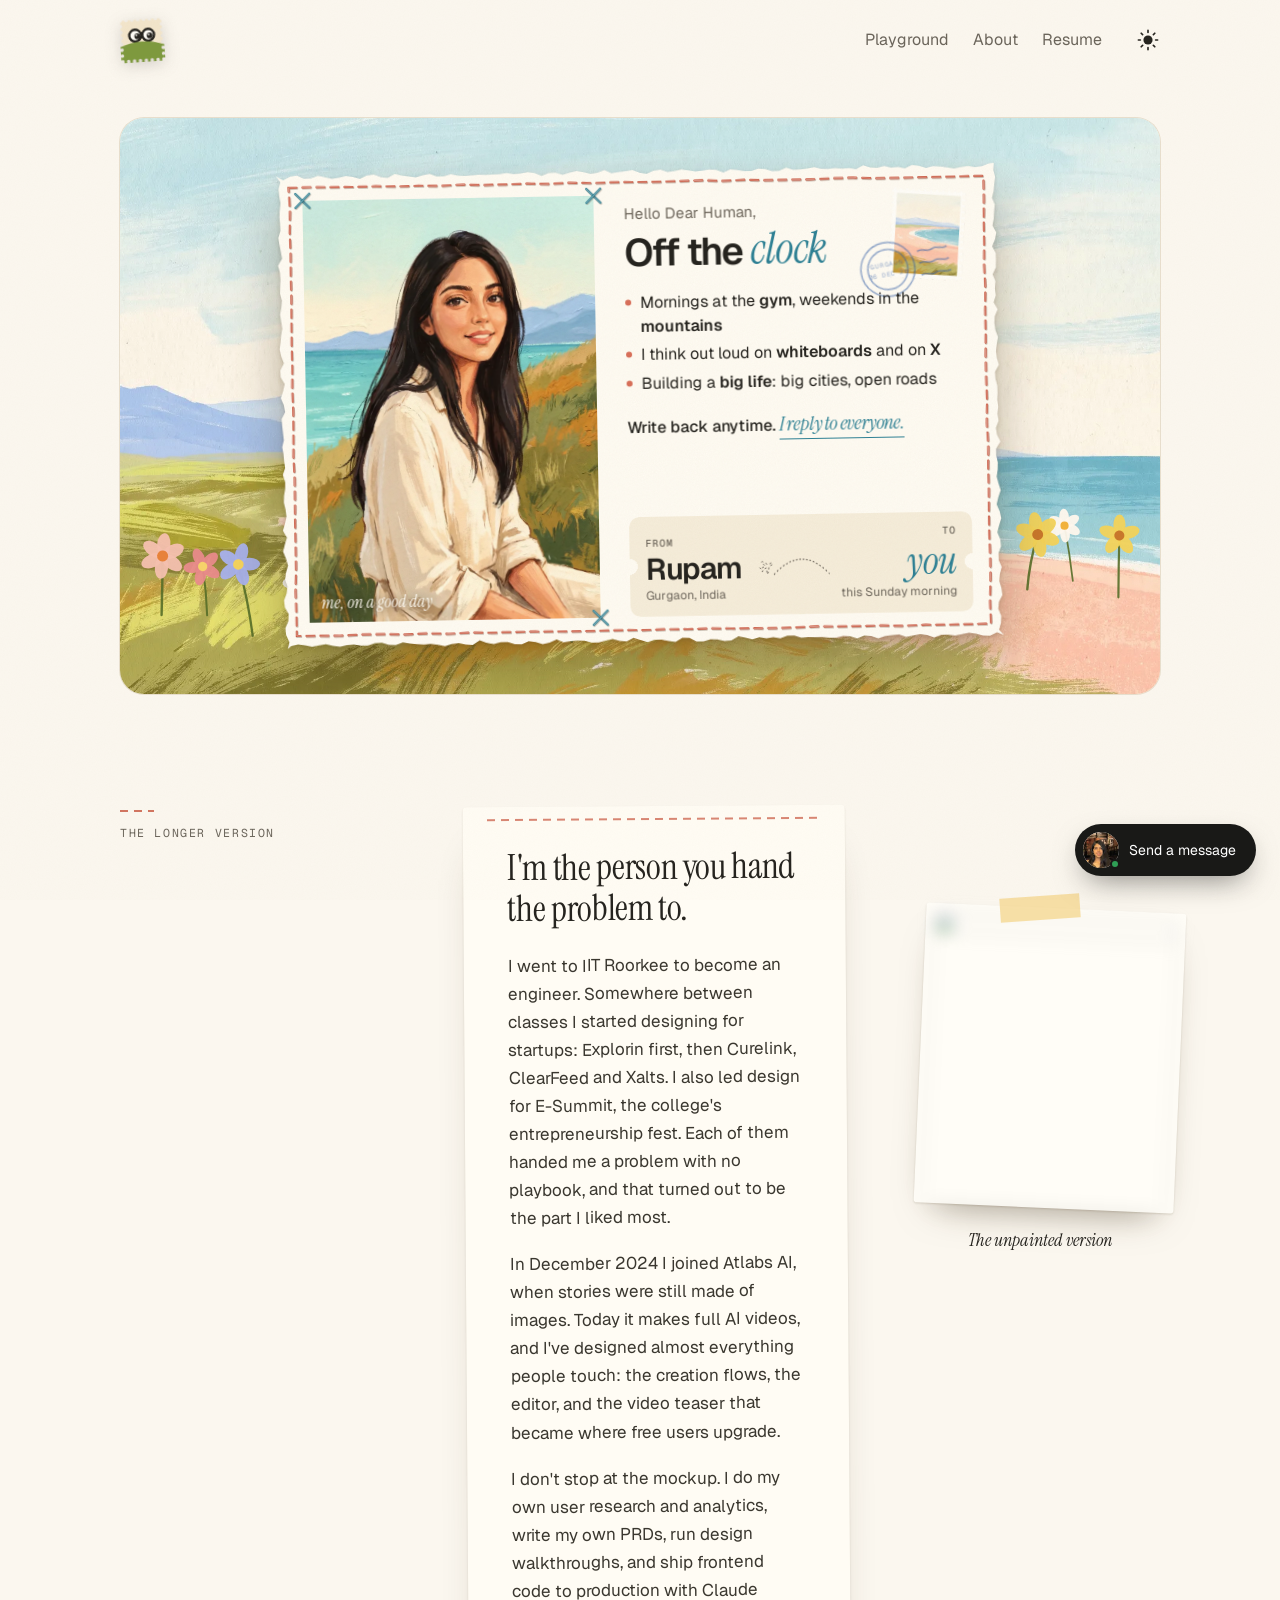
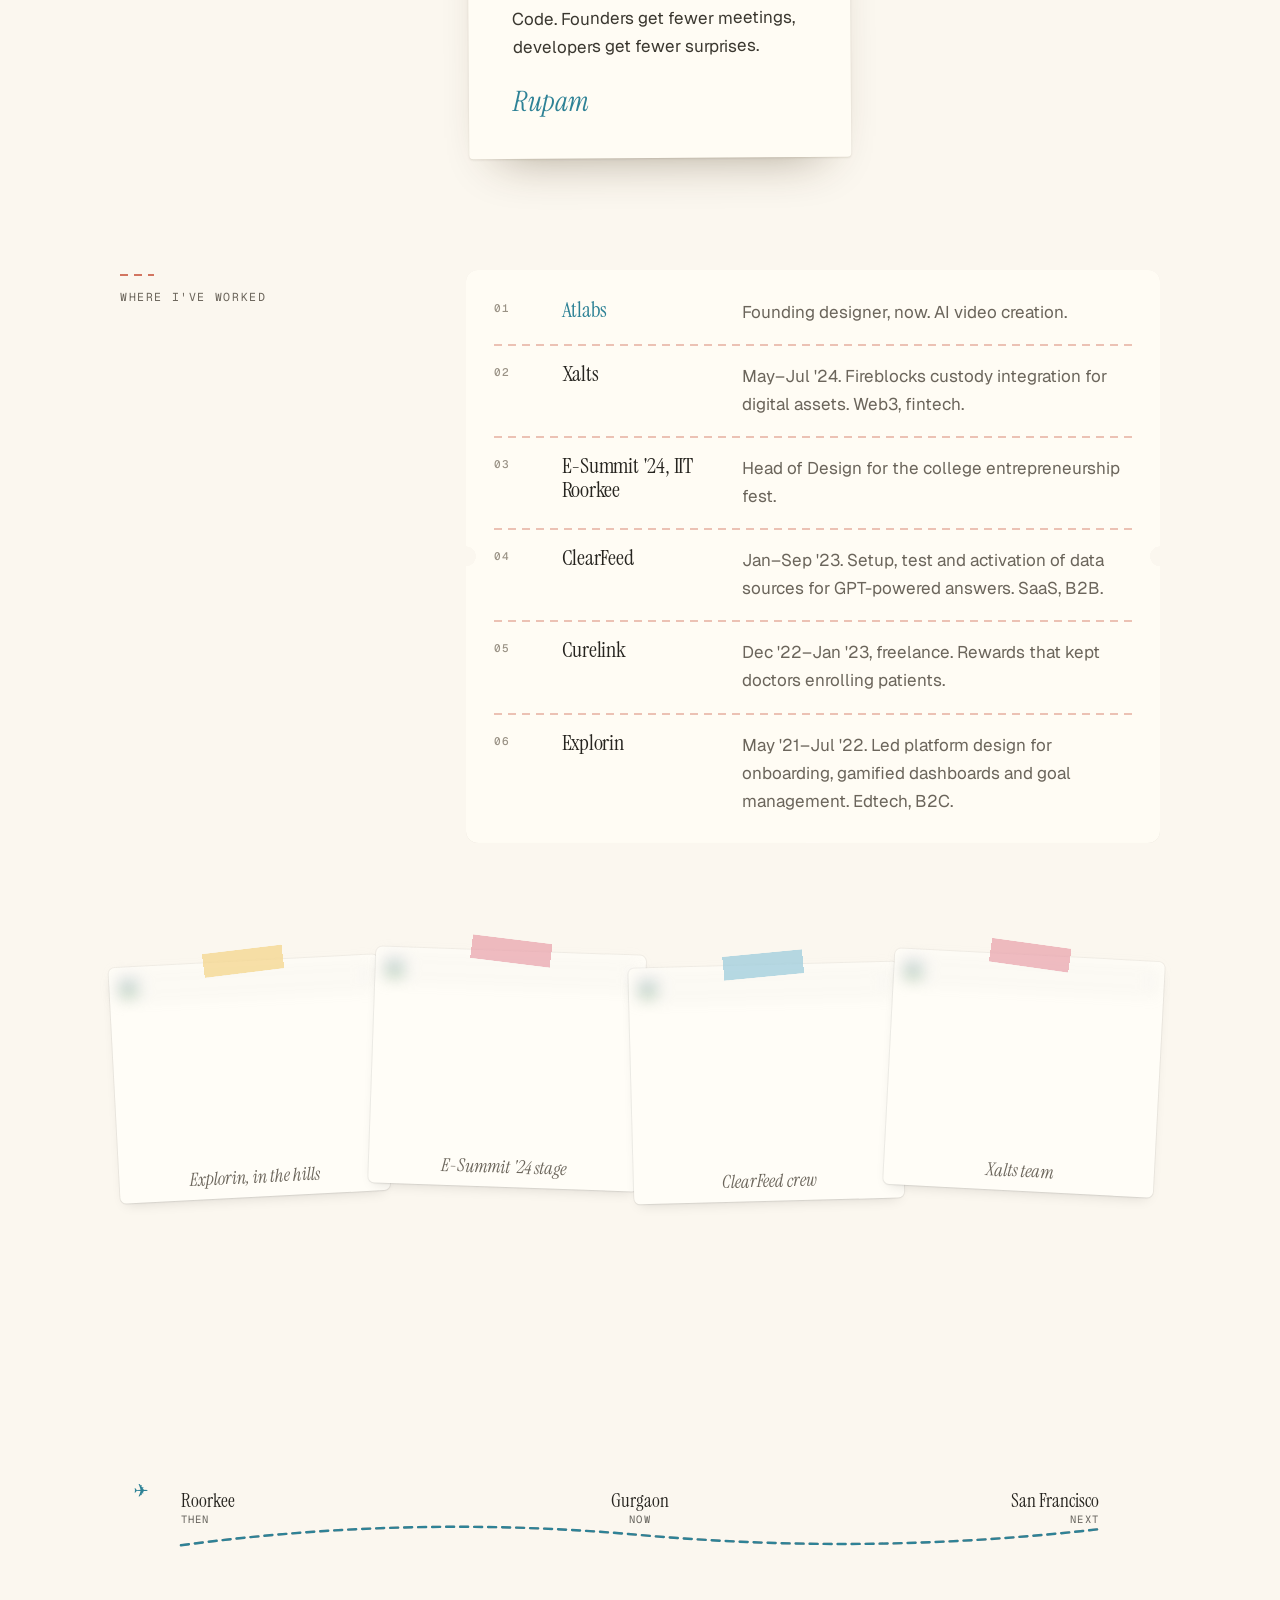
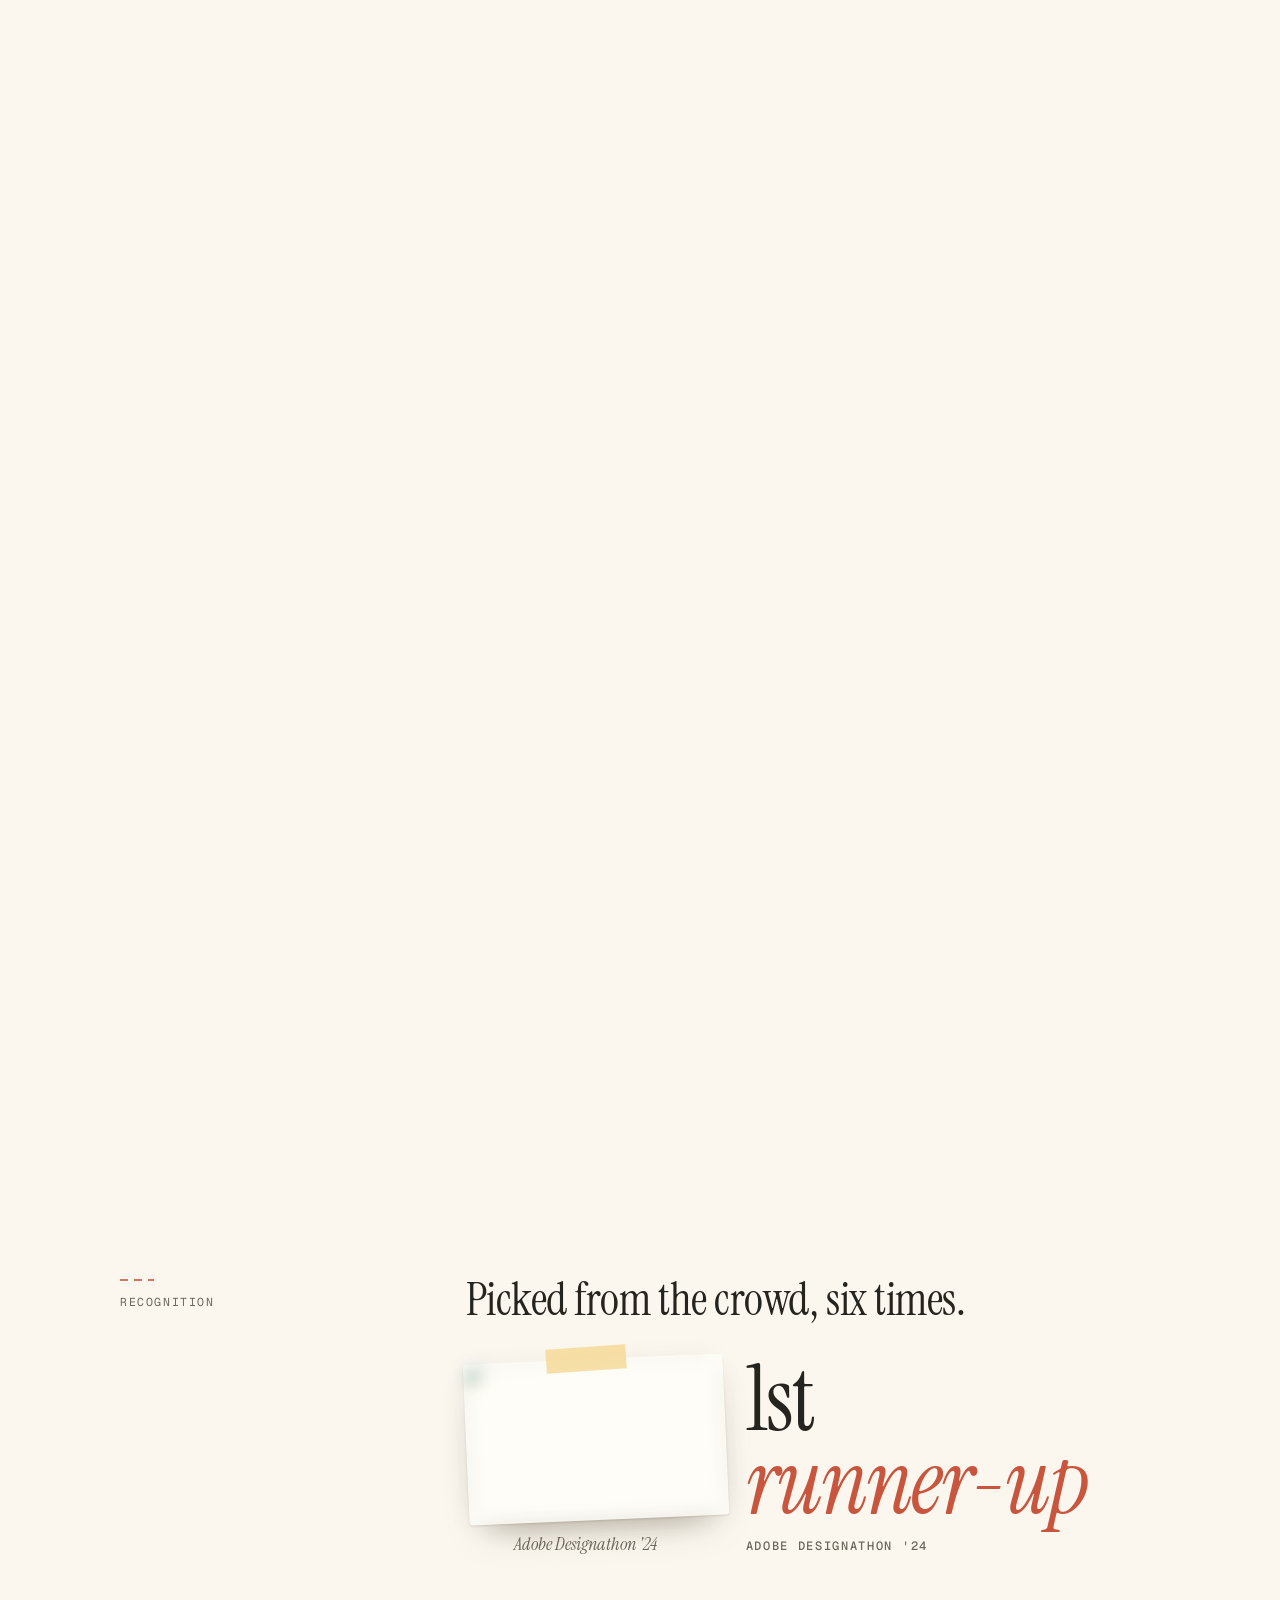
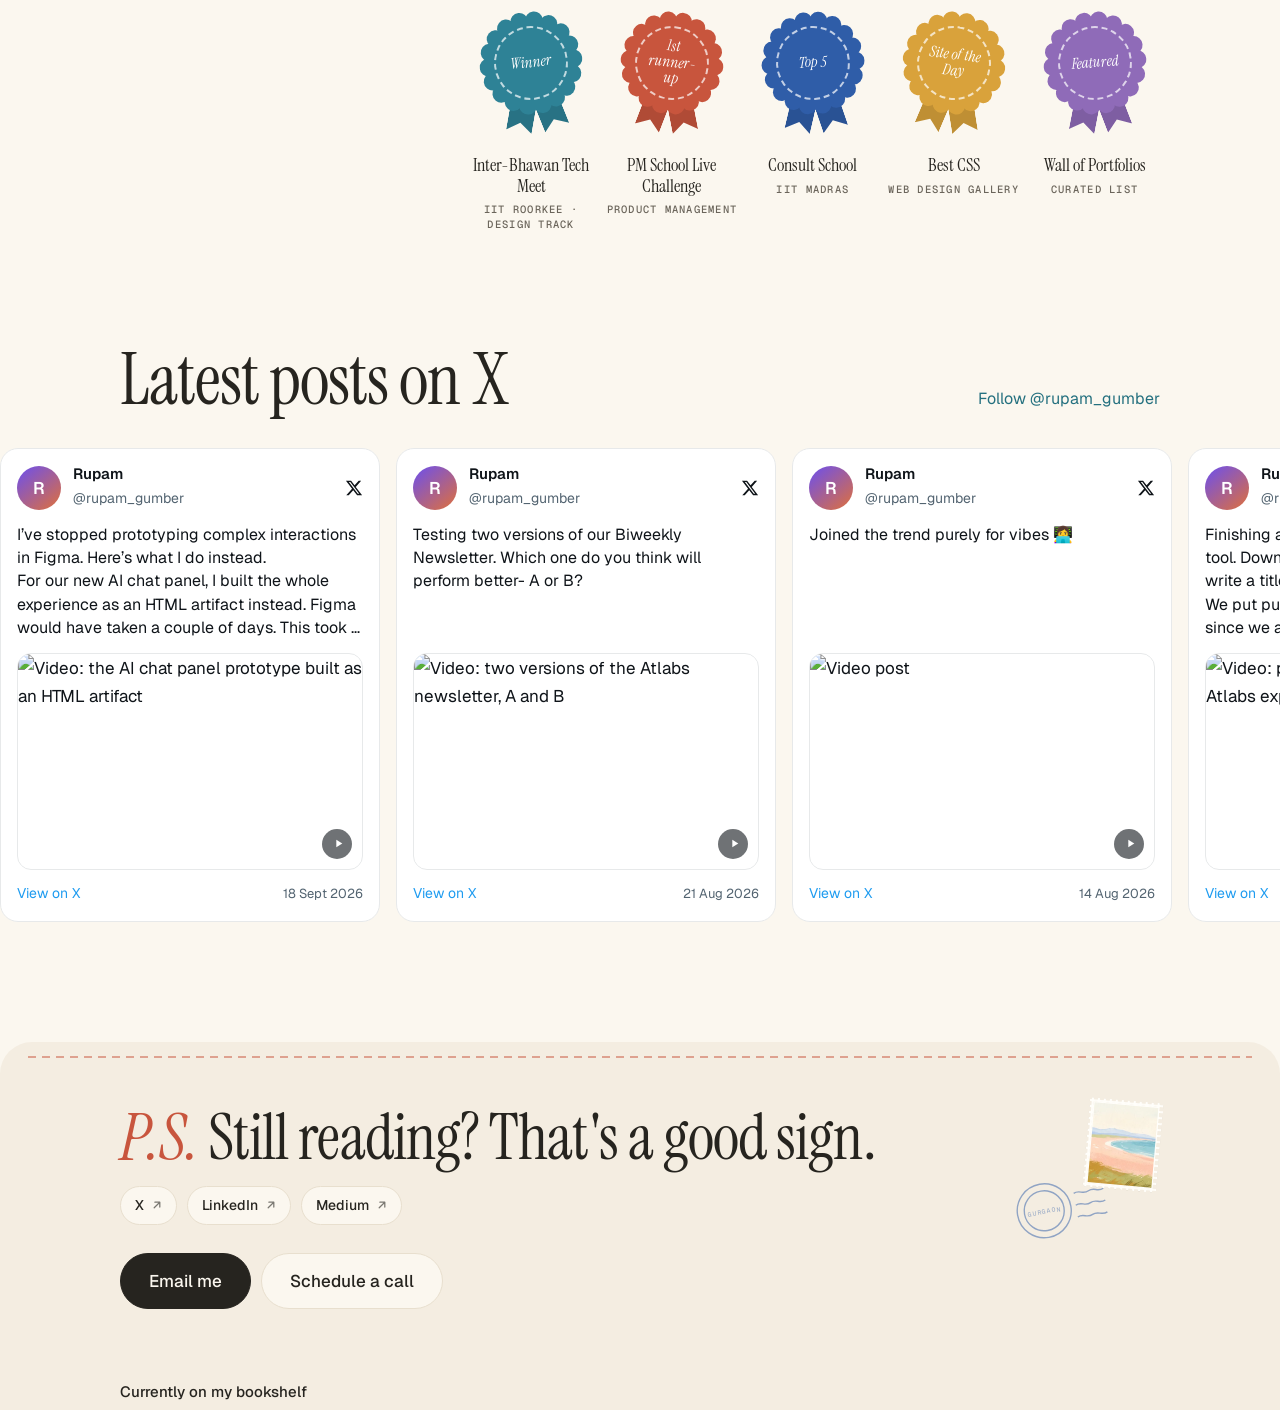
==== commit 84d11eb2: "Trail cursor: red ball, fading trail and one-word verb on links Co-Authored-By: Claude Opus 5.5 <nor" ====
--- a/about/index.html
+++ b/about/index.html
@@ -38,6 +38,7 @@
 <link rel="stylesheet" href="/assets/v5.css">
 <link rel="stylesheet" href="/assets/v7.css">
 <link rel="stylesheet" href="/assets/v8.css">
+<link rel="stylesheet" href="/assets/v9.css">
 <script type="application/ld+json">[{"@context": "https://schema.org", "@type": "WebPage", "name": "About Rupam Gumber \u2014 Product Designer, IIT Roorkee", "url": "https://rupam.work/about/", "description": "Rupam Gumber (she/her) is the founding designer at Atlabs AI and an IIT Roorkee graduate. How she works, where she has worked, and her latest posts on X.", "author": {"@type": "Person", "name": "Rupam Gumber", "gender": "Female", "url": "https://rupam.work/"}, "primaryImageOfPage": {"@type": "ImageObject", "url": "https://rupam.work/og/about.jpg", "width": 1200, "height": 630}}, {"@context": "https://schema.org", "@type": "BreadcrumbList", "itemListElement": [{"@type": "ListItem", "position": 1, "name": "Home", "item": "https://rupam.work/"}, {"@type": "ListItem", "position": 2, "name": "About Rupam", "item": "https://rupam.work/about/"}]}]</script>
 <script src="/assets/router.js"></script>
 </head>
@@ -419,5 +420,6 @@
 <script src="/assets/v3.js"></script>
 <script src="/assets/v5.js"></script>
 <script src="/assets/v7.js"></script>
+<script src="/assets/v9.js"></script>
 </body>
 </html>
--- a/assets/v9.css
+++ b/assets/v9.css
@@ -0,0 +1,19 @@
+/* trail cursor: a red ball, a fading trail and a one-word verb on things you can use */
+@media (hover:hover) and (pointer:fine){
+  html.tc-on, html.tc-on *{cursor:none!important}
+  html.tc-on input, html.tc-on textarea, html.tc-on [contenteditable="true"]{cursor:text!important}
+  html.tc-on #cursor-label{display:none!important}
+}
+.tc{position:fixed;inset:0;pointer-events:none;z-index:2147482500;opacity:0;transition:opacity .2s ease-out}
+.tc.on{opacity:1}
+.tc span{position:absolute;left:0;top:0;display:block}
+.tc-trail__dot::before,.tc-ball__dot{content:"";position:absolute;border-radius:50%;background:#E33529}
+.tc-trail__dot::before{width:12px;height:12px;left:-6px;top:-6px}
+.tc-ball__in{transition:opacity .22s ease-out,transform .34s cubic-bezier(.22,1,.36,1)}
+.tc-ball__dot{width:14px;height:14px;left:-7px;top:-7px}
+.tc.down .tc-ball__in{transform:scale(.7)}
+.tc-verb__in{transform:scale(.5);opacity:0;transition:opacity .22s ease-out,transform .34s cubic-bezier(.22,1,.36,1);transform-origin:0 0}
+.tc.verb .tc-verb__in{transform:scale(1);opacity:1}
+.tc.verb .tc-ball__in{transform:scale(.6)}
+.tc-verb__w{left:14px!important;top:12px!important;white-space:nowrap;padding:7px 11px;border-radius:999px;background:#E33529;color:#FBF7EF;font:500 12.5px/1 'Geist Mono',ui-monospace,Menlo,monospace;letter-spacing:.04em;text-transform:lowercase;box-shadow:0 8px 20px -10px rgba(0,0,0,.45)}
+@media (prefers-reduced-motion:reduce){.tc-trail{display:none!important}}
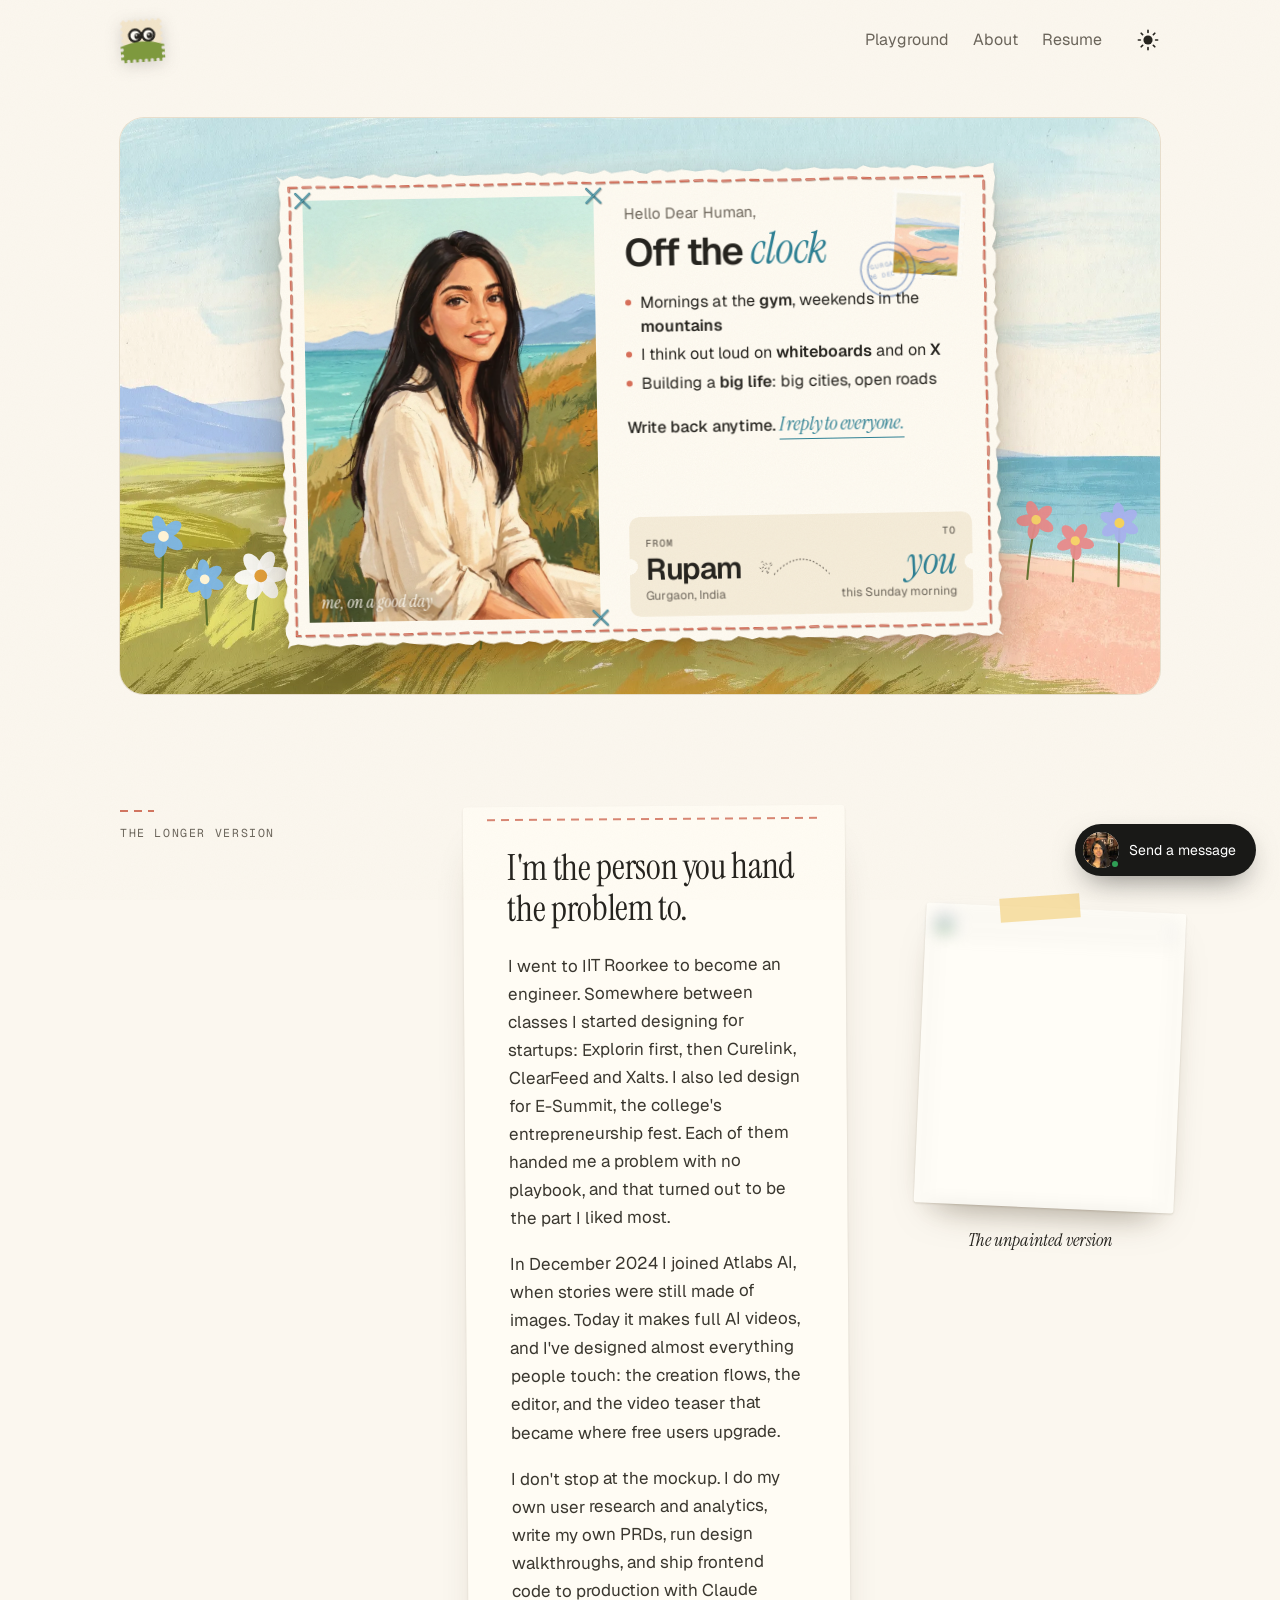
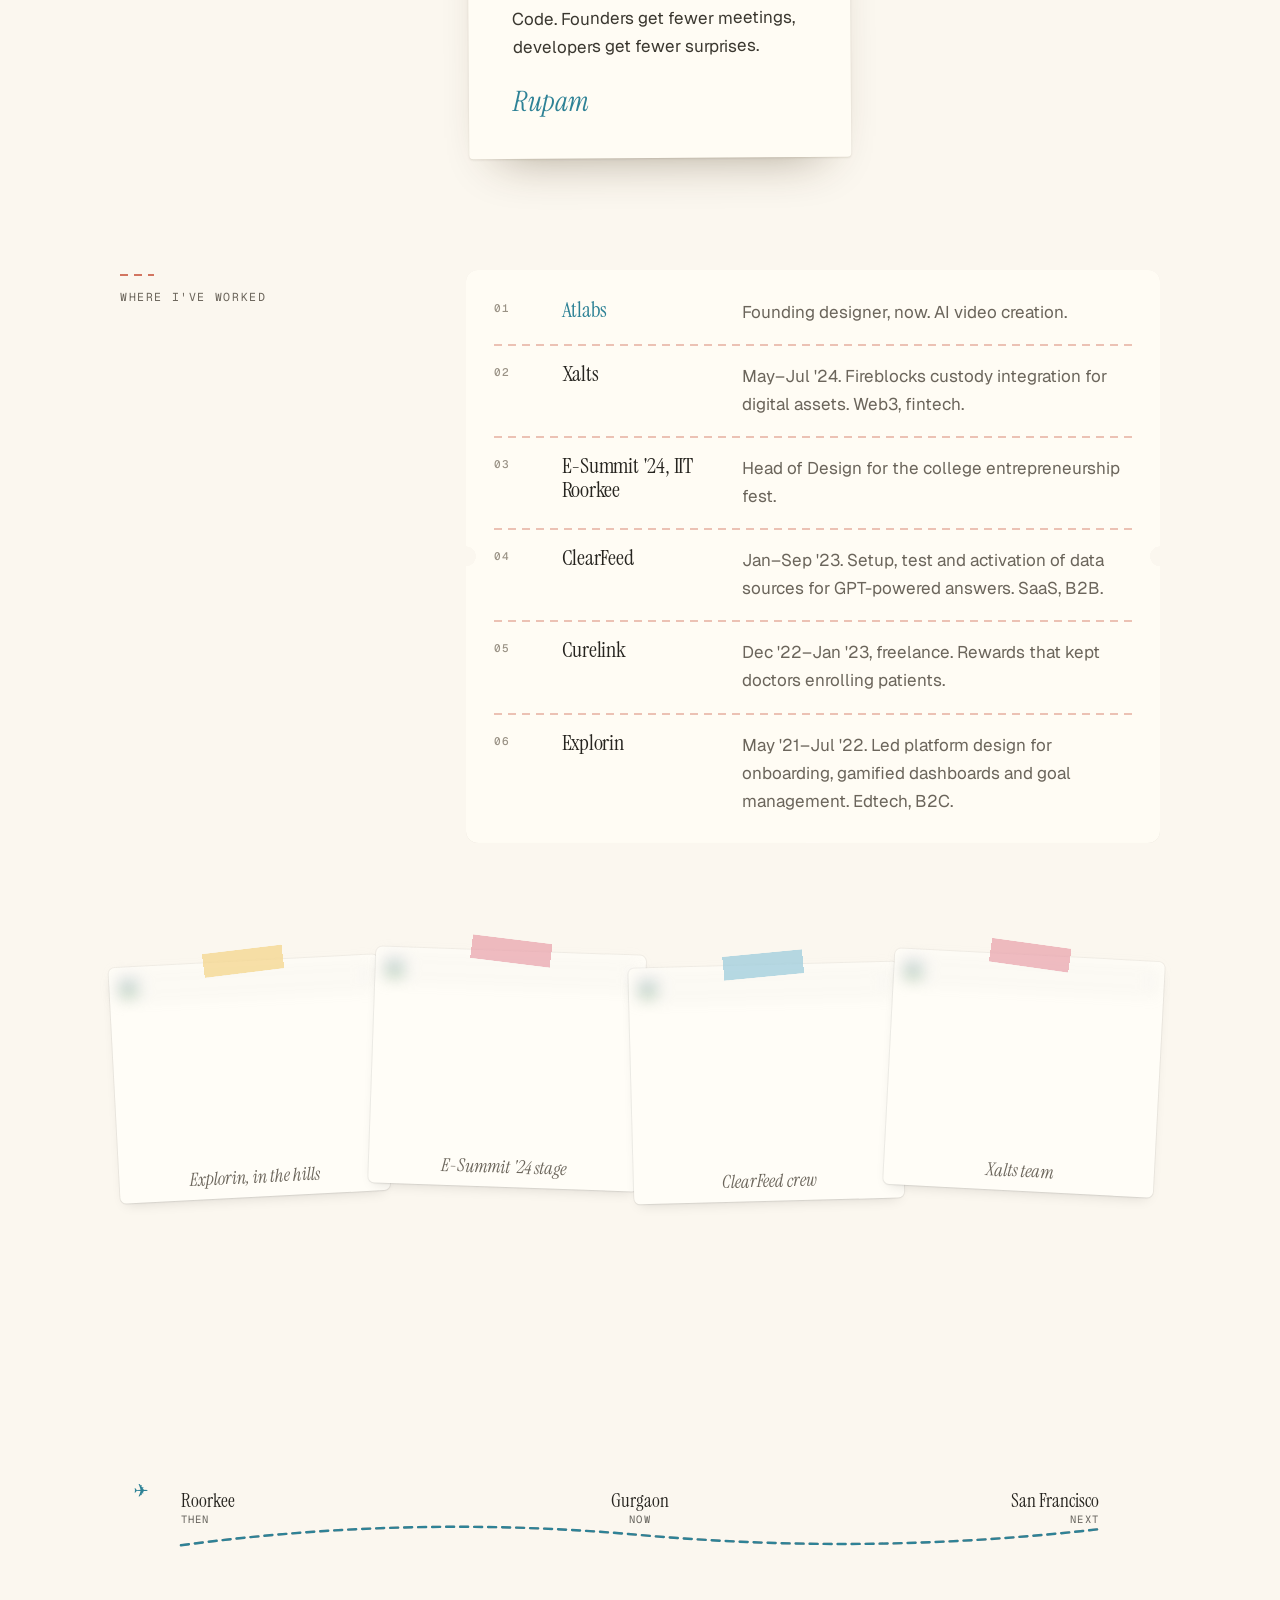
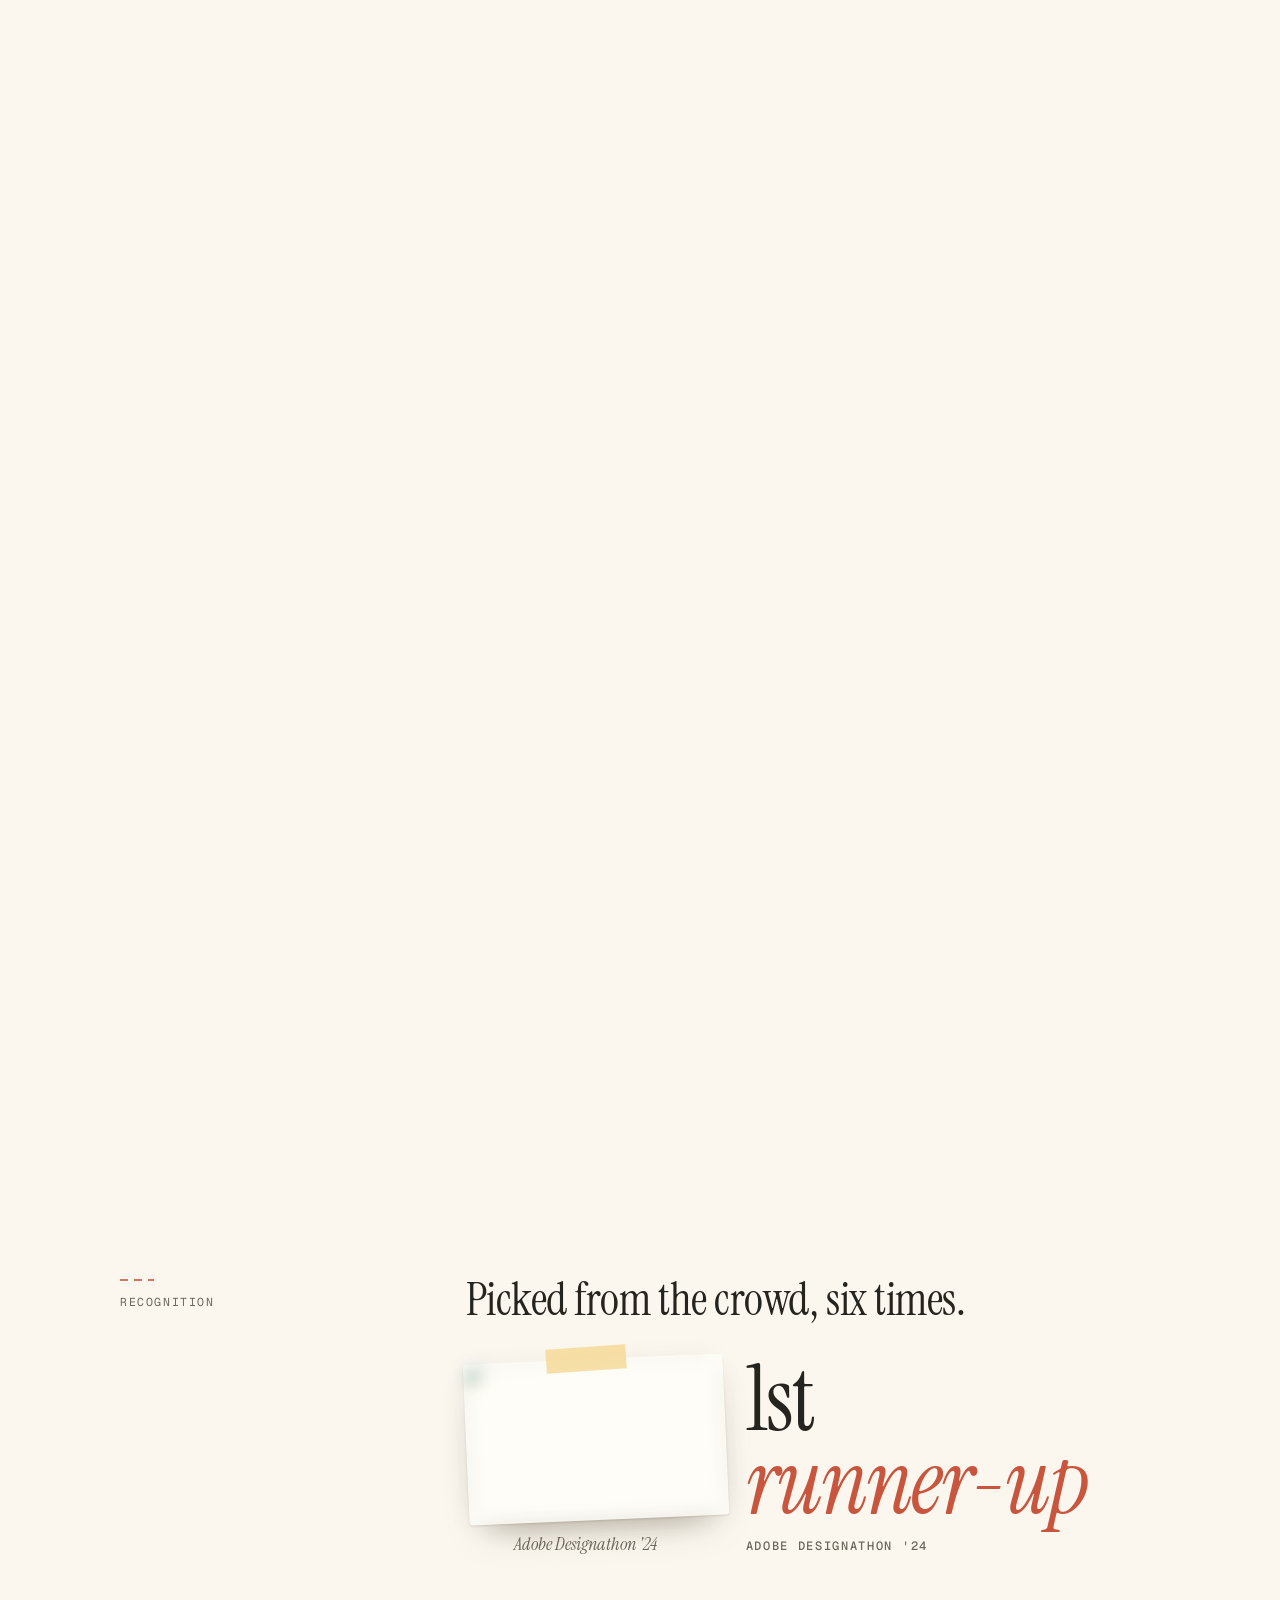
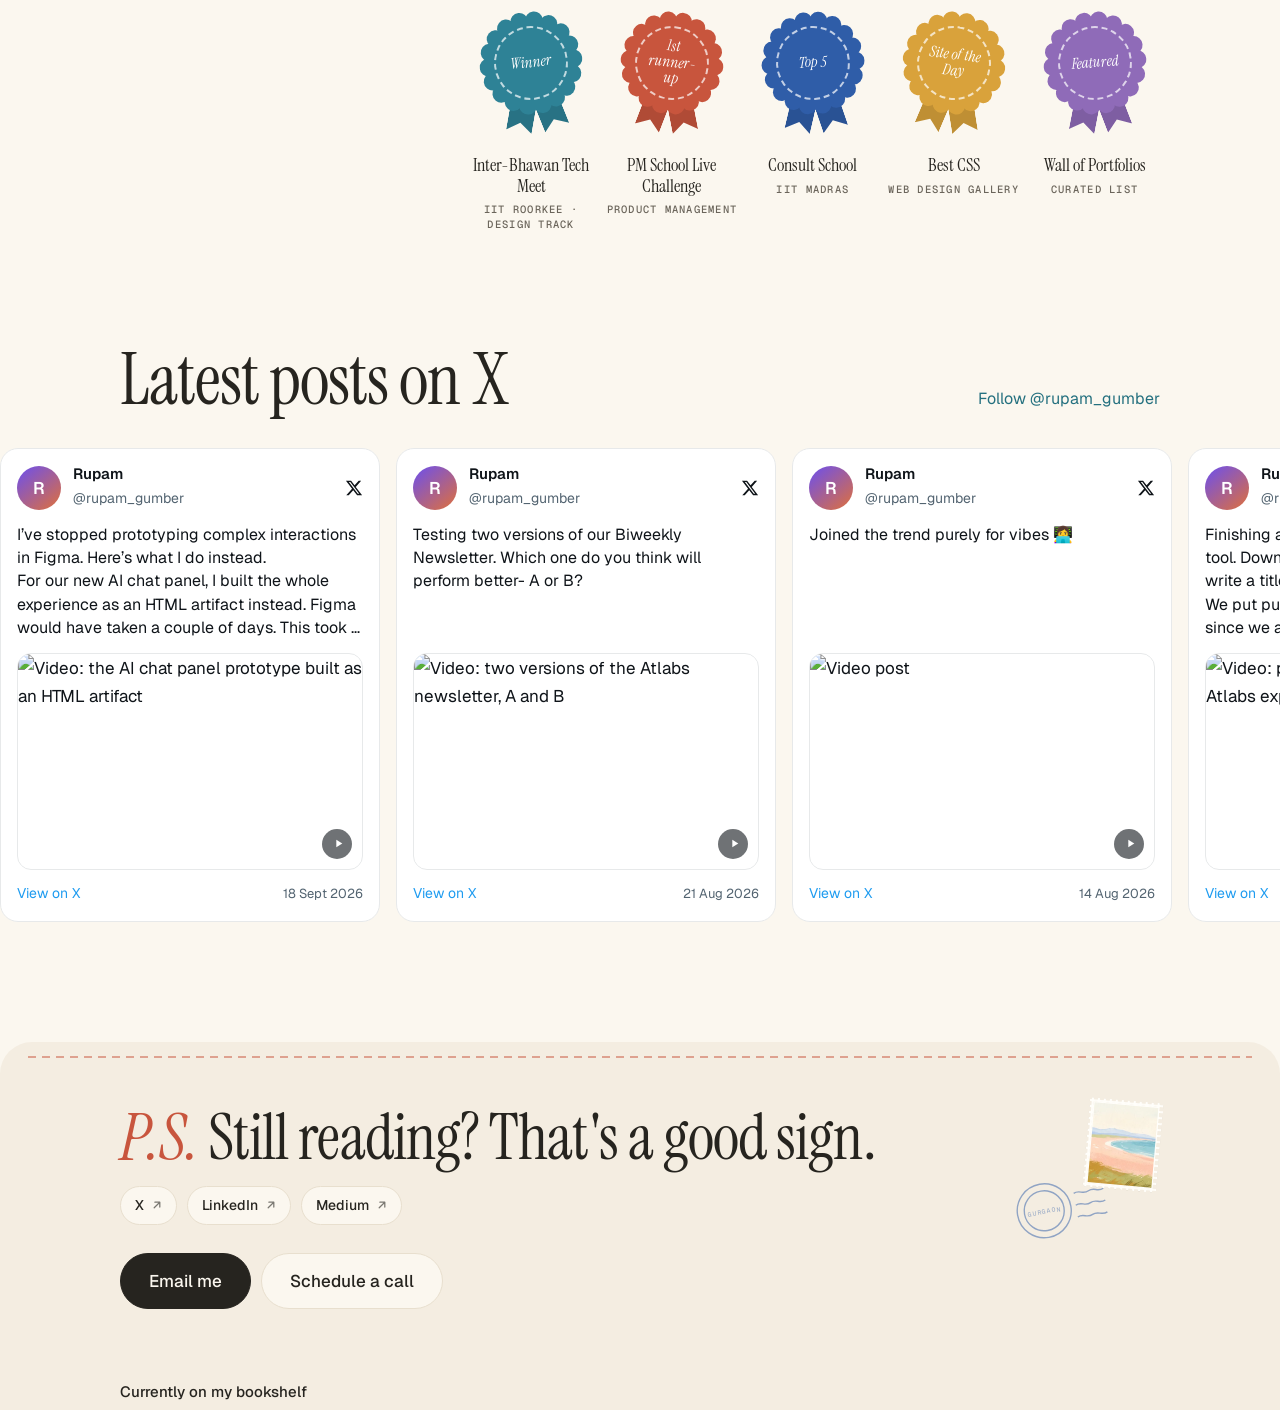
==== commit dd96fc3b: "Version asset links so phones stop showing stale CSS Co-Authored-By: Claude Fable 5.2 <noreply@anthr" ====
--- a/about/index.html
+++ b/about/index.html
@@ -32,15 +32,15 @@
 <link rel="icon" href="/icon-32.png" type="image/png" sizes="32x32">
 <link rel="apple-touch-icon" href="/apple-touch-icon.png">
 <link rel="manifest" href="/site.webmanifest">
-<link rel="stylesheet" href="/assets/app.css">
-<link rel="stylesheet" href="/assets/v2.css">
-<link rel="stylesheet" href="/assets/v3.css">
-<link rel="stylesheet" href="/assets/v5.css">
-<link rel="stylesheet" href="/assets/v7.css">
-<link rel="stylesheet" href="/assets/v8.css">
-<link rel="stylesheet" href="/assets/v9.css">
+<link rel="stylesheet" href="/assets/app.css?v=20261122e">
+<link rel="stylesheet" href="/assets/v2.css?v=20261122e">
+<link rel="stylesheet" href="/assets/v3.css?v=20261122e">
+<link rel="stylesheet" href="/assets/v5.css?v=20261122e">
+<link rel="stylesheet" href="/assets/v7.css?v=20261122e">
+<link rel="stylesheet" href="/assets/v8.css?v=20261122e">
+<link rel="stylesheet" href="/assets/v9.css?v=20261122e">
 <script type="application/ld+json">[{"@context": "https://schema.org", "@type": "WebPage", "name": "About Rupam Gumber \u2014 Product Designer, IIT Roorkee", "url": "https://rupam.work/about/", "description": "Rupam Gumber (she/her) is the founding designer at Atlabs AI and an IIT Roorkee graduate. How she works, where she has worked, and her latest posts on X.", "author": {"@type": "Person", "name": "Rupam Gumber", "gender": "Female", "url": "https://rupam.work/"}, "primaryImageOfPage": {"@type": "ImageObject", "url": "https://rupam.work/og/about.jpg", "width": 1200, "height": 630}}, {"@context": "https://schema.org", "@type": "BreadcrumbList", "itemListElement": [{"@type": "ListItem", "position": 1, "name": "Home", "item": "https://rupam.work/"}, {"@type": "ListItem", "position": 2, "name": "About Rupam", "item": "https://rupam.work/about/"}]}]</script>
-<script src="/assets/router.js"></script>
+<script src="/assets/router.js?v=20261122e"></script>
 </head>
 <body>
 
@@ -402,24 +402,24 @@
 @keyframes dlScribble{from{transform:rotate(-14deg) translateX(-1px)}to{transform:rotate(6deg) translateX(1px)}}
 </style>
 
-<script src="/assets/js0.js"></script>
-<script src="/assets/js1.js"></script>
-<script src="/assets/js2.js"></script>
-<script src="/assets/js3.js"></script>
-<script src="/assets/js4.js"></script>
-<script src="/assets/js5.js"></script>
-<script src="/assets/js6.js"></script>
-<script src="/assets/js7.js"></script>
-<script src="/assets/js8.js"></script>
-<script src="/assets/js9.js"></script>
-<script src="/assets/js10.js"></script>
-<script src="/assets/js11.js"></script>
-<script src="/assets/js12.js"></script>
-<script src="/assets/js13.js"></script>
-<script src="/assets/v2.js"></script>
-<script src="/assets/v3.js"></script>
-<script src="/assets/v5.js"></script>
-<script src="/assets/v7.js"></script>
-<script src="/assets/v9.js"></script>
+<script src="/assets/js0.js?v=20261122e"></script>
+<script src="/assets/js1.js?v=20261122e"></script>
+<script src="/assets/js2.js?v=20261122e"></script>
+<script src="/assets/js3.js?v=20261122e"></script>
+<script src="/assets/js4.js?v=20261122e"></script>
+<script src="/assets/js5.js?v=20261122e"></script>
+<script src="/assets/js6.js?v=20261122e"></script>
+<script src="/assets/js7.js?v=20261122e"></script>
+<script src="/assets/js8.js?v=20261122e"></script>
+<script src="/assets/js9.js?v=20261122e"></script>
+<script src="/assets/js10.js?v=20261122e"></script>
+<script src="/assets/js11.js?v=20261122e"></script>
+<script src="/assets/js12.js?v=20261122e"></script>
+<script src="/assets/js13.js?v=20261122e"></script>
+<script src="/assets/v2.js?v=20261122e"></script>
+<script src="/assets/v3.js?v=20261122e"></script>
+<script src="/assets/v5.js?v=20261122e"></script>
+<script src="/assets/v7.js?v=20261122e"></script>
+<script src="/assets/v9.js?v=20261122e"></script>
 </body>
 </html>
--- a/assets/v8.css
+++ b/assets/v8.css
@@ -82,3 +82,36 @@
 /* polaroid: no caption */
 .hero-me .hm-cap{display:none!important}
 .hero-me .hm-photo{padding-bottom:22px!important}
+/* mobile: calmer hero */
+@media (max-width:600px){
+  .top .name .wm-stamp{width:34px;height:34px}
+  main:has(.intro.v2){padding-top:14px!important}
+  .intro.v2 h1.lead{font-size:28px!important;line-height:1.1!important;margin-bottom:14px!important;max-width:calc(100% - 96px)!important}
+  .hero-me{width:84px!important;top:4px!important}
+  .hero-me .hm-photo{padding:4px 4px 12px!important}
+  .intro.v2 p.sub{font-size:15px!important;line-height:1.55!important;margin-bottom:18px!important}
+  .intro.v2 .proof{padding-top:16px!important;row-gap:16px!important}
+  .intro.v2 .proof b{font-size:17px!important}
+  .intro.v2 .proof span{font-size:12.5px!important;line-height:1.4!important}
+  .intro.v2 .proof li{gap:4px!important}
+  /* quieter highlights: thin underline, no icons */
+  .intro.v2 .pk{background:none!important;box-shadow:inset 0 -2px 0 rgba(228,196,120,.75)!important;padding:0!important}
+  .intro.v2 .pk::after,.intro.v2 .pk svg,.intro.v2 .pk .pk-i{display:none!important}
+  .intro.v2{padding-bottom:96px!important}
+  .hz-garden{height:120px!important;bottom:-40px!important}
+}
+/* mobile v2: stacked, one thing at a time, more air */
+@media (max-width:600px){
+  main:has(.intro.v2){padding-top:28px!important}
+  .hero-me{position:relative!important;display:block;right:auto!important;top:auto!important;width:112px!important;margin:0 0 34px 6px;transform:rotate(-4deg)!important}
+  .hero-me .hm-photo{padding:5px 5px 16px!important}
+  .intro.v2 h1.lead{font-size:30px!important;line-height:1.14!important;max-width:none!important;margin-bottom:22px!important}
+  .intro.v2 h1.lead .ask{margin-bottom:4px!important}
+  .intro.v2 p.sub{font-size:16px!important;line-height:1.6!important;margin-bottom:40px!important}
+  .intro.v2 .proof{display:block!important;border-top:1px solid var(--line)!important;padding-top:0!important}
+  .intro.v2 .proof li{display:flex!important;flex-direction:row!important;align-items:baseline;justify-content:space-between;gap:16px!important;padding:16px 0!important;border-left:0!important;border-bottom:1px solid var(--line)}
+  .intro.v2 .proof b{font-size:20px!important;flex:none}
+  .intro.v2 .proof span{font-size:13px!important;text-align:right;max-width:58%;color:var(--mute)}
+  .intro.v2{padding-bottom:150px!important}
+  .hz-garden{height:150px!important;bottom:-50px!important}
+}
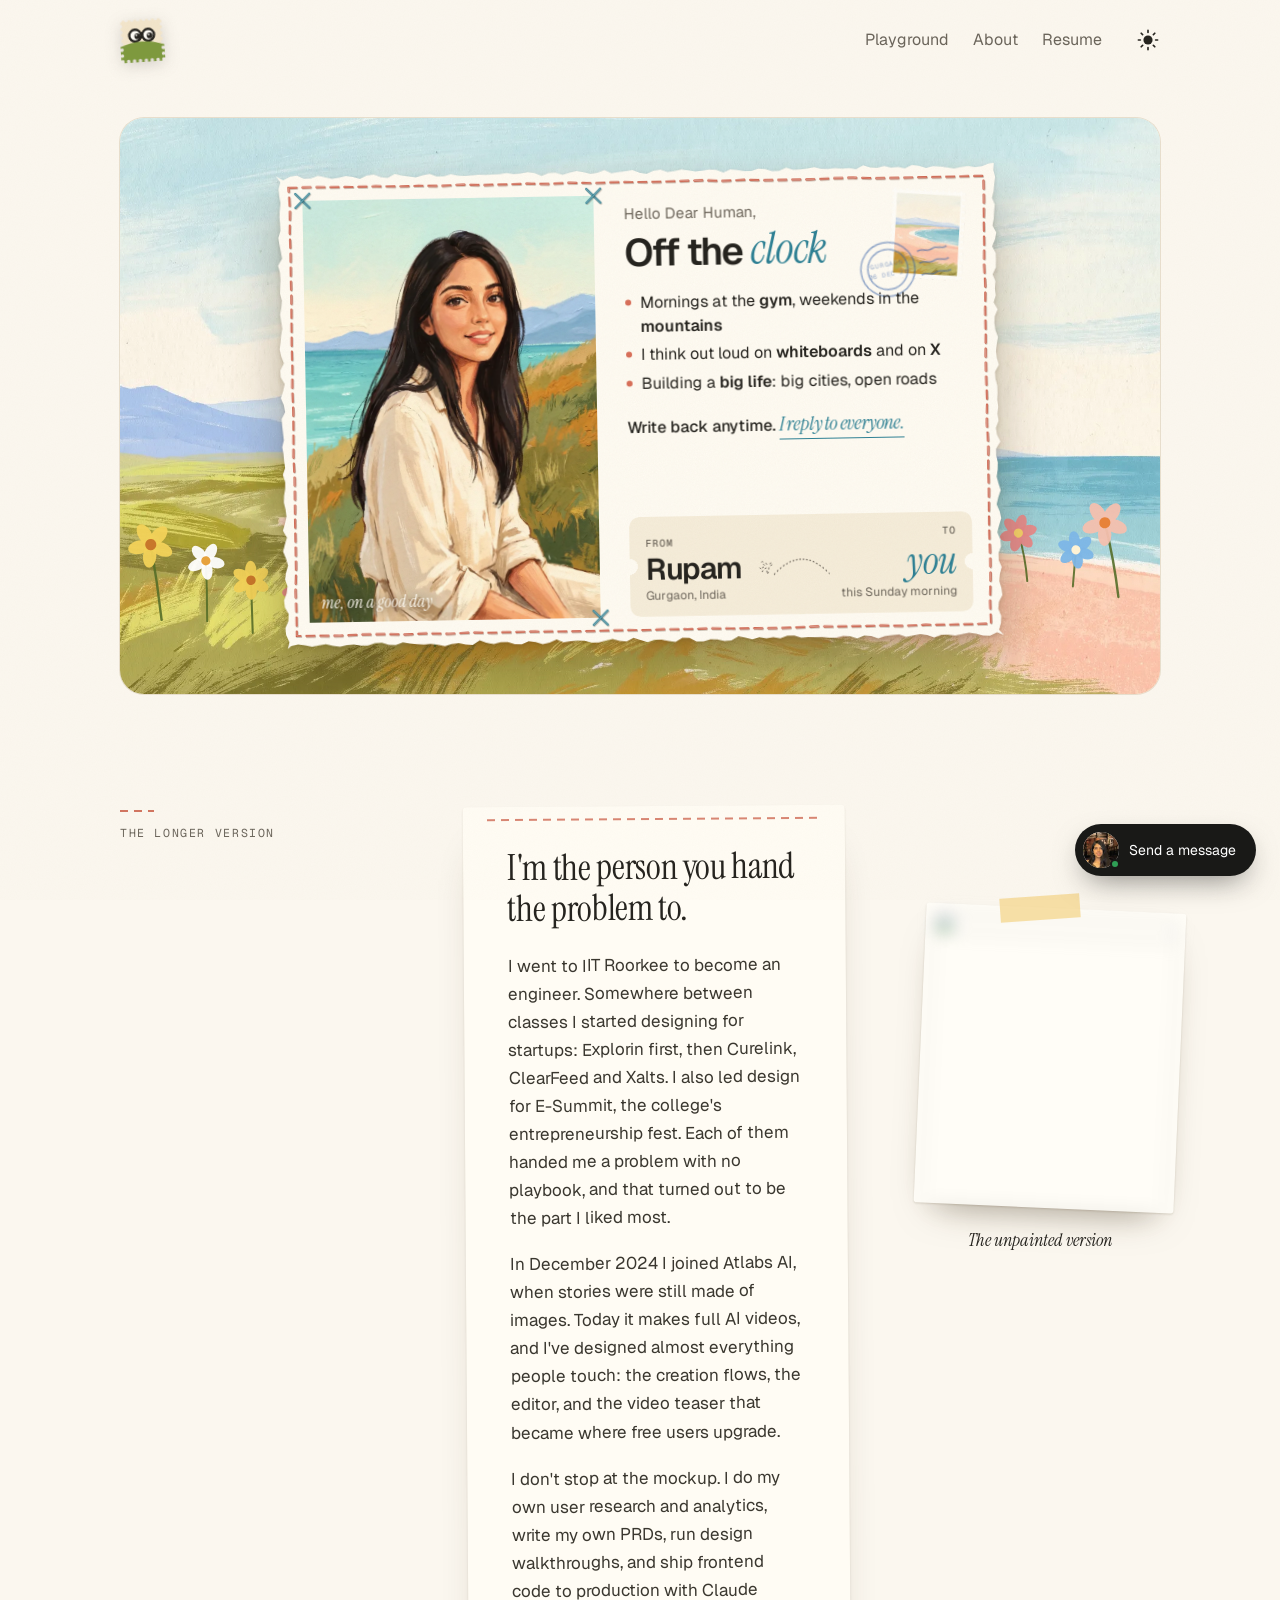
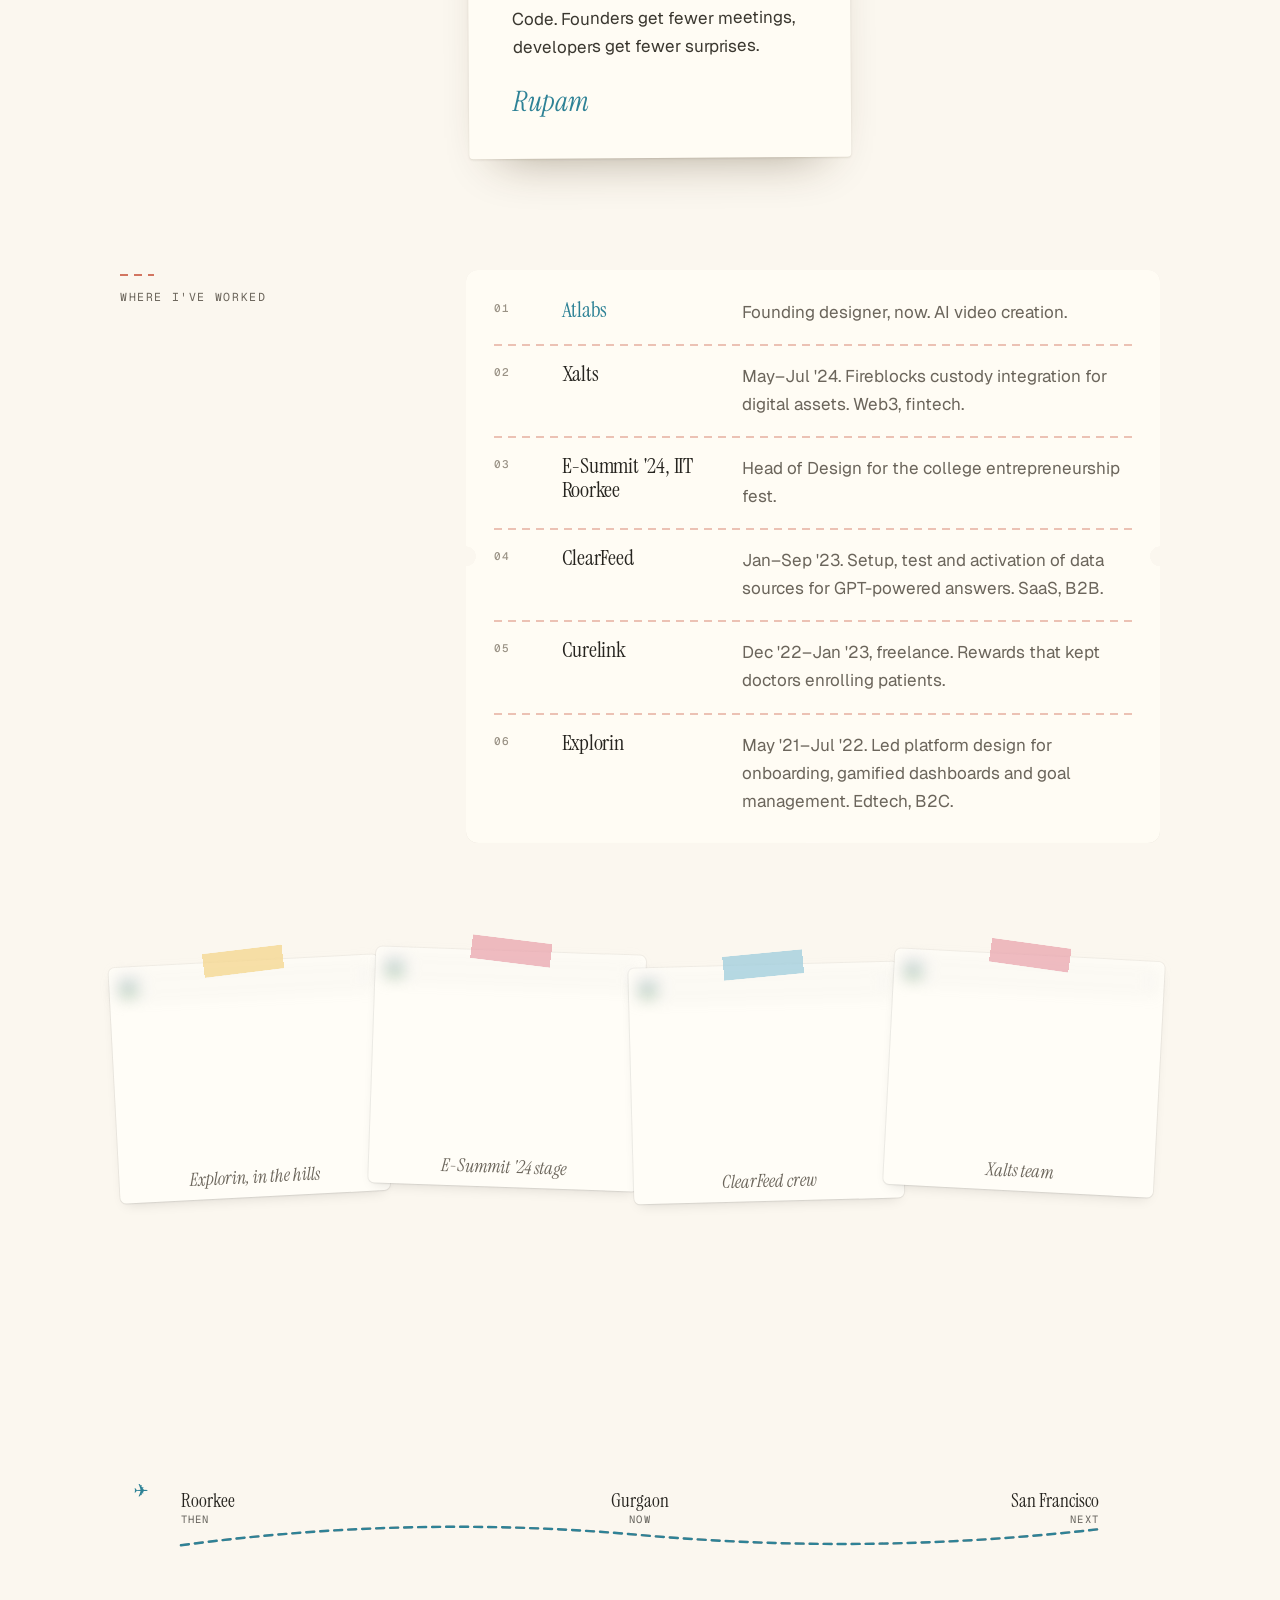
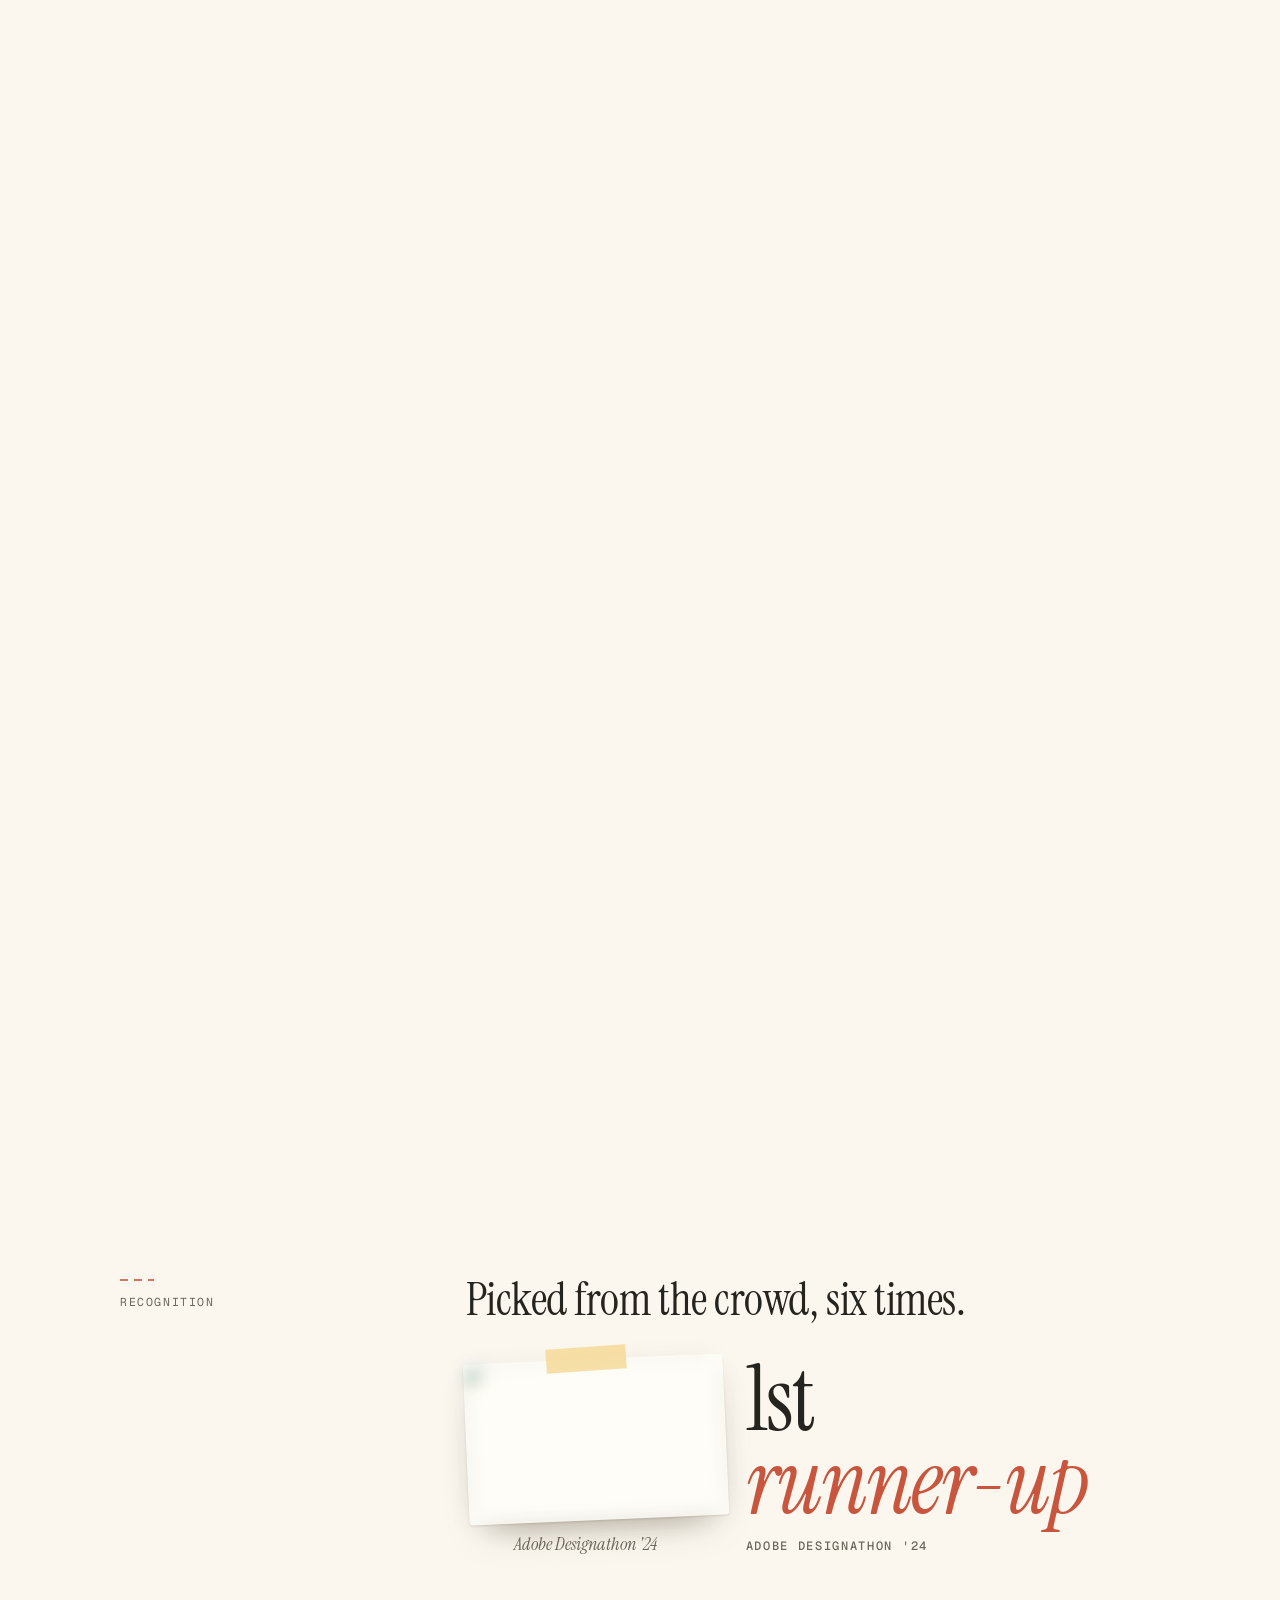
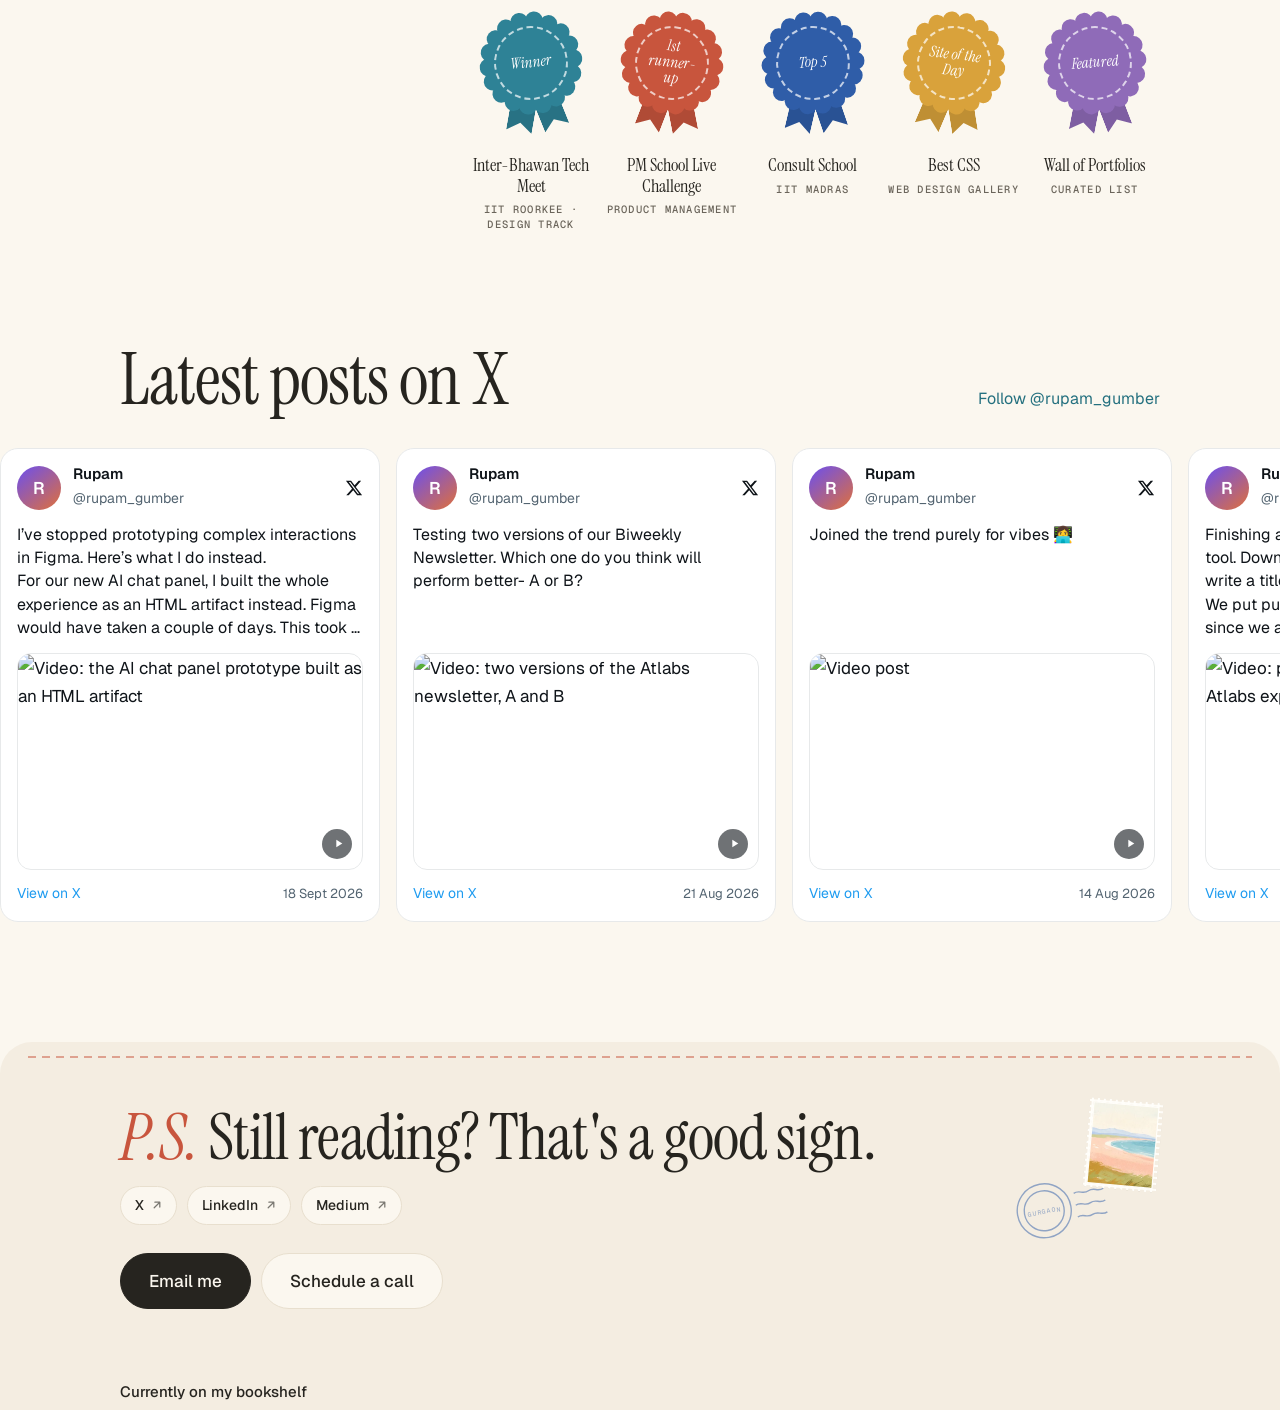
==== commit 85f541e0: "Atlabs covers load right away, no tape on hero photo Co-Authored-By: Claude Fable 5.2 <noreply@anthr" ====
--- a/about/index.html
+++ b/about/index.html
@@ -32,15 +32,15 @@
 <link rel="icon" href="/icon-32.png" type="image/png" sizes="32x32">
 <link rel="apple-touch-icon" href="/apple-touch-icon.png">
 <link rel="manifest" href="/site.webmanifest">
-<link rel="stylesheet" href="/assets/app.css?v=20261122e">
-<link rel="stylesheet" href="/assets/v2.css?v=20261122e">
-<link rel="stylesheet" href="/assets/v3.css?v=20261122e">
-<link rel="stylesheet" href="/assets/v5.css?v=20261122e">
-<link rel="stylesheet" href="/assets/v7.css?v=20261122e">
-<link rel="stylesheet" href="/assets/v8.css?v=20261122e">
-<link rel="stylesheet" href="/assets/v9.css?v=20261122e">
+<link rel="stylesheet" href="/assets/app.css?v=20261122f">
+<link rel="stylesheet" href="/assets/v2.css?v=20261122f">
+<link rel="stylesheet" href="/assets/v3.css?v=20261122f">
+<link rel="stylesheet" href="/assets/v5.css?v=20261122f">
+<link rel="stylesheet" href="/assets/v7.css?v=20261122f">
+<link rel="stylesheet" href="/assets/v8.css?v=20261122f">
+<link rel="stylesheet" href="/assets/v9.css?v=20261122f">
 <script type="application/ld+json">[{"@context": "https://schema.org", "@type": "WebPage", "name": "About Rupam Gumber \u2014 Product Designer, IIT Roorkee", "url": "https://rupam.work/about/", "description": "Rupam Gumber (she/her) is the founding designer at Atlabs AI and an IIT Roorkee graduate. How she works, where she has worked, and her latest posts on X.", "author": {"@type": "Person", "name": "Rupam Gumber", "gender": "Female", "url": "https://rupam.work/"}, "primaryImageOfPage": {"@type": "ImageObject", "url": "https://rupam.work/og/about.jpg", "width": 1200, "height": 630}}, {"@context": "https://schema.org", "@type": "BreadcrumbList", "itemListElement": [{"@type": "ListItem", "position": 1, "name": "Home", "item": "https://rupam.work/"}, {"@type": "ListItem", "position": 2, "name": "About Rupam", "item": "https://rupam.work/about/"}]}]</script>
-<script src="/assets/router.js?v=20261122e"></script>
+<script src="/assets/router.js?v=20261122f"></script>
 </head>
 <body>
 
@@ -402,24 +402,24 @@
 @keyframes dlScribble{from{transform:rotate(-14deg) translateX(-1px)}to{transform:rotate(6deg) translateX(1px)}}
 </style>
 
-<script src="/assets/js0.js?v=20261122e"></script>
-<script src="/assets/js1.js?v=20261122e"></script>
-<script src="/assets/js2.js?v=20261122e"></script>
-<script src="/assets/js3.js?v=20261122e"></script>
-<script src="/assets/js4.js?v=20261122e"></script>
-<script src="/assets/js5.js?v=20261122e"></script>
-<script src="/assets/js6.js?v=20261122e"></script>
-<script src="/assets/js7.js?v=20261122e"></script>
-<script src="/assets/js8.js?v=20261122e"></script>
-<script src="/assets/js9.js?v=20261122e"></script>
-<script src="/assets/js10.js?v=20261122e"></script>
-<script src="/assets/js11.js?v=20261122e"></script>
-<script src="/assets/js12.js?v=20261122e"></script>
-<script src="/assets/js13.js?v=20261122e"></script>
-<script src="/assets/v2.js?v=20261122e"></script>
-<script src="/assets/v3.js?v=20261122e"></script>
-<script src="/assets/v5.js?v=20261122e"></script>
-<script src="/assets/v7.js?v=20261122e"></script>
-<script src="/assets/v9.js?v=20261122e"></script>
+<script src="/assets/js0.js?v=20261122f"></script>
+<script src="/assets/js1.js?v=20261122f"></script>
+<script src="/assets/js2.js?v=20261122f"></script>
+<script src="/assets/js3.js?v=20261122f"></script>
+<script src="/assets/js4.js?v=20261122f"></script>
+<script src="/assets/js5.js?v=20261122f"></script>
+<script src="/assets/js6.js?v=20261122f"></script>
+<script src="/assets/js7.js?v=20261122f"></script>
+<script src="/assets/js8.js?v=20261122f"></script>
+<script src="/assets/js9.js?v=20261122f"></script>
+<script src="/assets/js10.js?v=20261122f"></script>
+<script src="/assets/js11.js?v=20261122f"></script>
+<script src="/assets/js12.js?v=20261122f"></script>
+<script src="/assets/js13.js?v=20261122f"></script>
+<script src="/assets/v2.js?v=20261122f"></script>
+<script src="/assets/v3.js?v=20261122f"></script>
+<script src="/assets/v5.js?v=20261122f"></script>
+<script src="/assets/v7.js?v=20261122f"></script>
+<script src="/assets/v9.js?v=20261122f"></script>
 </body>
 </html>
--- a/assets/v8.css
+++ b/assets/v8.css
@@ -115,3 +115,5 @@
   .intro.v2{padding-bottom:150px!important}
   .hz-garden{height:150px!important;bottom:-50px!important}
 }
+/* no tape on the hero photo */
+.hero-me .hm-photo::before{display:none!important}
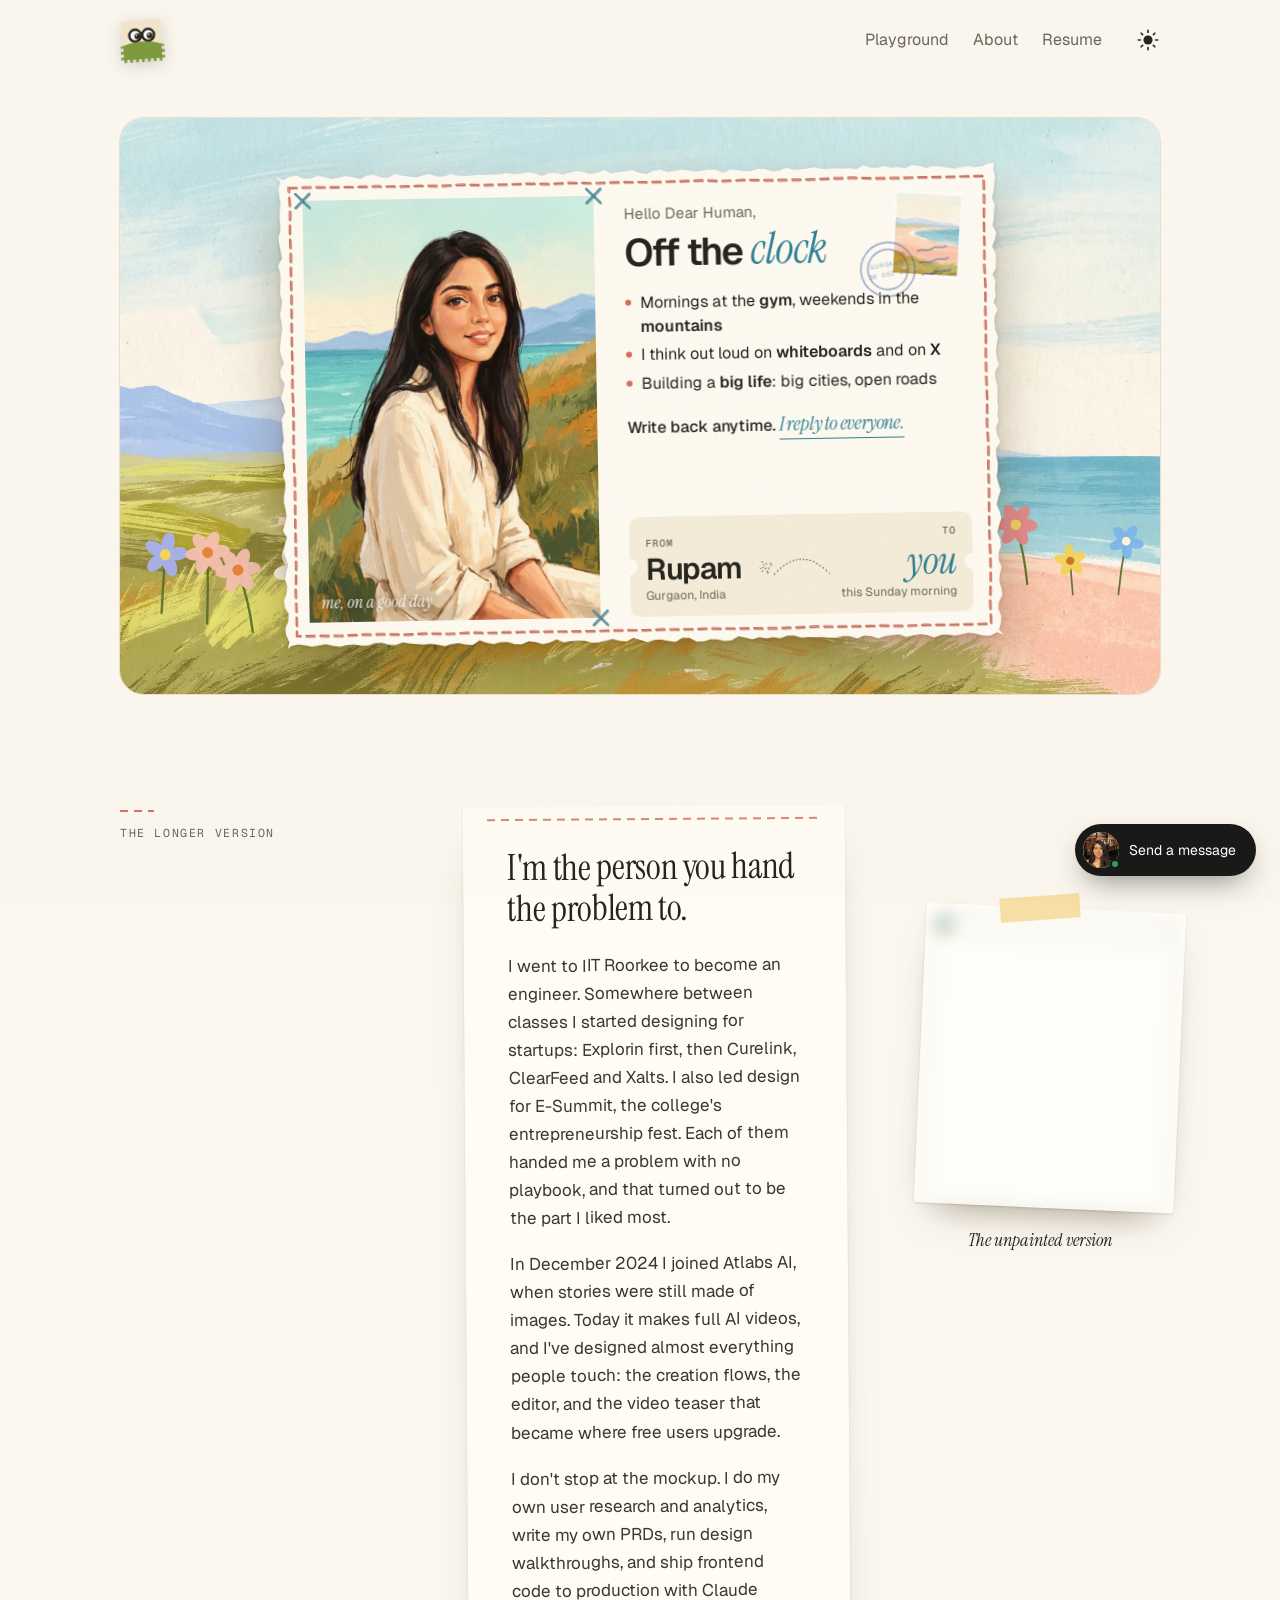
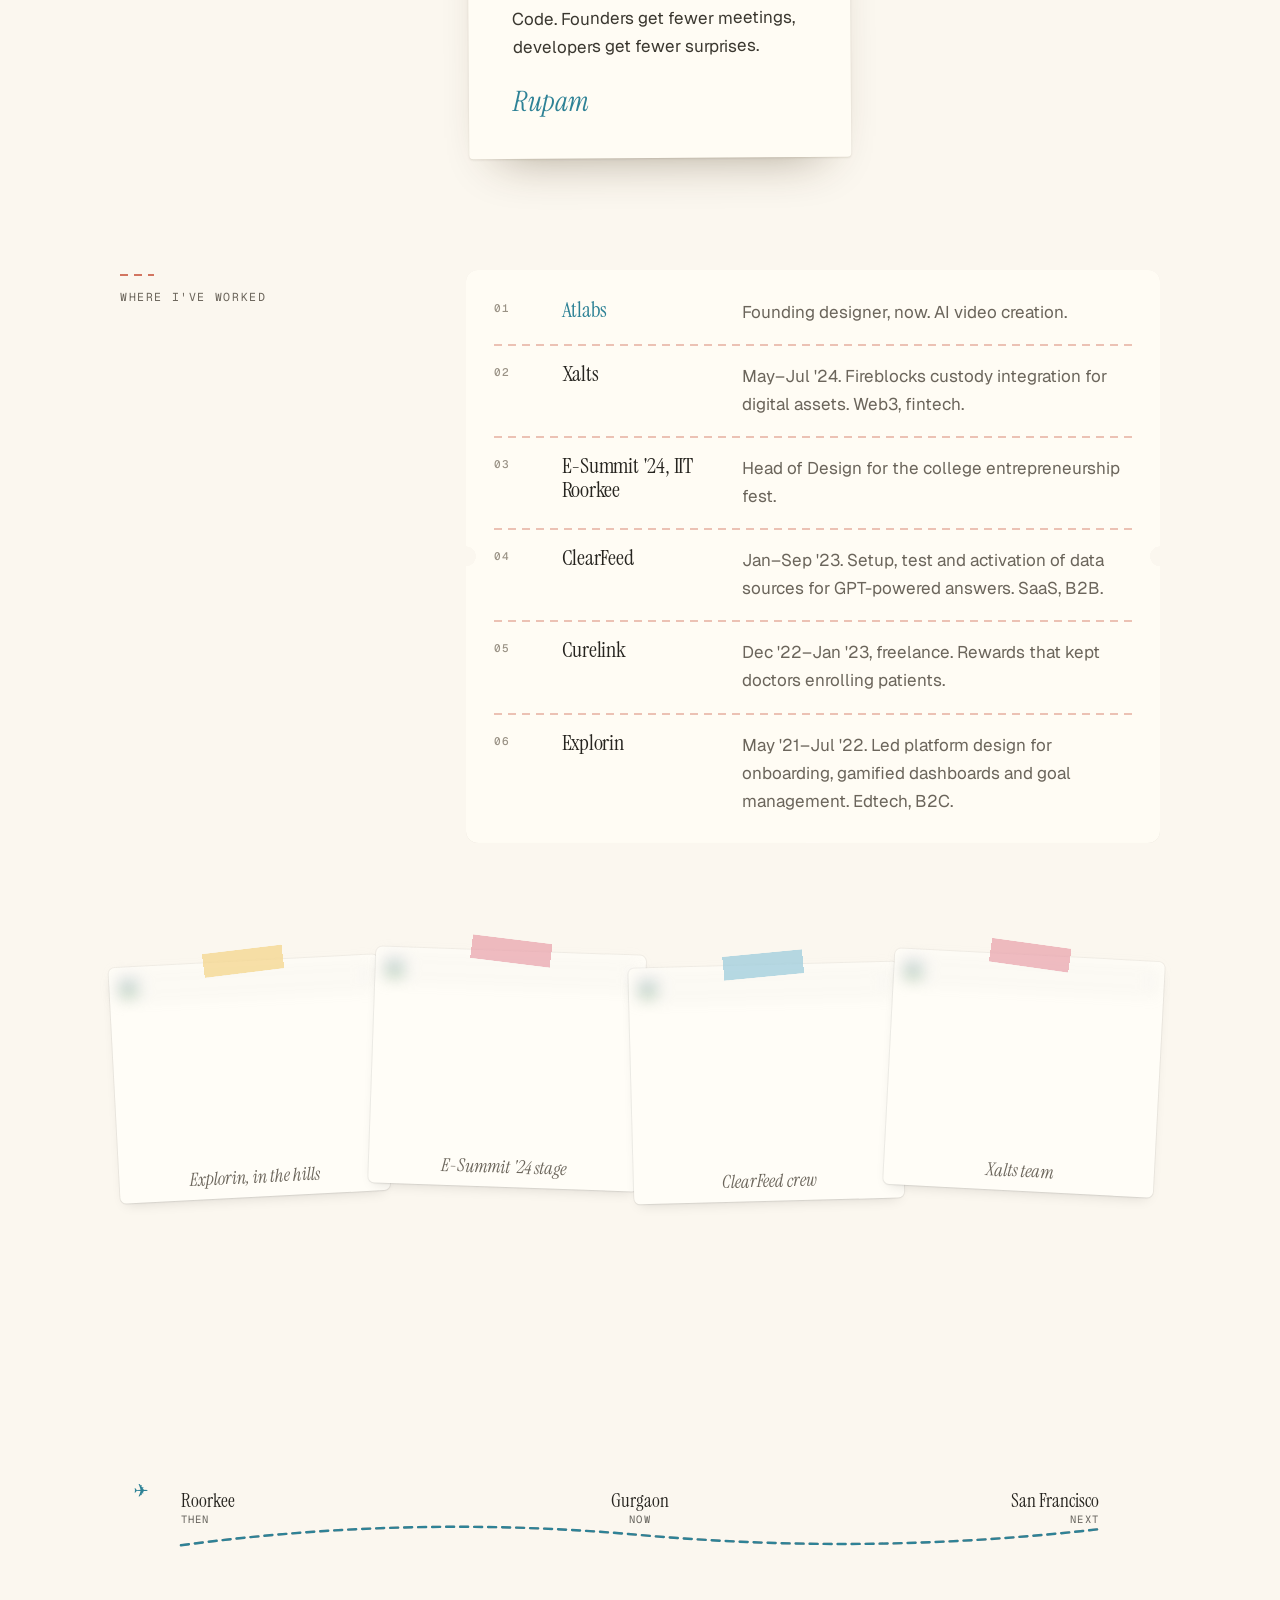
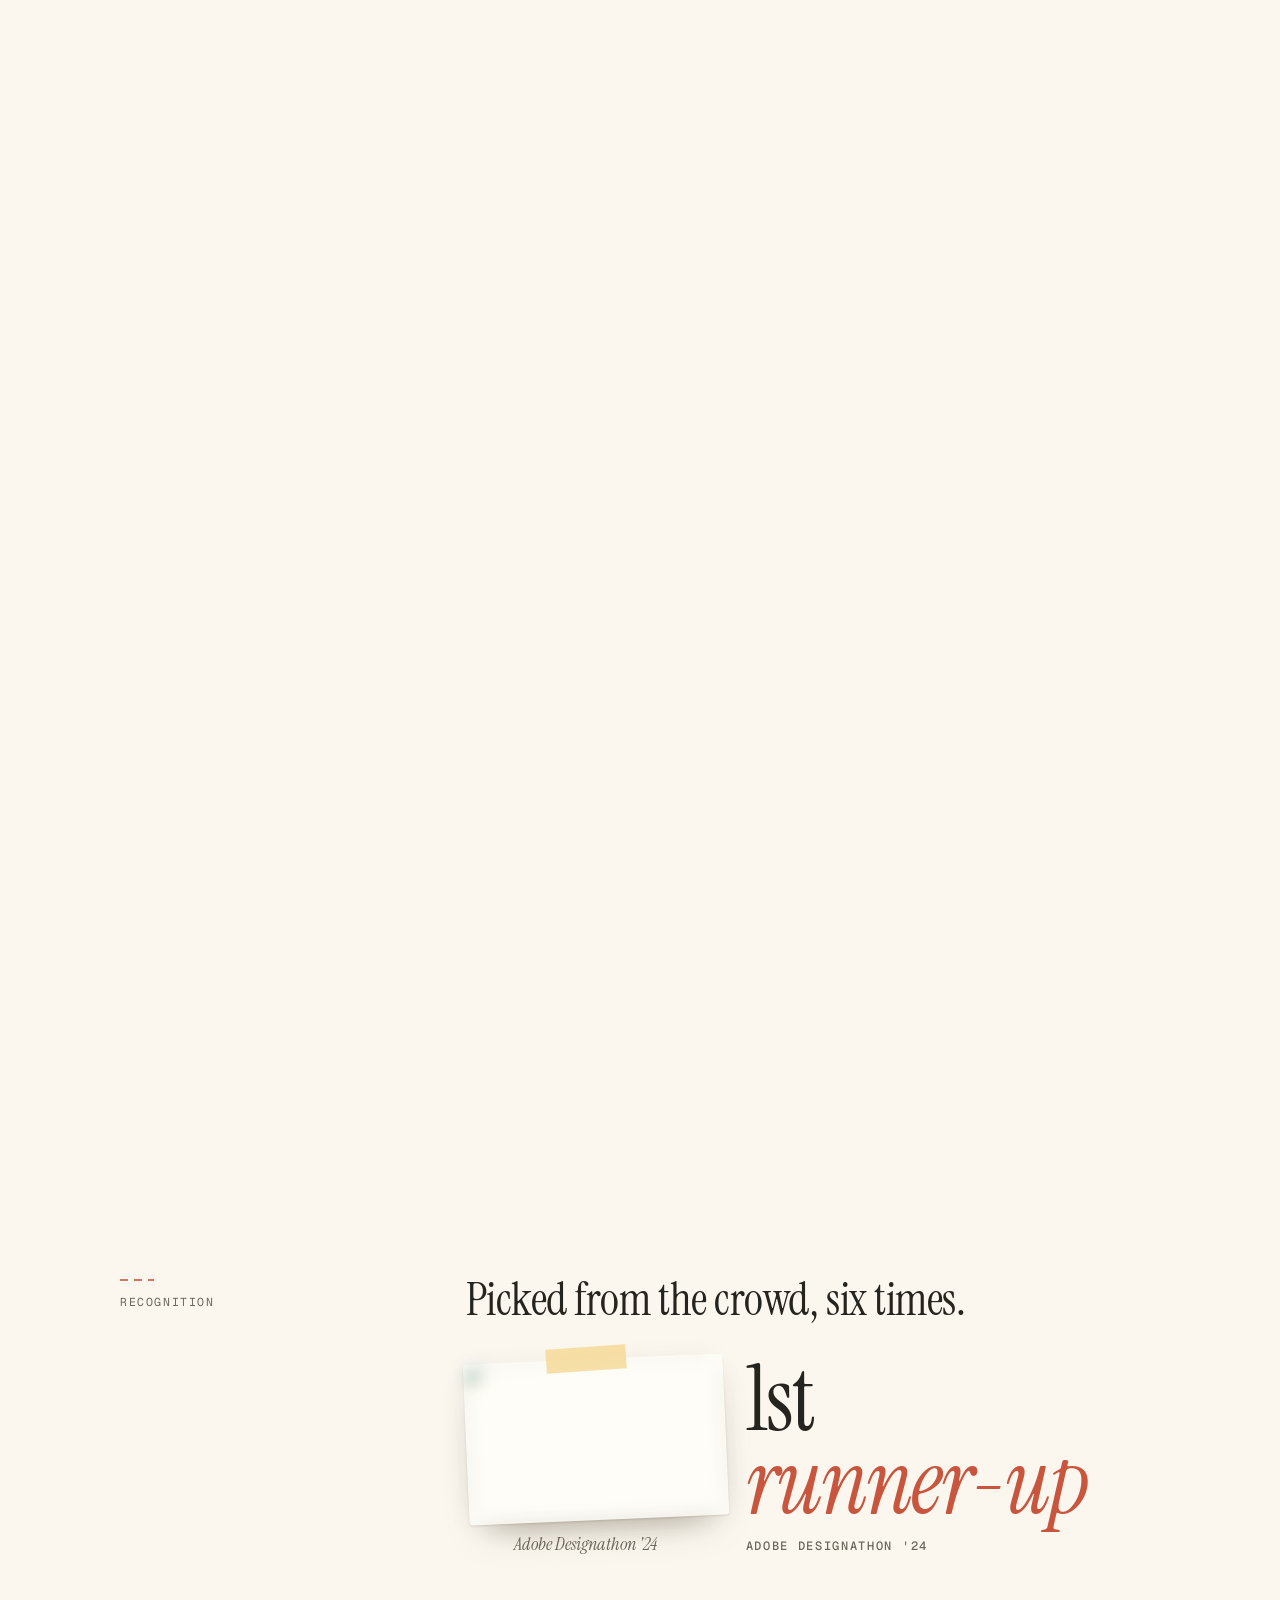
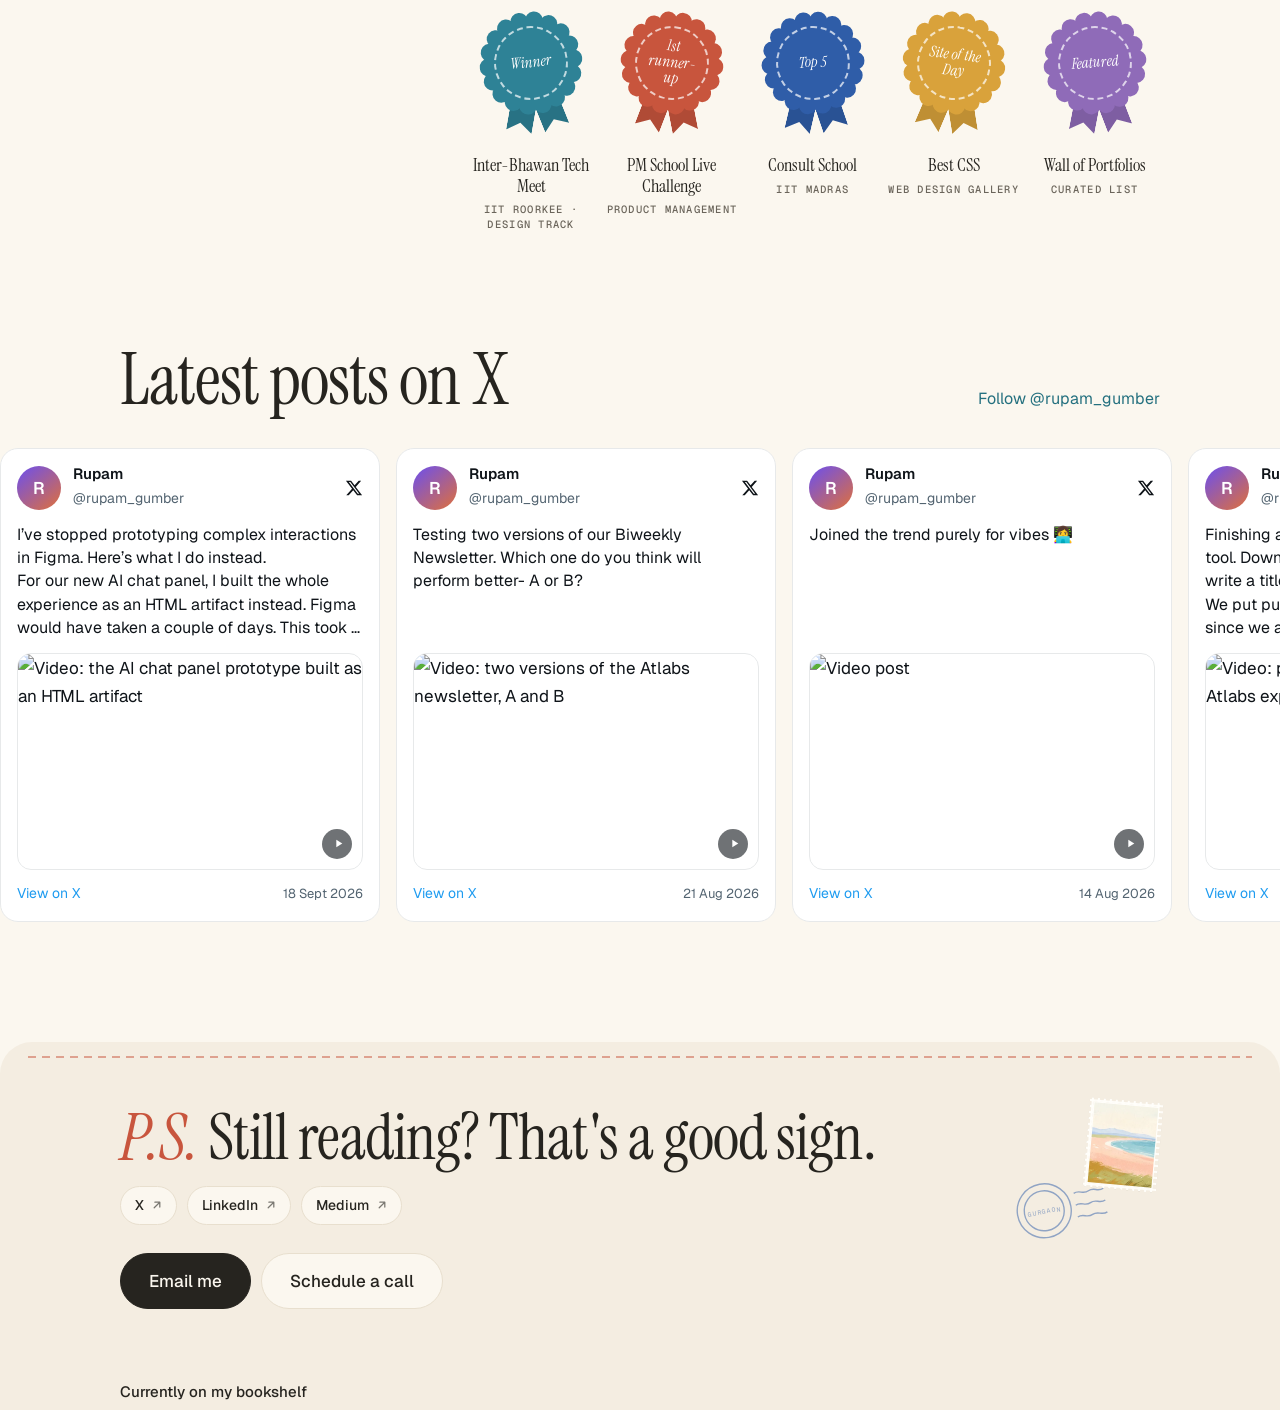
==== commit 6121680b: "Right-sized, compressed Atlabs cover images Co-Authored-By: Claude Fable 5.2 <noreply@anthropic.com>" ====
--- a/about/index.html
+++ b/about/index.html
@@ -32,15 +32,15 @@
 <link rel="icon" href="/icon-32.png" type="image/png" sizes="32x32">
 <link rel="apple-touch-icon" href="/apple-touch-icon.png">
 <link rel="manifest" href="/site.webmanifest">
-<link rel="stylesheet" href="/assets/app.css?v=20261122f">
-<link rel="stylesheet" href="/assets/v2.css?v=20261122f">
-<link rel="stylesheet" href="/assets/v3.css?v=20261122f">
-<link rel="stylesheet" href="/assets/v5.css?v=20261122f">
-<link rel="stylesheet" href="/assets/v7.css?v=20261122f">
-<link rel="stylesheet" href="/assets/v8.css?v=20261122f">
-<link rel="stylesheet" href="/assets/v9.css?v=20261122f">
+<link rel="stylesheet" href="/assets/app.css?v=20261122g">
+<link rel="stylesheet" href="/assets/v2.css?v=20261122g">
+<link rel="stylesheet" href="/assets/v3.css?v=20261122g">
+<link rel="stylesheet" href="/assets/v5.css?v=20261122g">
+<link rel="stylesheet" href="/assets/v7.css?v=20261122g">
+<link rel="stylesheet" href="/assets/v8.css?v=20261122g">
+<link rel="stylesheet" href="/assets/v9.css?v=20261122g">
 <script type="application/ld+json">[{"@context": "https://schema.org", "@type": "WebPage", "name": "About Rupam Gumber \u2014 Product Designer, IIT Roorkee", "url": "https://rupam.work/about/", "description": "Rupam Gumber (she/her) is the founding designer at Atlabs AI and an IIT Roorkee graduate. How she works, where she has worked, and her latest posts on X.", "author": {"@type": "Person", "name": "Rupam Gumber", "gender": "Female", "url": "https://rupam.work/"}, "primaryImageOfPage": {"@type": "ImageObject", "url": "https://rupam.work/og/about.jpg", "width": 1200, "height": 630}}, {"@context": "https://schema.org", "@type": "BreadcrumbList", "itemListElement": [{"@type": "ListItem", "position": 1, "name": "Home", "item": "https://rupam.work/"}, {"@type": "ListItem", "position": 2, "name": "About Rupam", "item": "https://rupam.work/about/"}]}]</script>
-<script src="/assets/router.js?v=20261122f"></script>
+<script src="/assets/router.js?v=20261122g"></script>
 </head>
 <body>
 
@@ -402,24 +402,24 @@
 @keyframes dlScribble{from{transform:rotate(-14deg) translateX(-1px)}to{transform:rotate(6deg) translateX(1px)}}
 </style>
 
-<script src="/assets/js0.js?v=20261122f"></script>
-<script src="/assets/js1.js?v=20261122f"></script>
-<script src="/assets/js2.js?v=20261122f"></script>
-<script src="/assets/js3.js?v=20261122f"></script>
-<script src="/assets/js4.js?v=20261122f"></script>
-<script src="/assets/js5.js?v=20261122f"></script>
-<script src="/assets/js6.js?v=20261122f"></script>
-<script src="/assets/js7.js?v=20261122f"></script>
-<script src="/assets/js8.js?v=20261122f"></script>
-<script src="/assets/js9.js?v=20261122f"></script>
-<script src="/assets/js10.js?v=20261122f"></script>
-<script src="/assets/js11.js?v=20261122f"></script>
-<script src="/assets/js12.js?v=20261122f"></script>
-<script src="/assets/js13.js?v=20261122f"></script>
-<script src="/assets/v2.js?v=20261122f"></script>
-<script src="/assets/v3.js?v=20261122f"></script>
-<script src="/assets/v5.js?v=20261122f"></script>
-<script src="/assets/v7.js?v=20261122f"></script>
-<script src="/assets/v9.js?v=20261122f"></script>
+<script src="/assets/js0.js?v=20261122g"></script>
+<script src="/assets/js1.js?v=20261122g"></script>
+<script src="/assets/js2.js?v=20261122g"></script>
+<script src="/assets/js3.js?v=20261122g"></script>
+<script src="/assets/js4.js?v=20261122g"></script>
+<script src="/assets/js5.js?v=20261122g"></script>
+<script src="/assets/js6.js?v=20261122g"></script>
+<script src="/assets/js7.js?v=20261122g"></script>
+<script src="/assets/js8.js?v=20261122g"></script>
+<script src="/assets/js9.js?v=20261122g"></script>
+<script src="/assets/js10.js?v=20261122g"></script>
+<script src="/assets/js11.js?v=20261122g"></script>
+<script src="/assets/js12.js?v=20261122g"></script>
+<script src="/assets/js13.js?v=20261122g"></script>
+<script src="/assets/v2.js?v=20261122g"></script>
+<script src="/assets/v3.js?v=20261122g"></script>
+<script src="/assets/v5.js?v=20261122g"></script>
+<script src="/assets/v7.js?v=20261122g"></script>
+<script src="/assets/v9.js?v=20261122g"></script>
 </body>
 </html>
